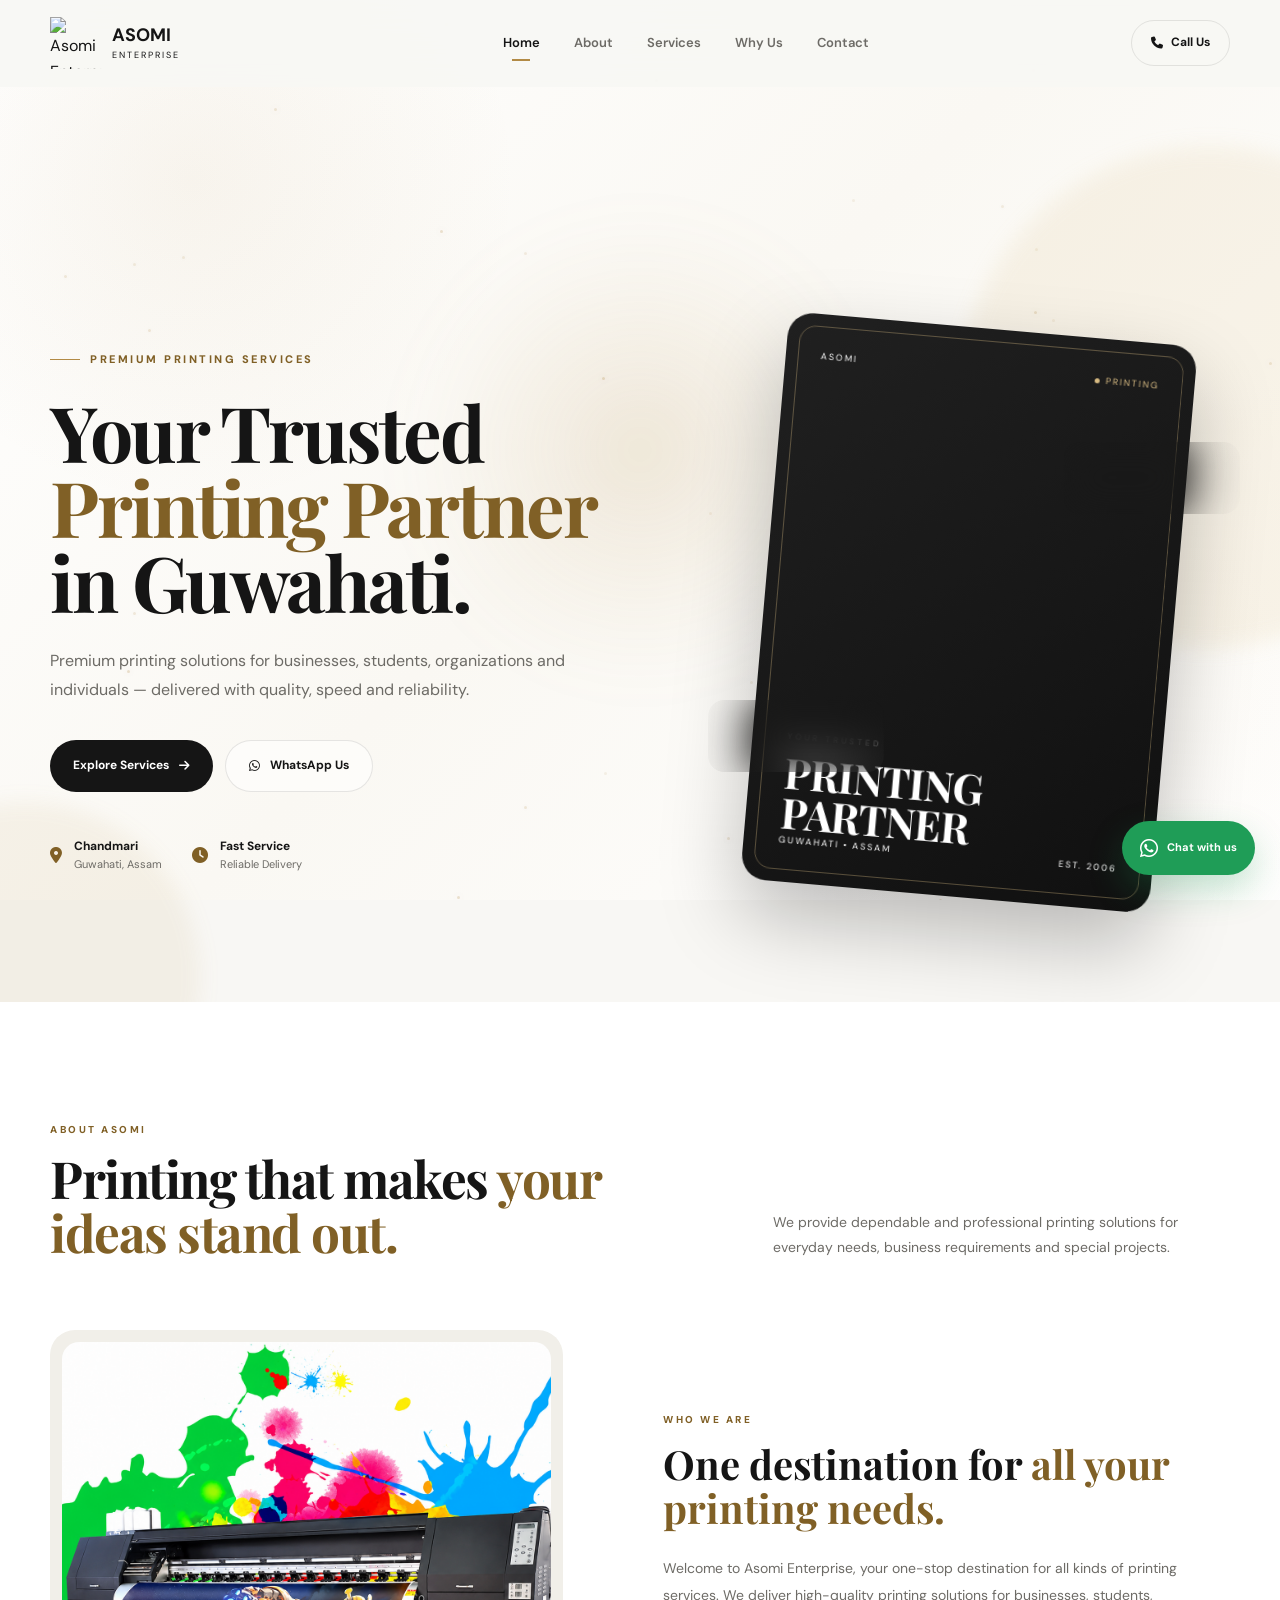
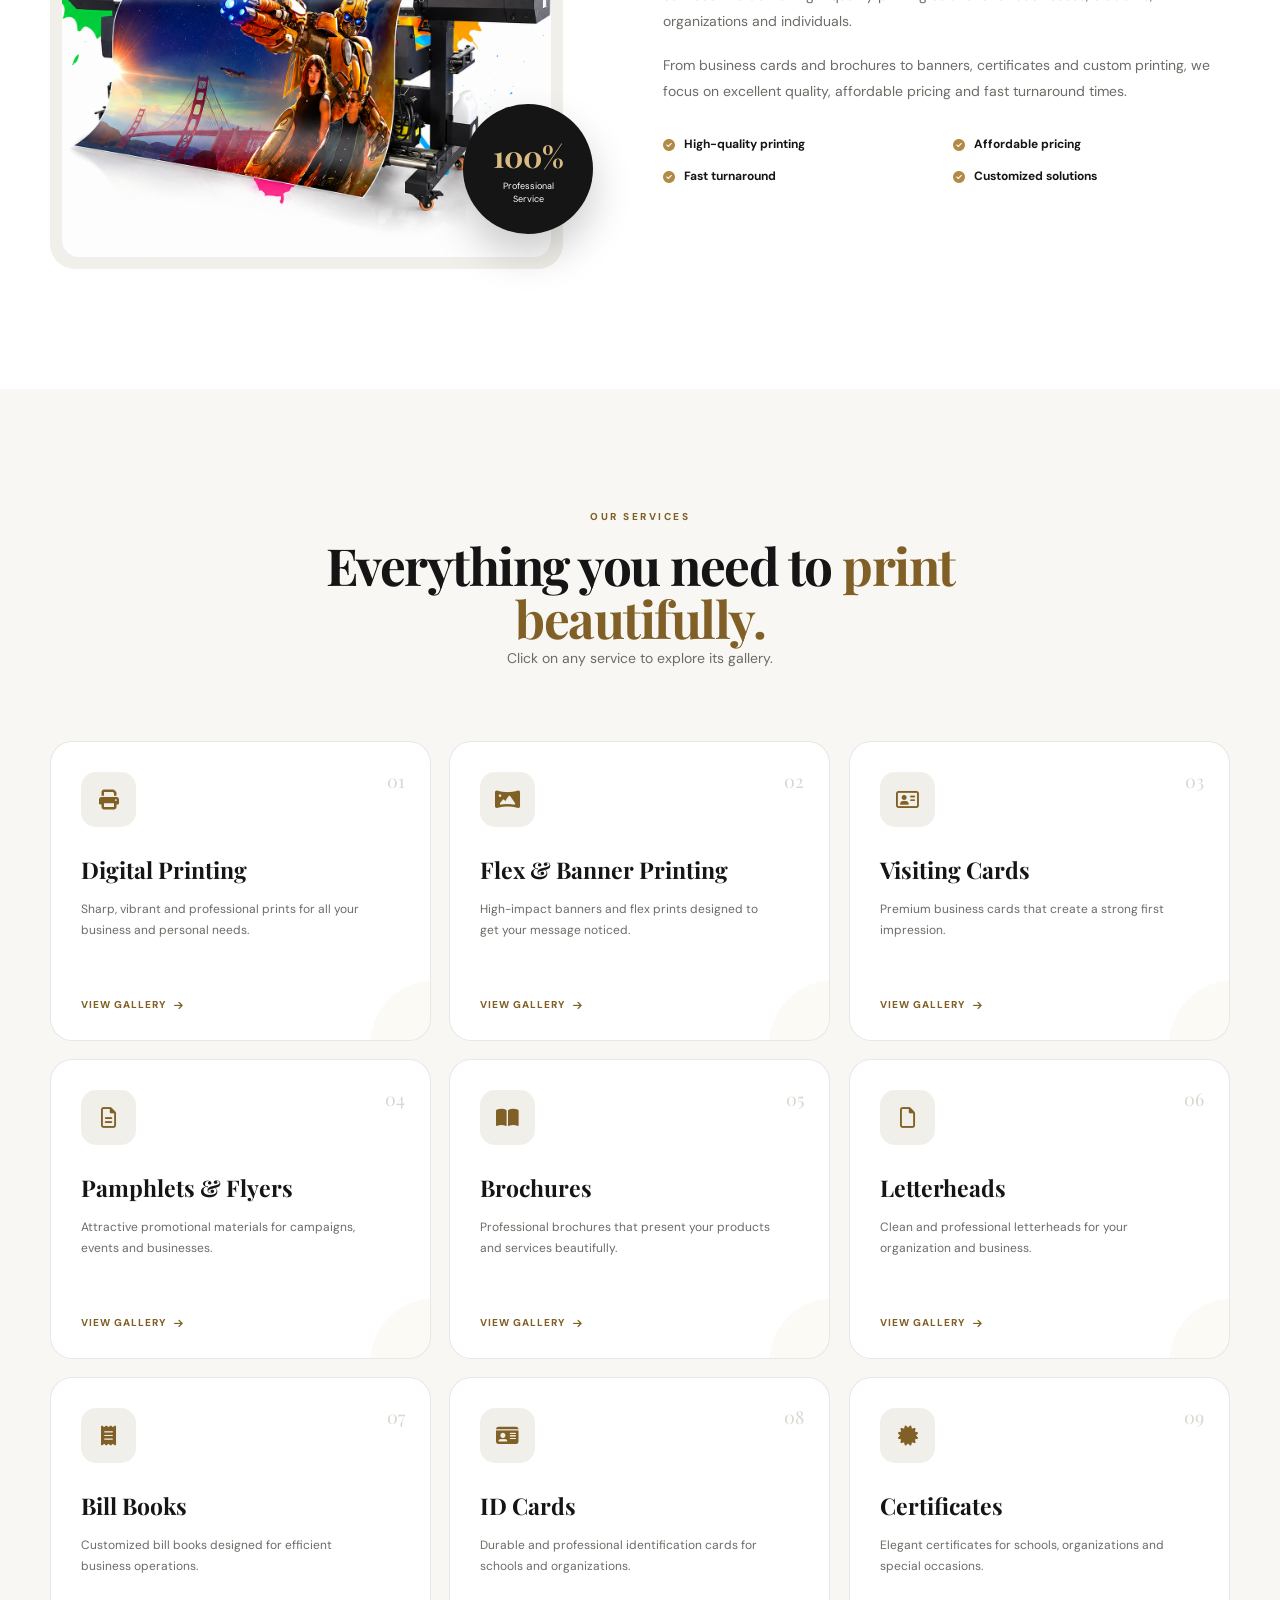
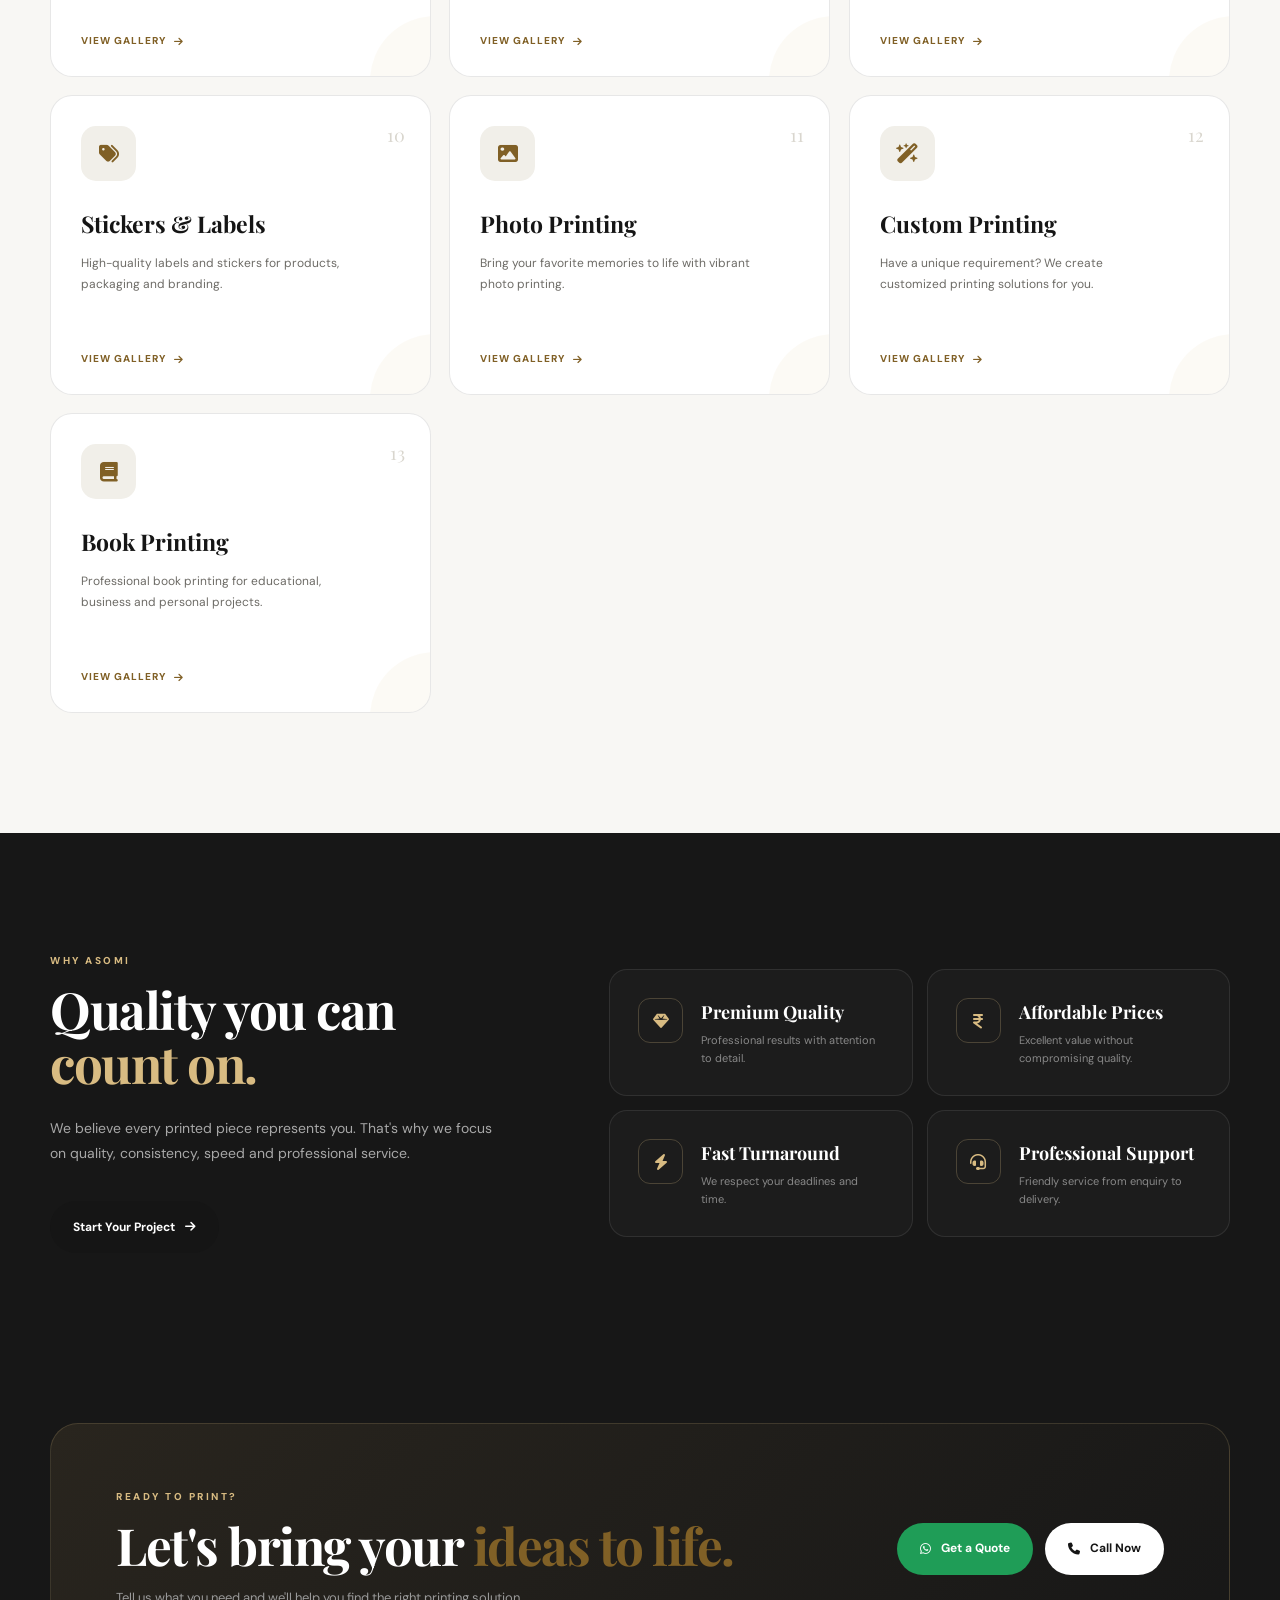
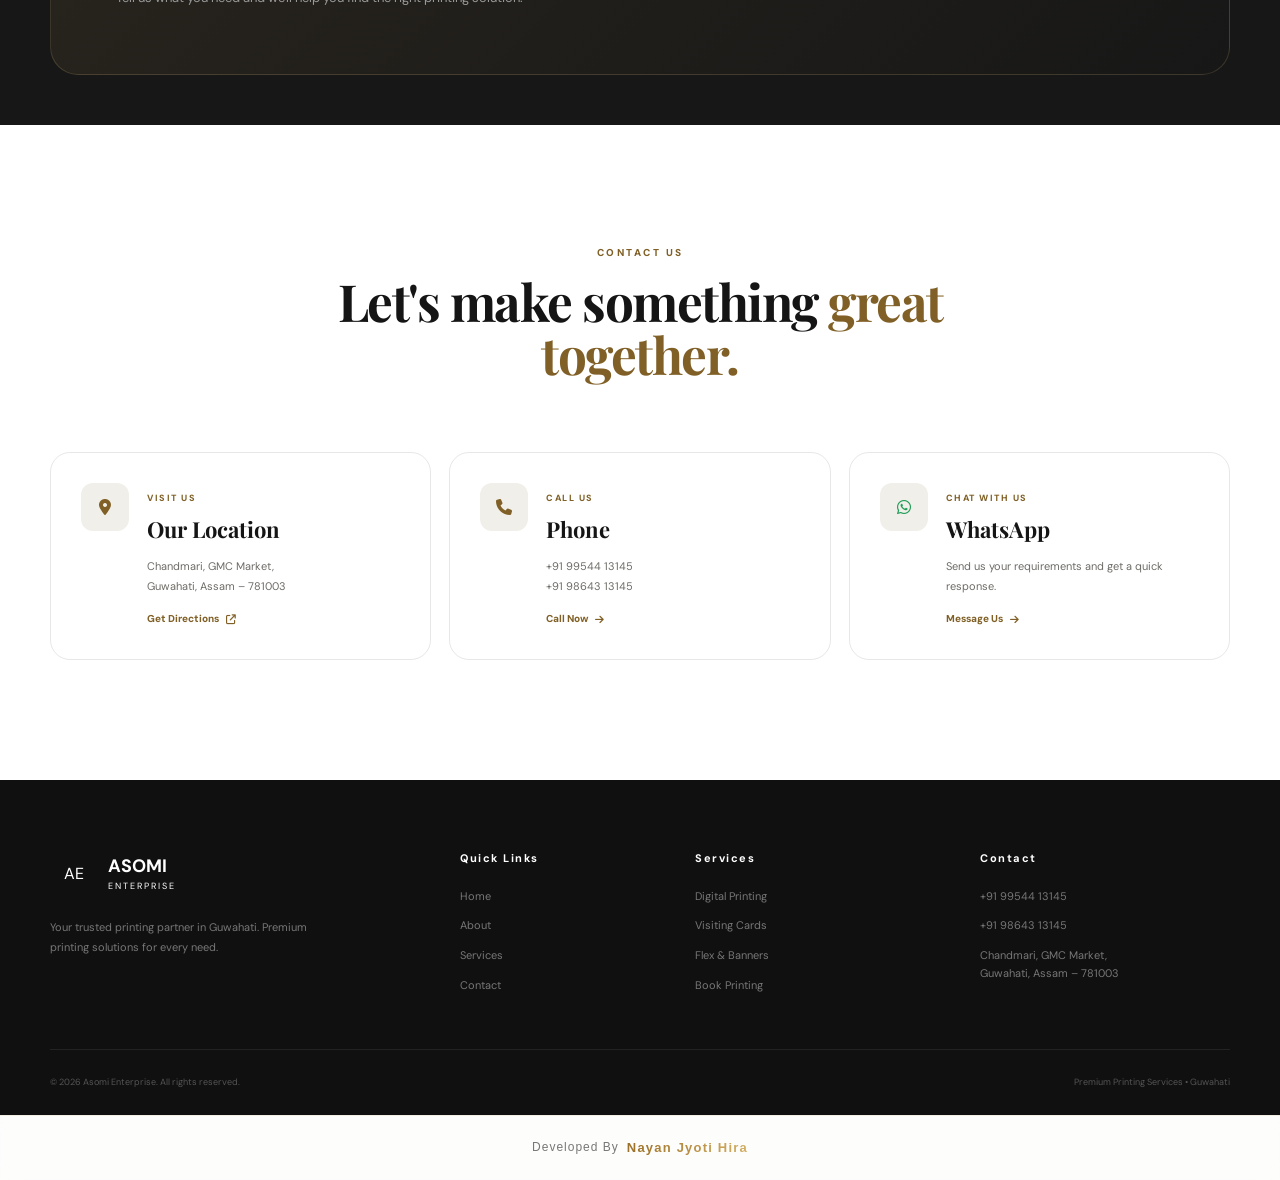
==== index.html @ d7bae032 "Update index.html" ====
<!DOCTYPE html>
<html lang="en">
<head>
    <meta property="og:title"
      content="Asomi Enterprise | Printing Services in Guwahati">

<meta property="og:description"
      content="Your Trusted Printing Partner in Guwahati. Digital printing, flex & banner printing, visiting cards, brochures, flyers and custom printing services.">

<meta property="og:type" content="website">

<meta property="og:url"
      content="https://asomienterprise.github.io/Asomi-Enterprise/">

<meta property="og:image"
      content="https://asomienterprise.github.io/Asomi-Enterprise/images/your-og-image.jpg">
    <meta charset="UTF-8">
    <meta name="viewport" content="width=device-width, initial-scale=1.0">

    <title>Asomi Enterprise | Premium Printing Services in Guwahati</title>

    <meta name="description"
        content="Asomi Enterprise - Your trusted printing partner in Guwahati. Digital printing, flex banners, visiting cards, brochures, bill books, ID cards, stickers, photo printing and more.">

    <link rel="preconnect" href="https://fonts.googleapis.com">
    <link rel="preconnect" href="https://fonts.gstatic.com" crossorigin>

    <link href="https://fonts.googleapis.com/css2?family=DM+Sans:wght@400;500;600;700&family=Playfair+Display:wght@600;700;800&display=swap"
        rel="stylesheet">

    <link rel="stylesheet"
        href="https://cdnjs.cloudflare.com/ajax/libs/font-awesome/6.5.2/css/all.min.css">

    <link rel="stylesheet" href="style.css">
</head>

<body>

<!-- ASOMI ENTERPRISE PREMIUM OPENING -->

<div id="asomi-intro">

    <div class="asomi-intro-bg"></div>

    <div class="asomi-particles" id="asomiParticles"></div>

    <div class="asomi-ring asomi-ring-1"></div>
    <div class="asomi-ring asomi-ring-2"></div>
    <div class="asomi-ring asomi-ring-3"></div>

    <div class="asomi-center-light"></div>

    <div class="asomi-intro-logo">

        <div class="asomi-logo-glow"></div>

        <img
            src="images/ae-logo-transparent.PNG"
            alt="ASOMI ENTERPRISE"
        >

    </div>

    <div class="asomi-intro-brand">

        <h1>ASOMI ENTERPRISE</h1>

        <div class="asomi-divider">
            <span></span>
            <i></i>
            <span></span>
        </div>

        <p>WELCOME</p>

    </div>

    <div class="asomi-loader">
        <span></span>
    </div>

</div>

     <!-- PREMIUM ANIMATED BACKGROUND -->
     <div class="space-background" aria-hidden="true">
            <div class="mouse-glow"></div>
            <div class="space-particles"></div>
        
</div>
     <!-- PREMIUM SPARKLE CURSOR -->
     <div id="cursorSparkleContainer"></div>

         <div id="customCursor">
         <span class="cursor-core"></span>
         <span class="cursor-ring"></span>
</div>

    <!-- ================= HEADER ================= -->

    <header class="header" id="header">

        <div class="container nav-container">

            <a href="#home" class="logo">

    <span class="logo-mark">
        <img src="images/ae-logo-transparent.PNG" alt="Asomi Enterprise Logo">
    </span>

    <span class="logo-text">
        <strong>ASOMI</strong>
        <small>ENTERPRISE</small>
    </span>

</a>

            <nav class="nav" id="nav">

                <a href="#home" class="nav-link active">Home</a>
                <a href="#about" class="nav-link">About</a>
                <a href="#services" class="nav-link">Services</a>
                <a href="#why-us" class="nav-link">Why Us</a>
                <a href="#contact" class="nav-link">Contact</a>

            </nav>

            <a href="tel:+919954413145" class="nav-button">
                <i class="fa-solid fa-phone"></i>
                Call Us
            </a>

            <button class="menu-button" id="menuButton">
                <i class="fa-solid fa-bars"></i>
            </button>

        </div>

    </header>


    <!-- ================= HERO ================= -->

    <main>

        <section class="hero" id="home">

            <div class="hero-glow glow-one"></div>
            <div class="hero-glow glow-two"></div>

            <div class="container hero-container">

                <div class="hero-content">

                    <div class="eyebrow">
                        <span></span>
                        PREMIUM PRINTING SERVICES
                    </div>

                    <h1>
                        Your Trusted
                        <span>Printing Partner</span>
                        in Guwahati.
                    </h1>

                    <p>
                        Premium printing solutions for businesses, students,
                        organizations and individuals — delivered with
                        quality, speed and reliability.
                    </p>

                    <div class="hero-buttons">

                        <a href="#services" class="btn btn-primary">
                            Explore Services
                            <i class="fa-solid fa-arrow-right"></i>
                        </a>

                        <a href="https://wa.me/919954413145?text=Hello%20Asomi%20Enterprise,%20I%20would%20like%20to%20know%20about%20your%20printing%20services."
                           target="_blank"
                           class="btn btn-outline">
                            <i class="fa-brands fa-whatsapp"></i>
                            WhatsApp Us
                        </a>

                    </div>

                    <div class="hero-info">

                        <div class="hero-info-item">
                            <i class="fa-solid fa-location-dot"></i>
                            <div>
                                <strong>Chandmari</strong>
                                <span>Guwahati, Assam</span>
                            </div>
                        </div>

                        <div class="hero-info-item">
                            <i class="fa-solid fa-clock"></i>
                            <div>
                                <strong>Fast Service</strong>
                                <span>Reliable Delivery</span>
                            </div>
                        </div>

                    </div>

                </div>


                <div class="hero-visual">

                    <div class="hero-card">

                        <div class="card-top">
                            <span>ASOMI</span>

                            <span class="card-status">
                                <i></i>
                                PRINTING
                            </span>
                        </div>

                        <div class="hero-card-logo">
                            <span>AE</span>
                        </div>

                        <div class="hero-card-title">
                            <small>YOUR TRUSTED</small>
                            <h2>PRINTING<br>PARTNER</h2>
                        </div>

                        <div class="card-bottom">
                            <span>GUWAHATI • ASSAM</span>
                            <span>EST. 2006</span>
                        </div>

                    </div>

                    <div class="floating-card floating-one">
                        <i class="fa-solid fa-print"></i>
                        <div>
                            <strong>Premium Quality</strong>
                            <span>Professional Printing</span>
                        </div>
                    </div>

                    <div class="floating-card floating-two">
                        <i class="fa-solid fa-bolt"></i>
                        <div>
                            <strong>Fast Turnaround</strong>
                            <span>Reliable Service</span>
                        </div>
                    </div>

                </div>

            </div>

        </section>


        <!-- ================= ABOUT ================= -->

        <section class="about section" id="about">

            <div class="container">

                <div class="section-heading">

                    <div>
                        <span class="section-label">ABOUT ASOMI</span>

                        <h2>
                            Printing that makes
                            <span>your ideas stand out.</span>
                        </h2>
                    </div>

                    <p>
                        We provide dependable and professional printing
                        solutions for everyday needs, business requirements
                        and special projects.
                    </p>

                </div>


                <div class="about-grid">

                    <div class="about-image">

                        <div class="image-frame">

                            <img src="images/digital-printing.png" alt="Digital Printing Service">

                            <div class="image-badge">
                                <strong>100%</strong>
                                <span>Professional<br>Service</span>
                            </div>

                        </div>

                    </div>


                    <div class="about-content">

                        <span class="section-label">WHO WE ARE</span>

                        <h3>
                            One destination for
                            <strong>all your printing needs.</strong>
                        </h3>

                        <p>
                            Welcome to Asomi Enterprise, your one-stop
                            destination for all kinds of printing services.
                            We deliver high-quality printing solutions for
                            businesses, students, organizations and individuals.
                        </p>

                        <p>
                            From business cards and brochures to banners,
                            certificates and custom printing, we focus on
                            excellent quality, affordable pricing and fast
                            turnaround times.
                        </p>

                        <div class="about-points">

                            <div>
                                <i class="fa-solid fa-circle-check"></i>
                                High-quality printing
                            </div>

                            <div>
                                <i class="fa-solid fa-circle-check"></i>
                                Affordable pricing
                            </div>

                            <div>
                                <i class="fa-solid fa-circle-check"></i>
                                Fast turnaround
                            </div>

                            <div>
                                <i class="fa-solid fa-circle-check"></i>
                                Customized solutions
                            </div>

                        </div>

                    </div>

                </div>

            </div>

        </section>


        <!-- ================= SERVICES ================= -->

        <section class="services section" id="services">

            <div class="container">

                <div class="section-heading centered">

                    <span class="section-label">OUR SERVICES</span>

                    <h2>
                        Everything you need to
                        <span>print beautifully.</span>
                    </h2>

                    <p>
                        Click on any service to explore its gallery.
                    </p>

                </div>


                <div class="services-grid" id="servicesGrid">

                    <!-- DIGITAL PRINTING -->

                    <article class="service-card"
                        data-service="Digital Printing">

                        <div class="service-number">01</div>

                        <div class="service-icon">
                            <i class="fa-solid fa-print"></i>
                        </div>

                        <h3>Digital Printing</h3>

                        <p>
                            Sharp, vibrant and professional prints
                            for all your business and personal needs.
                        </p>

                        <span class="view-gallery">
                            View Gallery
                            <i class="fa-solid fa-arrow-right"></i>
                        </span>

                    </article>


                    <!-- FLEX -->

                    <article class="service-card"
                        data-service="Flex & Banner Printing">

                        <div class="service-number">02</div>

                        <div class="service-icon">
                            <i class="fa-solid fa-panorama"></i>
                        </div>

                        <h3>Flex & Banner Printing</h3>

                        <p>
                            High-impact banners and flex prints
                            designed to get your message noticed.
                        </p>

                        <span class="view-gallery">
                            View Gallery
                            <i class="fa-solid fa-arrow-right"></i>
                        </span>

                    </article>


                    <!-- VISITING CARDS -->

                    <article class="service-card"
                        data-service="Visiting Cards">

                        <div class="service-number">03</div>

                        <div class="service-icon">
                            <i class="fa-regular fa-address-card"></i>
                        </div>

                        <h3>Visiting Cards</h3>

                        <p>
                            Premium business cards that create
                            a strong first impression.
                        </p>

                        <span class="view-gallery">
                            View Gallery
                            <i class="fa-solid fa-arrow-right"></i>
                        </span>

                    </article>


                    <!-- PAMPHLETS -->

                    <article class="service-card"
                        data-service="Pamphlets & Flyers">

                        <div class="service-number">04</div>

                        <div class="service-icon">
                            <i class="fa-regular fa-file-lines"></i>
                        </div>

                        <h3>Pamphlets & Flyers</h3>

                        <p>
                            Attractive promotional materials
                            for campaigns, events and businesses.
                        </p>

                        <span class="view-gallery">
                            View Gallery
                            <i class="fa-solid fa-arrow-right"></i>
                        </span>

                    </article>


                    <!-- BROCHURES -->

                    <article class="service-card"
                        data-service="Brochures">

                        <div class="service-number">05</div>

                        <div class="service-icon">
                            <i class="fa-solid fa-book-open"></i>
                        </div>

                        <h3>Brochures</h3>

                        <p>
                            Professional brochures that present
                            your products and services beautifully.
                        </p>

                        <span class="view-gallery">
                            View Gallery
                            <i class="fa-solid fa-arrow-right"></i>
                        </span>

                    </article>


                    <!-- LETTERHEAD -->

                    <article class="service-card"
                        data-service="Letterheads">

                        <div class="service-number">06</div>

                        <div class="service-icon">
                            <i class="fa-regular fa-file"></i>
                        </div>

                        <h3>Letterheads</h3>

                        <p>
                            Clean and professional letterheads
                            for your organization and business.
                        </p>

                        <span class="view-gallery">
                            View Gallery
                            <i class="fa-solid fa-arrow-right"></i>
                        </span>

                    </article>


                    <!-- BILL BOOKS -->

                    <article class="service-card"
                        data-service="Bill Books">

                        <div class="service-number">07</div>

                        <div class="service-icon">
                            <i class="fa-solid fa-receipt"></i>
                        </div>

                        <h3>Bill Books</h3>

                        <p>
                            Customized bill books designed
                            for efficient business operations.
                        </p>

                        <span class="view-gallery">
                            View Gallery
                            <i class="fa-solid fa-arrow-right"></i>
                        </span>

                    </article>


                    <!-- ID CARDS -->

                    <article class="service-card"
                        data-service="ID Cards">

                        <div class="service-number">08</div>

                        <div class="service-icon">
                            <i class="fa-solid fa-id-card"></i>
                        </div>

                        <h3>ID Cards</h3>

                        <p>
                            Durable and professional identification
                            cards for schools and organizations.
                        </p>

                        <span class="view-gallery">
                            View Gallery
                            <i class="fa-solid fa-arrow-right"></i>
                        </span>

                    </article>


                    <!-- CERTIFICATES -->

                    <article class="service-card"
                        data-service="Certificates">

                        <div class="service-number">09</div>

                        <div class="service-icon">
                            <i class="fa-solid fa-certificate"></i>
                        </div>

                        <h3>Certificates</h3>

                        <p>
                            Elegant certificates for schools,
                            organizations and special occasions.
                        </p>

                        <span class="view-gallery">
                            View Gallery
                            <i class="fa-solid fa-arrow-right"></i>
                        </span>

                    </article>


                    <!-- STICKERS -->

                    <article class="service-card"
                        data-service="Stickers & Labels">

                        <div class="service-number">10</div>

                        <div class="service-icon">
                            <i class="fa-solid fa-tags"></i>
                        </div>

                        <h3>Stickers & Labels</h3>

                        <p>
                            High-quality labels and stickers
                            for products, packaging and branding.
                        </p>

                        <span class="view-gallery">
                            View Gallery
                            <i class="fa-solid fa-arrow-right"></i>
                        </span>

                    </article>


                    <!-- PHOTO -->

                    <article class="service-card"
                        data-service="Photo Printing">

                        <div class="service-number">11</div>

                        <div class="service-icon">
                            <i class="fa-solid fa-image"></i>
                        </div>

                        <h3>Photo Printing</h3>

                        <p>
                            Bring your favorite memories to life
                            with vibrant photo printing.
                        </p>

                        <span class="view-gallery">
                            View Gallery
                            <i class="fa-solid fa-arrow-right"></i>
                        </span>

                    </article>


                    <!-- CUSTOM -->

                    <article class="service-card"
                        data-service="Custom Printing Services">

                        <div class="service-number">12</div>

                        <div class="service-icon">
                            <i class="fa-solid fa-wand-magic-sparkles"></i>
                        </div>

                        <h3>Custom Printing</h3>

                        <p>
                            Have a unique requirement? We create
                            customized printing solutions for you.
                        </p>

                        <span class="view-gallery">
                            View Gallery
                            <i class="fa-solid fa-arrow-right"></i>
                        </span>

                    </article>


                    <!-- BOOK -->

                    <article class="service-card"
                        data-service="Book Printing">

                        <div class="service-number">13</div>

                        <div class="service-icon">
                            <i class="fa-solid fa-book"></i>
                        </div>

                        <h3>Book Printing</h3>

                        <p>
                            Professional book printing for educational,
                            business and personal projects.
                        </p>

                        <span class="view-gallery">
                            View Gallery
                            <i class="fa-solid fa-arrow-right"></i>
                        </span>

                    </article>

                </div>

            </div>

        </section>


        <!-- ================= WHY US ================= -->

        <section class="why-us section" id="why-us">

            <div class="container">

                <div class="why-grid">

                    <div class="why-content">

                        <span class="section-label">WHY ASOMI</span>

                        <h2>
                            Quality you can
                            <span>count on.</span>
                        </h2>

                        <p>
                            We believe every printed piece represents you.
                            That's why we focus on quality, consistency,
                            speed and professional service.
                        </p>

                        <a href="#contact" class="btn btn-primary">
                            Start Your Project
                            <i class="fa-solid fa-arrow-right"></i>
                        </a>

                    </div>


                    <div class="why-cards">

                        <div class="why-card">
                            <div class="why-icon">
                                <i class="fa-solid fa-gem"></i>
                            </div>
                            <div>
                                <h3>Premium Quality</h3>
                                <p>Professional results with attention to detail.</p>
                            </div>
                        </div>


                        <div class="why-card">
                            <div class="why-icon">
                                <i class="fa-solid fa-indian-rupee-sign"></i>
                            </div>
                            <div>
                                <h3>Affordable Prices</h3>
                                <p>Excellent value without compromising quality.</p>
                            </div>
                        </div>


                        <div class="why-card">
                            <div class="why-icon">
                                <i class="fa-solid fa-bolt"></i>
                            </div>
                            <div>
                                <h3>Fast Turnaround</h3>
                                <p>We respect your deadlines and time.</p>
                            </div>
                        </div>


                        <div class="why-card">
                            <div class="why-icon">
                                <i class="fa-solid fa-headset"></i>
                            </div>
                            <div>
                                <h3>Professional Support</h3>
                                <p>Friendly service from enquiry to delivery.</p>
                            </div>
                        </div>

                    </div>

                </div>

            </div>

        </section>


        <!-- ================= CTA ================= -->

        <section class="cta">

            <div class="container">

                <div class="cta-box">

                    <div>
                        <span class="section-label">READY TO PRINT?</span>

                        <h2>
                            Let's bring your
                            <span>ideas to life.</span>
                        </h2>

                        <p>
                            Tell us what you need and we'll help you
                            find the right printing solution.
                        </p>
                    </div>

                    <div class="cta-buttons">

                        <a href="https://wa.me/919954413145?text=Hello%20Asomi%20Enterprise,%20I%20need%20a%20printing%20quote."
                           target="_blank"
                           class="btn btn-whatsapp">
                            <i class="fa-brands fa-whatsapp"></i>
                            Get a Quote
                        </a>

                        <a href="tel:+919954413145" class="btn btn-light">
                            <i class="fa-solid fa-phone"></i>
                            Call Now
                        </a>

                    </div>

                </div>

            </div>

        </section>


        <!-- ================= CONTACT ================= -->

        <section class="contact section" id="contact">

            <div class="container">

                <div class="section-heading centered">

                    <span class="section-label">CONTACT US</span>

                    <h2>
                        Let's make something
                        <span>great together.</span>
                    </h2>

                </div>


                <div class="contact-grid">

                    <div class="contact-card">

                        <div class="contact-icon">
                            <i class="fa-solid fa-location-dot"></i>
                        </div>

                        <div>
                            <span>VISIT US</span>
                            <h3>Our Location</h3>

                            <p>
                                Chandmari, GMC Market,<br>
                                Guwahati, Assam – 781003
                            </p>

                            <a href="https://www.google.com/maps/dir/26.1853242,91.7885144/ASOMI,+Room+No.+29,+Maniram+Dewan+Rd,+GMC+Market,+Chandmari,+Guwahati,+Assam+781003/@26.1835501,91.7760364,439m/data=!3m1!1e3!4m9!4m8!1m1!4e1!1m5!1m1!1s0x375a59bd2ad19b43:0xa311fb960000f611!2m2!1d91.7756025!2d26.1839292?entry=ttu&g_ep=EgoyMDI2MDgxNy4wIKXMDSoASAFQAw%3D%3D"
                               target="_blank">
                                Get Directions
                                <i class="fa-solid fa-arrow-up-right-from-square"></i>
                            </a>
                        </div>

                    </div>


                    <div class="contact-card">

                        <div class="contact-icon">
                            <i class="fa-solid fa-phone"></i>
                        </div>

                        <div>
                            <span>CALL US</span>
                            <h3>Phone</h3>

                            <p>
                                +91 99544 13145<br>
                                +91 98643 13145
                            </p>

                            <a href="tel:+919954413145">
                                Call Now
                                <i class="fa-solid fa-arrow-right"></i>
                            </a>
                        </div>

                    </div>


                    <div class="contact-card">

                        <div class="contact-icon whatsapp-icon">
                            <i class="fa-brands fa-whatsapp"></i>
                        </div>

                        <div>
                            <span>CHAT WITH US</span>
                            <h3>WhatsApp</h3>

                            <p>
                                Send us your requirements
                                and get a quick response.
                            </p>

                            <a href="https://wa.me/919954413145"
                               target="_blank">
                                Message Us
                                <i class="fa-solid fa-arrow-right"></i>
                            </a>
                        </div>

                    </div>

                </div>

            </div>

        </section>

    </main>


    <!-- ================= FOOTER ================= -->

    <footer class="footer">

        <div class="container">

            <div class="footer-top">

                <div class="footer-brand">

                    <a href="#home" class="logo">

                        <span class="logo-mark">AE</span>

                        <span class="logo-text">
                            <strong>ASOMI</strong>
                            <small>ENTERPRISE</small>
                        </span>

                    </a>

                    <p>
                        Your trusted printing partner in Guwahati.
                        Premium printing solutions for every need.
                    </p>

                </div>


                <div class="footer-links">

                    <h4>Quick Links</h4>

                    <a href="#home">Home</a>
                    <a href="#about">About</a>
                    <a href="#services">Services</a>
                    <a href="#contact">Contact</a>

                </div>


                <div class="footer-links">

                    <h4>Services</h4>

                    <a href="#services">Digital Printing</a>
                    <a href="#services">Visiting Cards</a>
                    <a href="#services">Flex & Banners</a>
                    <a href="#services">Book Printing</a>

                </div>


                <div class="footer-contact">

                    <h4>Contact</h4>

                    <a href="tel:+919954413145">
                        +91 99544 13145
                    </a>

                    <a href="tel:+919864313145">
                        +91 98643 13145
                    </a>

                    <span>
                        Chandmari, GMC Market,<br>
                        Guwahati, Assam – 781003
                    </span>

                </div>

            </div>


            <div class="footer-bottom">

                <span>
                    © 2026 Asomi Enterprise. All rights reserved.
                </span>

                <span>
                    Premium Printing Services • Guwahati
                </span>

            </div>

        </div>

    </footer>


    <!-- ================= GALLERY MODAL ================= -->

    <div class="gallery-modal" id="galleryModal">

        <div class="gallery-overlay" id="galleryOverlay"></div>

        <div class="gallery-window">

            <button class="gallery-close" id="galleryClose">
                <i class="fa-solid fa-xmark"></i>
            </button>

            <div class="gallery-header">

                <div>
                    <span class="section-label">SERVICE GALLERY</span>

                    <h2 id="galleryTitle">
                        Digital Printing
                    </h2>
                </div>

                <span class="gallery-counter" id="galleryCounter">
                    01 / 04
                </span>

            </div>


            <div class="gallery-main">

                <button class="gallery-arrow gallery-prev"
                    id="galleryPrev">
                    <i class="fa-solid fa-chevron-left"></i>
                </button>

                <div class="gallery-image-wrap">

                    <img id="galleryMainImage"
                         src=""
                         alt="Service gallery">

                    <video id="galleryMainVideo"
                         controls
                         playsinline
                         muted
                         preload="metadata">
                    </video>

                </div>

                <button class="gallery-arrow gallery-next"
                    id="galleryNext">
                    <i class="fa-solid fa-chevron-right"></i>
                </button>

            </div>


            <div class="gallery-thumbnails" id="galleryThumbnails"></div>

        </div>

    </div>


    <!-- ================= FLOATING WHATSAPP ================= -->

    <a href="https://wa.me/919954413145"
       target="_blank"
       class="floating-whatsapp"
       aria-label="WhatsApp Asomi Enterprise">

        <i class="fa-brands fa-whatsapp"></i>

        <span>Chat with us</span>

    </a>


    <script src="script.js"></script>
<footer class="designer-credit">
    <span>Developed By</span>
    <strong>Nayan Jyoti Hira</strong>
</footer>
</body>
</html>
---- style.css ----
/* =========================================================
   ASOMI ENTERPRISE
   PREMIUM PRINTING WEBSITE
========================================================= */

:root {
    --bg: #f8f7f4;
    --bg-white: #ffffff;
    --bg-soft: #f1efe9;

    --text: #151515;
    --text-light: #6d6b66;

    --gold: #b28a45;
    --gold-light: #d8bb82;
    --gold-dark: #806026;

    --border: rgba(20, 20, 20, 0.10);

    --shadow: 0 25px 70px rgba(0, 0, 0, 0.09);

    --radius: 22px;

    --font-main: "DM Sans", sans-serif;
    --font-display: "Playfair Display", serif;
}


/* =========================================================
   RESET
========================================================= */

* {
    margin: 0;
    padding: 0;
    box-sizing: border-box;
}

html {
    scroll-behavior: smooth;
}

body {
    background: var(--bg);
    color: var(--text);
    font-family: var(--font-main);
    line-height: 1.6;
    overflow-x: hidden;
}

body.modal-open {
    overflow: hidden;
}

a {
    color: inherit;
    text-decoration: none;
}

button {
    font-family: inherit;
}

img {
    display: block;
    max-width: 100%;
}


/* =========================================================
   CONTAINER
========================================================= */

.container {
    width: min(1180px, calc(100% - 40px));
    margin: auto;
}


/* =========================================================
   HEADER
========================================================= */

.header {
    position: fixed;
    top: 0;
    left: 0;
    width: 100%;
    z-index: 1000;

    background: rgba(248, 247, 244, 0.88);
    backdrop-filter: blur(20px);

    border-bottom: 1px solid transparent;

    transition: 0.3s ease;
}

.header.scrolled {
    border-bottom-color: var(--border);
    box-shadow: 0 10px 40px rgba(0, 0, 0, 0.05);
}

.nav-container {
    height: 86px;

    display: flex;
    align-items: center;
    justify-content: space-between;
}


/* LOGO */

/* =========================
   HEADER LOGO
========================= */

.logo {
    display: flex;
    align-items: center;
    gap: 10px;
    text-decoration: none;
    flex-shrink: 0;
    min-width: max-content;
}

.logo-mark {
    width: 48px;
    height: 48px;
    flex: 0 0 48px;

    display: flex;
    align-items: center;
    justify-content: center;

    background: transparent;
    border: none;
    border-radius: 0;
    overflow: hidden;
}

.logo-mark img {
    width: 100%;
    height: 100%;
    object-fit: contain;
    display: block;
}

.logo-text {
    display: flex;
    flex-direction: column;
    justify-content: center;
    align-items: flex-start;

    white-space: nowrap;
    line-height: 1;
}

.logo-text strong {
    display: block;
    font-size: 18px;
    line-height: 1.1;
    letter-spacing: 0;
}

.logo-text small {
    display: block;
    margin-top: 5px;
    font-size: 9px;
    letter-spacing: 2px;
    line-height: 1;
}

/* NAV */

.nav {
    display: flex;
    gap: 34px;
    align-items: center;
}

.nav-link {
    position: relative;

    color: var(--text-light);

    font-size: 13px;
    font-weight: 600;

    transition: 0.3s;
}

.nav-link:hover,
.nav-link.active {
    color: var(--text);
}

.nav-link::after {
    content: "";

    position: absolute;

    bottom: -8px;
    left: 50%;

    width: 0;
    height: 2px;

    background: var(--gold);

    transform: translateX(-50%);

    transition: 0.3s;
}

.nav-link:hover::after,
.nav-link.active::after {
    width: 18px;
}


/* NAV BUTTON */

.nav-button {
    padding: 12px 19px;

    display: flex;
    gap: 8px;
    align-items: center;

    border: 1px solid var(--border);
    border-radius: 100px;

    font-size: 12px;
    font-weight: 700;

    transition: 0.3s;
}

.nav-button:hover {
    background: var(--text);
    color: white;
}


/* MENU */

.menu-button {
    display: none;

    width: 44px;
    height: 44px;

    border: 1px solid var(--border);
    border-radius: 12px;

    background: transparent;

    cursor: pointer;
}


/* =========================================================
   HERO
========================================================= */

.hero {
    min-height: 100vh;

    display: flex;
    align-items: center;

    padding-top: 120px;

    position: relative;

    overflow: hidden;
}

.hero-glow {
    position: absolute;

    border-radius: 50%;

    filter: blur(10px);

    pointer-events: none;
}

.glow-one {
    width: 500px;
    height: 500px;

    background: rgba(216, 187, 130, 0.14);

    top: 5%;
    right: -180px;
}

.glow-two {
    width: 350px;
    height: 350px;

    background: rgba(178, 138, 69, 0.08);

    bottom: -150px;
    left: -150px;
}

.hero-container {
    display: grid;

    grid-template-columns: 1.05fr 0.95fr;

    gap: 80px;

    align-items: center;
}


/* EYEBROW */

.eyebrow {
    display: flex;
    align-items: center;
    gap: 10px;

    color: var(--gold-dark);

    font-size: 11px;
    font-weight: 800;

    letter-spacing: 2.5px;

    margin-bottom: 25px;
}

.eyebrow span {
    width: 30px;
    height: 1px;

    background: var(--gold);
}


/* HERO TEXT */

.hero h1 {
    max-width: 720px;

    font-family: var(--font-display);

    font-size: clamp(48px, 6vw, 82px);

    line-height: 0.98;

    letter-spacing: -2.5px;

    margin-bottom: 28px;
}

.hero h1 span,
.section-heading h2 span,
.why-content h2 span,
.cta h2 span {
    color: var(--gold-dark);
}

.hero-content > p {
    max-width: 600px;

    color: var(--text-light);

    font-size: 16px;

    line-height: 1.8;

    margin-bottom: 35px;
}


/* BUTTONS */

.hero-buttons,
.cta-buttons {
    display: flex;
    gap: 12px;
    flex-wrap: wrap;
}

.btn {
    min-height: 52px;

    padding: 0 23px;

    display: inline-flex;
    align-items: center;
    justify-content: center;
    gap: 10px;

    border-radius: 100px;

    font-size: 12px;
    font-weight: 700;

    transition: 0.3s ease;
}

.btn-primary {
    color: white;
    background: var(--text);
}

.btn-primary:hover {
    transform: translateY(-3px);
    box-shadow: 0 15px 30px rgba(0, 0, 0, 0.16);
}

.btn-outline {
    border: 1px solid var(--border);
    background: rgba(255,255,255,0.5);
}

.btn-outline:hover {
    background: white;
    border-color: var(--gold);
}

.btn-whatsapp {
    background: #1f9d57;
    color: white;
}

.btn-light {
    background: white;
    color: var(--text);
}


/* HERO INFO */

.hero-info {
    display: flex;

    gap: 30px;

    margin-top: 45px;
}

.hero-info-item {
    display: flex;
    gap: 12px;
    align-items: center;
}

.hero-info-item > i {
    color: var(--gold-dark);
    font-size: 16px;
}

.hero-info-item div {
    display: flex;
    flex-direction: column;
}

.hero-info-item strong {
    font-size: 12px;
}

.hero-info-item span {
    color: var(--text-light);
    font-size: 11px;
}


/* HERO VISUAL */

.hero-visual {
    position: relative;

    min-height: 580px;

    display: grid;
    place-items: center;
}

.hero-card {
    width: min(410px, 80%);

    aspect-ratio: 0.72;

    padding: 35px;

    position: relative;

    display: flex;
    flex-direction: column;
    justify-content: space-between;

    background:
        linear-gradient(
            145deg,
            #202020,
            #101010
        );

    color: white;

    border-radius: 25px;

    box-shadow:
        0 35px 80px rgba(0,0,0,0.25),
        0 0 0 1px rgba(255,255,255,0.06);

    transform: rotate(5deg);

    transition: 0.5s ease;
}

.hero-card:hover {
    transform: rotate(1deg) translateY(-8px);
}

.hero-card::before {
    content: "";

    position: absolute;

    inset: 12px;

    border: 1px solid rgba(216,187,130,0.35);

    border-radius: 17px;

    pointer-events: none;
}

.card-top,
.card-bottom {
    display: flex;
    justify-content: space-between;

    font-size: 9px;

    letter-spacing: 2px;
}

.card-status {
    color: var(--gold-light);

    display: flex;
    gap: 6px;
    align-items: center;
}

.card-status i {
    width: 5px;
    height: 5px;

    background: var(--gold-light);

    border-radius: 50%;
}

.hero-card-logo {
    width: 110px;
    height: 110px;

    display: grid;
    place-items: center;

    border: 1px solid rgba(216,187,130,0.45);

    border-radius: 50%;

    margin: auto;
}

.hero-card-logo span {
    font-family: var(--font-display);
    font-size: 45px;

    color: var(--gold-light);
}

.hero-card-title small {
    font-size: 8px;
    letter-spacing: 3px;

    color: #aaa;
}

.hero-card-title h2 {
    font-family: var(--font-display);

    font-size: 42px;

    line-height: 0.95;

    letter-spacing: -1px;

    margin-top: 7px;
}


/* FLOATING CARDS */

.floating-card {
    position: absolute;

    padding: 16px;

    display: flex;
    gap: 12px;
    align-items: center;

    background: rgba(255,255,255,0.88);

    backdrop-filter: blur(20px);

    border: 1px solid rgba(255,255,255,0.7);

    border-radius: 16px;

    box-shadow: 0 20px 50px rgba(0,0,0,0.12);
}

.floating-card > i {
    width: 38px;
    height: 38px;

    display: grid;
    place-items: center;

    background: var(--bg-soft);

    color: var(--gold-dark);

    border-radius: 10px;
}

.floating-card div {
    display: flex;
    flex-direction: column;
}

.floating-card strong {
    font-size: 11px;
}

.floating-card span {
    font-size: 9px;
    color: var(--text-light);
}

.floating-one {
    left: 0;
    bottom: 130px;
}

.floating-two {
    right: -10px;
    top: 120px;
}


/* =========================================================
   SECTION
========================================================= */

.section {
    padding: 120px 0;
}

.section-heading {
    display: grid;

    grid-template-columns: 1fr 0.7fr;

    gap: 70px;

    align-items: end;

    margin-bottom: 70px;
}

.section-heading.centered {
    display: block;
    text-align: center;

    max-width: 720px;

    margin-left: auto;
    margin-right: auto;
}

.section-label {
    display: block;

    color: var(--gold-dark);

    font-size: 10px;
    font-weight: 800;

    letter-spacing: 2.5px;

    margin-bottom: 14px;
}

.section-heading h2,
.why-content h2,
.cta h2 {
    font-family: var(--font-display);

    font-size: clamp(38px, 4vw, 58px);

    line-height: 1.05;

    letter-spacing: -1.5px;
}

.section-heading p {
    color: var(--text-light);

    font-size: 14px;

    line-height: 1.8;
}


/* =========================================================
   ABOUT
========================================================= */

.about {
    background: white;
}

.about-grid {
    display: grid;

    grid-template-columns: 0.95fr 1.05fr;

    gap: 100px;

    align-items: center;
}

.image-frame {
    position: relative;

    padding: 12px;

    background: var(--bg-soft);

    border-radius: 25px;
}

.image-frame img {
    width: 100%;

    aspect-ratio: 0.95;

    object-fit: cover;

    border-radius: 17px;
}

.image-badge {
    position: absolute;

    right: -30px;
    bottom: 35px;

    width: 130px;
    height: 130px;

    display: flex;
    flex-direction: column;
    align-items: center;
    justify-content: center;

    background: var(--text);
    color: white;

    border-radius: 50%;

    box-shadow: 0 20px 40px rgba(0,0,0,0.2);
}

.image-badge strong {
    color: var(--gold-light);

    font-family: var(--font-display);

    font-size: 30px;
}

.image-badge span {
    font-size: 9px;

    text-align: center;

    line-height: 1.4;
}

.about-content h3 {
    max-width: 600px;

    font-family: var(--font-display);

    font-size: 40px;

    line-height: 1.1;

    margin-bottom: 25px;
}

.about-content h3 strong {
    color: var(--gold-dark);
}

.about-content p {
    max-width: 620px;

    color: var(--text-light);

    font-size: 14px;

    line-height: 1.9;

    margin-bottom: 17px;
}

.about-points {
    display: grid;

    grid-template-columns: 1fr 1fr;

    gap: 13px;

    margin-top: 30px;
}

.about-points div {
    display: flex;
    gap: 9px;
    align-items: center;

    font-size: 12px;
    font-weight: 700;
}

.about-points i {
    color: var(--gold);
}


/* =========================================================
   SERVICES
========================================================= */

.services {
    background: var(--bg);
}

.services-grid {
    display: grid;

    grid-template-columns: repeat(3, 1fr);

    gap: 18px;
}

.service-card {
    padding: 30px;

    min-height: 300px;

    background: white;

    border: 1px solid var(--border);

    border-radius: var(--radius);

    position: relative;

    cursor: pointer;

    overflow: hidden;

    transition:
        transform 0.35s ease,
        box-shadow 0.35s ease,
        border-color 0.35s ease;
}

.service-card::before {
    content: "";

    position: absolute;

    width: 130px;
    height: 130px;

    right: -70px;
    bottom: -70px;

    background: var(--gold-light);

    opacity: 0.08;

    border-radius: 50%;

    transition: 0.4s;
}

.service-card:hover {
    transform: translateY(-7px);

    border-color: rgba(178,138,69,0.3);

    box-shadow: var(--shadow);
}

.service-card:hover::before {
    transform: scale(2);
}

.service-number {
    position: absolute;

    right: 25px;
    top: 25px;

    font-family: var(--font-display);

    color: #d9d6ce;

    font-size: 18px;
}

.service-icon {
    width: 55px;
    height: 55px;

    display: grid;
    place-items: center;

    background: var(--bg-soft);

    color: var(--gold-dark);

    border-radius: 15px;

    margin-bottom: 25px;

    font-size: 20px;

    transition: 0.3s;
}

.service-card:hover .service-icon {
    background: var(--text);
    color: var(--gold-light);
}

.service-card h3 {
    font-family: var(--font-display);

    font-size: 23px;

    margin-bottom: 10px;
}

.service-card p {
    color: var(--text-light);

    font-size: 12px;

    line-height: 1.8;

    max-width: 290px;
}

.view-gallery {
    position: absolute;

    left: 30px;
    bottom: 27px;

    display: flex;
    gap: 8px;
    align-items: center;

    color: var(--gold-dark);

    font-size: 10px;
    font-weight: 800;

    letter-spacing: 1px;

    text-transform: uppercase;
}

.view-gallery i {
    transition: 0.3s;
}

.service-card:hover .view-gallery i {
    transform: translateX(5px);
}


/* =========================================================
   WHY US
========================================================= */

.why-us {
    background: #171717;
    color: white;
}

.why-grid {
    display: grid;

    grid-template-columns: 0.85fr 1.15fr;

    gap: 100px;

    align-items: center;
}

.why-content p {
    max-width: 500px;

    color: #a8a8a8;

    font-size: 14px;

    line-height: 1.8;

    margin: 25px 0 35px;
}

.why-content .section-label {
    color: var(--gold-light);
}

.why-content h2 span {
    color: var(--gold-light);
}

.why-cards {
    display: grid;

    grid-template-columns: 1fr 1fr;

    gap: 14px;
}

.why-card {
    padding: 28px;

    border: 1px solid rgba(255,255,255,0.09);

    border-radius: 18px;

    background: rgba(255,255,255,0.025);

    display: flex;
    gap: 18px;

    transition: 0.3s;
}

.why-card:hover {
    background: rgba(255,255,255,0.06);

    transform: translateY(-4px);
}

.why-icon {
    min-width: 45px;
    height: 45px;

    display: grid;
    place-items: center;

    color: var(--gold-light);

    border: 1px solid rgba(216,187,130,0.25);

    border-radius: 12px;
}

.why-card h3 {
    font-family: var(--font-display);

    font-size: 18px;

    margin-bottom: 5px;
}

.why-card p {
    color: #888;

    font-size: 11px;

    line-height: 1.6;
}


/* =========================================================
   CTA
========================================================= */

.cta {
    padding: 50px 0;
    background: #171717;
}

.cta-box {
    padding: 65px;

    background:
        linear-gradient(
            135deg,
            #29251e,
            #171717
        );

    border: 1px solid rgba(216,187,130,0.18);

    border-radius: 28px;

    display: flex;

    justify-content: space-between;

    align-items: center;

    gap: 50px;
}

.cta .section-label {
    color: var(--gold-light);
}

.cta h2 {
    color: white;
}

.cta p {
    color: #999;

    margin-top: 15px;

    font-size: 13px;
}


/* =========================================================
   CONTACT
========================================================= */

.contact {
    background: white;
}

.contact-grid {
    display: grid;

    grid-template-columns: repeat(3, 1fr);

    gap: 18px;
}

.contact-card {
    padding: 30px;

    display: flex;
    gap: 18px;

    border: 1px solid var(--border);

    border-radius: 20px;

    transition: 0.3s;
}

.contact-card:hover {
    transform: translateY(-5px);

    box-shadow: var(--shadow);
}

.contact-icon {
    min-width: 48px;
    height: 48px;

    display: grid;
    place-items: center;

    background: var(--bg-soft);

    color: var(--gold-dark);

    border-radius: 12px;
}

.contact-card span {
    font-size: 9px;

    color: var(--gold-dark);

    font-weight: 800;

    letter-spacing: 1.5px;
}

.contact-card h3 {
    font-family: var(--font-display);

    font-size: 22px;

    margin: 3px 0 10px;
}

.contact-card p {
    color: var(--text-light);

    font-size: 11px;

    line-height: 1.8;
}

.contact-card a {
    display: inline-flex;

    gap: 7px;
    align-items: center;

    color: var(--gold-dark);

    font-size: 10px;

    font-weight: 800;

    margin-top: 14px;
}

.whatsapp-icon {
    color: #1f9d57;
}


/* =========================================================
   FOOTER
========================================================= */

.footer {
    background: #101010;

    color: white;

    padding: 70px 0 25px;
}

.footer-top {
    display: grid;

    grid-template-columns: 1.4fr 0.7fr 0.9fr 1fr;

    gap: 60px;

    padding-bottom: 55px;

    border-bottom: 1px solid rgba(255,255,255,0.08);
}

.footer-brand p {
    color: #777;

    max-width: 280px;

    font-size: 11px;

    line-height: 1.8;

    margin-top: 20px;
}

.footer .logo-text strong {
    color: white;
}

.footer-links,
.footer-contact {
    display: flex;
    flex-direction: column;
    gap: 12px;
}

.footer h4 {
    font-size: 11px;

    letter-spacing: 1.5px;

    margin-bottom: 8px;
}

.footer-links a,
.footer-contact a,
.footer-contact span {
    color: #777;

    font-size: 11px;

    transition: 0.3s;
}

.footer-links a:hover,
.footer-contact a:hover {
    color: var(--gold-light);
}

.footer-bottom {
    padding-top: 25px;

    display: flex;

    justify-content: space-between;

    color: #555;

    font-size: 9px;
}


/* =========================================================
   GALLERY MODAL
========================================================= */

.gallery-modal {
    position: fixed;

    inset: 0;

    z-index: 5000;

    display: flex;

    align-items: center;
    justify-content: center;

    padding: 25px;

    visibility: hidden;
    opacity: 0;

    transition: 0.35s ease;
}

.gallery-modal.active {
    visibility: visible;
    opacity: 1;
}

.gallery-overlay {
    position: absolute;

    inset: 0;

    background: rgba(8,8,8,0.78);

    backdrop-filter: blur(15px);
}

.gallery-window {
    width: min(1050px, 100%);

    max-height: 92vh;

    overflow: auto;

    position: relative;

    background: #f8f7f4;

    border-radius: 25px;

    padding: 30px;

    transform: translateY(30px) scale(0.97);

    transition: 0.4s ease;

    box-shadow: 0 40px 100px rgba(0,0,0,0.35);
}

.gallery-modal.active .gallery-window {
    transform: translateY(0) scale(1);
}

.gallery-close {
    position: absolute;

    right: 25px;
    top: 25px;

    width: 42px;
    height: 42px;

    display: grid;
    place-items: center;

    border: 1px solid var(--border);

    border-radius: 50%;

    background: white;

    cursor: pointer;

    z-index: 2;

    transition: 0.3s;
}

.gallery-close:hover {
    background: var(--text);
    color: white;
}

.gallery-header {
    display: flex;

    justify-content: space-between;

    align-items: end;

    padding-right: 60px;

    margin-bottom: 25px;
}

.gallery-header h2 {
    font-family: var(--font-display);

    font-size: 36px;
}

.gallery-counter {
    color: var(--gold-dark);

    font-size: 11px;

    font-weight: 800;

    letter-spacing: 1px;
}

.gallery-main {
    width: 100%;
    height: 400px;
    padding: 12px;
    box-sizing: border-box;

    display: flex;
    align-items: center;
    justify-content: center;

    overflow: hidden;

    background: #f3f3f5;
    border-radius: 18px;
}

.gallery-main img {
    width: 100%;
    height: 100%;

    object-fit: contain !important;
    object-position: center;

    border-radius: 12px;
}

.gallery-image-wrap {
    width: 100%;

    height: min(55vh, 500px);

    background: #ebe9e3;

    border-radius: 17px;

    overflow: hidden;
}

.gallery-image {
    width: 100%;
    height: 400px;
    object-fit: contain !important;
    object-position: center center;
    display: block;
    border-radius: 18px;
}

.gallery-arrow {
    position: absolute;

    z-index: 3;

    width: 45px;
    height: 45px;

    display: grid;
    place-items: center;

    border: none;

    border-radius: 50%;

    background: rgba(255,255,255,0.95);

    cursor: pointer;

    box-shadow: 0 10px 25px rgba(0,0,0,0.15);

    transition: 0.3s;
}

.gallery-arrow:hover {
    background: var(--text);
    color: white;
}

.gallery-prev {
    left: 15px;
}

.gallery-next {
    right: 15px;
}

.gallery-thumbnails {
    display: flex;
    gap: 12px;
    margin-top: 16px;
    overflow-x: auto;
}

.gallery-thumbnails img {
    width: 96px;
    height: 68px;
    object-fit: cover;
    object-position: center;
    border-radius: 10px;
    cursor: pointer;
    flex: 0 0 96px;
}

.gallery-thumb {
    min-width: 90px;
    width: 90px;
    height: 65px;

    border-radius: 9px;

    overflow: hidden;

    border: 2px solid transparent;

    cursor: pointer;

    opacity: 0.55;

    transition: 0.3s;
}

.gallery-thumb.active {
    border-color: var(--gold);
    opacity: 1;
}

.gallery-thumb img {
    width: 100%;
    height: 100%;

    object-fit: cover;
}


/* =========================================================
   FLOATING WHATSAPP
========================================================= */

.floating-whatsapp {
    position: fixed;

    right: 25px;
    bottom: 25px;

    z-index: 800;

    height: 54px;

    padding: 0 18px;

    display: flex;
    align-items: center;
    gap: 9px;

    background: #1f9d57;

    color: white;

    border-radius: 100px;

    box-shadow: 0 15px 35px rgba(31,157,87,0.25);

    font-size: 11px;
    font-weight: 700;

    transition: 0.3s;
}

.floating-whatsapp:hover {
    transform: translateY(-4px);
}

.floating-whatsapp i {
    font-size: 21px;
}


/* =========================================================
   ANIMATIONS
========================================================= */

@keyframes fadeUp {
    from {
        opacity: 0;
        transform: translateY(25px);
    }

    to {
        opacity: 1;
        transform: translateY(0);
    }
}

.hero-content {
    animation: fadeUp 0.8s ease forwards;
}

.hero-visual {
    animation: fadeUp 1s 0.15s ease both;
}


/* =========================================================
   RESPONSIVE
========================================================= */

@media (max-width: 1000px) {

    .nav {
        gap: 18px;
    }

    .hero-container {
        gap: 40px;
    }

    .hero h1 {
        font-size: 58px;
    }

    .services-grid {
        grid-template-columns: repeat(2, 1fr);
    }

    .about-grid,
    .why-grid {
        gap: 50px;
    }

    .footer-top {
        grid-template-columns: 1fr 1fr;
    }

    .contact-grid {
        grid-template-columns: 1fr;
    }

}


@media (max-width: 760px) {

    .container {
        width: min(100% - 30px, 600px);
    }

    .nav-button {
        display: none;
    }

    .menu-button {
        display: grid;
        place-items: center;
    }

    .nav {
        position: absolute;

        left: 15px;
        right: 15px;
        top: 75px;

        padding: 20px;

        flex-direction: column;
        align-items: stretch;

        background: rgba(255,255,255,0.97);

        border: 1px solid var(--border);

        border-radius: 18px;

        box-shadow: var(--shadow);

        opacity: 0;
        visibility: hidden;

        transform: translateY(-10px);

        transition: 0.3s;
    }

    .nav.open {
        opacity: 1;
        visibility: visible;
        transform: translateY(0);
    }

    .nav-link {
        padding: 10px;
    }

    .nav-link::after {
        display: none;
    }

    .hero {
        padding-top: 120px;
    }

    .hero-container {
        grid-template-columns: 1fr;
    }

    .hero h1 {
        font-size: clamp(46px, 13vw, 65px);
    }

    .hero-visual {
        min-height: 500px;
    }

    .hero-card {
        width: 290px;
    }

    .floating-one {
        left: 0;
        bottom: 70px;
    }

    .floating-two {
        right: 0;
        top: 50px;
    }

    .section {
        padding: 80px 0;
    }

    .section-heading {
        display: block;

        margin-bottom: 45px;
    }

    .section-heading p {
        margin-top: 20px;
    }

    .about-grid {
        grid-template-columns: 1fr;
    }

    .about-content h3 {
        font-size: 34px;
    }

    .services-grid {
        grid-template-columns: 1fr;
    }

    .why-grid {
        grid-template-columns: 1fr;
    }

    .why-cards {
        grid-template-columns: 1fr;
    }

    .cta-box {
        padding: 40px 25px;

        flex-direction: column;

        align-items: flex-start;
    }

    .contact-grid {
        grid-template-columns: 1fr;
    }

    .footer-top {
        grid-template-columns: 1fr;
        gap: 35px;
    }

    .footer-bottom {
        flex-direction: column;
        gap: 10px;
    }

    .gallery-window {
        padding: 20px;
    }

    .gallery-header h2 {
        font-size: 28px;
    }

    .gallery-image-wrap {
        height: 50vh;
    }

    .floating-whatsapp span {
        display: none;
    }

    .floating-whatsapp {
        width: 54px;
        padding: 0;
        justify-content: center;
    }

}


@media (max-width: 420px) {

    .hero-info {
        flex-direction: column;
        gap: 15px;
    }

    .hero-buttons {
        flex-direction: column;
        align-items: stretch;
    }

    .btn {
        width: 100%;
    }

    .hero-card {
        width: 260px;
    }

    .floating-card {
        transform: scale(0.85);
    }

    .image-badge {
        right: -10px;
    }

}
/* =========================================
   FINAL FIX — ASOMI HEADER LOGO
========================================= */

header .logo,
.navbar .logo,
nav .logo {
    display: flex !important;
    align-items: center !important;
    justify-content: flex-start !important;
    gap: 10px !important;

    width: auto !important;
    min-width: 190px !important;
    max-width: none !important;

    height: 64px !important;

    margin: 0 !important;
    padding: 0 !important;

    position: static !important;
    transform: none !important;

    overflow: visible !important;
    flex-shrink: 0 !important;

    text-decoration: none !important;
}

/* Logo image container */
header .logo .logo-mark,
.navbar .logo .logo-mark,
nav .logo .logo-mark {
    width: 52px !important;
    height: 52px !important;

    min-width: 52px !important;
    max-width: 52px !important;

    flex: 0 0 52px !important;

    display: flex !important;
    align-items: center !important;
    justify-content: center !important;

    margin: 0 !important;
    padding: 0 !important;

    position: static !important;
    transform: none !important;

    overflow: visible !important;

    background: transparent !important;
    border: none !important;
    box-shadow: none !important;
}

/* Actual logo image */
header .logo .logo-mark img,
.navbar .logo .logo-mark img,
nav .logo .logo-mark img {
    display: block !important;

    width: 52px !important;
    height: 52px !important;

    min-width: 52px !important;
    min-height: 52px !important;

    max-width: none !important;
    max-height: none !important;

    object-fit: contain !important;

    margin: 0 !important;
    padding: 0 !important;

    position: static !important;
    transform: none !important;

    opacity: 1 !important;
    visibility: visible !important;
}

/* ASOMI ENTERPRISE */
header .logo .logo-text,
.navbar .logo .logo-text,
nav .logo .logo-text {
    display: flex !important;
    flex-direction: column !important;

    align-items: flex-start !important;
    justify-content: center !important;

    width: auto !important;
    min-width: 115px !important;

    margin: 0 !important;
    padding: 0 !important;

    position: static !important;
    transform: none !important;

    overflow: visible !important;

    white-space: nowrap !important;
}

header .logo .logo-text strong,
.navbar .logo .logo-text strong,
nav .logo .logo-text strong {
    display: block !important;

    margin: 0 !important;
    padding: 0 !important;

    font-size: 18px !important;
    line-height: 1.1 !important;

    white-space: nowrap !important;
}

header .logo .logo-text small,
.navbar .logo .logo-text small,
nav .logo .logo-text small {
    display: block !important;

    margin: 5px 0 0 0 !important;
    padding: 0 !important;

    font-size: 9px !important;
    line-height: 1 !important;

    letter-spacing: 2px !important;

    white-space: nowrap !important;
}

/* Remove old AE decoration */
header .logo .logo-mark::before,
header .logo .logo-mark::after,
.navbar .logo .logo-mark::before,
.navbar .logo .logo-mark::after,
nav .logo .logo-mark::before,
nav .logo .logo-mark::after {
    content: none !important;
    display: none !important;
}
/* =========================================
   GALLERY PHOTO FRAME - FIXED SIZE
========================================= */

.gallery-main {
    width: 100%;
    height: 400px;
    display: flex;
    align-items: center;
    justify-content: center;
    overflow: hidden;
    border-radius: 18px;
    background: #f1f1f3;
}

.gallery-main img {
    width: 100%;
    height: 100%;
    object-fit: contain !important;
    object-position: center;
    display: block;
    border-radius: 18px;
}
/* =========================================
   PREMIUM 3D MOUSE FLOAT EFFECT
========================================= */

.hero-visual {
    perspective: 1200px;
}

.hero-card {
    transform-style: preserve-3d;
    transition: transform 0.18s ease-out;
    will-change: transform;
}

/* Keep the effect subtle */
.hero-visual:hover .hero-card {
    transition: transform 0.1s ease-out;
}


/* Floating cards stay above the main visual */
.floating-card {
    transform-style: preserve-3d;
    transition: transform 0.25s ease-out;
}


/* Mobile/tablet: disable mouse 3D effect */
@media (max-width: 768px) {
    .hero-card {
        transform: none !important;
    }
}
/* =========================================
   PREMIUM FLOATING SERVICE CARDS
========================================= */

.service-card {
    position: relative;
    transform: translateY(0);
    transition:
        transform 0.35s ease,
        box-shadow 0.35s ease;
    animation: serviceFloat 4.5s ease-in-out infinite;
    will-change: transform;
}

/* Floating animation */
@keyframes serviceFloat {
    0% {
        transform: translateY(0);
    }

    50% {
        transform: translateY(-8px);
    }

    100% {
        transform: translateY(0);
    }
}

/* Different timing = natural movement */
.service-card:nth-child(1) {
    animation-delay: 0s;
}

.service-card:nth-child(2) {
    animation-delay: 0.5s;
}

.service-card:nth-child(3) {
    animation-delay: 1s;
}

.service-card:nth-child(4) {
    animation-delay: 1.5s;
}

.service-card:nth-child(5) {
    animation-delay: 2s;
}

.service-card:nth-child(6) {
    animation-delay: 2.5s;
}

.service-card:nth-child(7) {
    animation-delay: 3s;
}

.service-card:nth-child(8) {
    animation-delay: 3.5s;
}

/* Premium hover effect */
.service-card:hover {
    animation-play-state: paused;

    transform: translateY(-14px) scale(1.025);

    box-shadow:
        0 20px 45px rgba(0, 0, 0, 0.12);

    z-index: 5;
}

/* Keep links/buttons inside cards working normally */
.service-card a,
.service-card button {
    position: relative;
    z-index: 2;
}

/* Mobile */
@media (max-width: 768px) {
    .service-card {
        animation-duration: 5s;
    }

    .service-card:hover {
        transform: translateY(-6px) scale(1.01);
    }
}

/* Accessibility */
@media (prefers-reduced-motion: reduce) {
    .service-card {
        animation: none !important;
        transition: none !important;
    }
}
/* =========================================================
   ASOMI ENTERPRISE
   PREMIUM SPACE + MOUSE FOLLOW BACKGROUND
========================================================= */

.space-background {
    position: fixed;
    inset: 0;
    z-index: 0;

    pointer-events: none;
    overflow: hidden;

    background:
        radial-gradient(
            circle at 15% 20%,
            rgba(178, 138, 69, 0.08),
            transparent 25%
        ),
        radial-gradient(
            circle at 85% 75%,
            rgba(216, 187, 130, 0.07),
            transparent 28%
        ),
        linear-gradient(
            135deg,
            #ffffff 0%,
            #faf8f3 50%,
            #ffffff 100%
        );

    animation: premiumBackgroundScale 20s ease-in-out infinite alternate;
}


/* =========================================================
   SLOW BACKGROUND SCALE
========================================================= */

@keyframes premiumBackgroundScale {

    0% {
        transform: scale(1);
    }

    50% {
        transform: scale(1.025);
    }

    100% {
        transform: scale(1.055);
    }
}


/* =========================================================
   MOUSE FOLLOW GOLDEN LIGHT
========================================================= */

.mouse-glow {
    position: absolute;

    width: 480px;
    height: 480px;

    left: 0;
    top: 0;

    border-radius: 50%;

    background:
        radial-gradient(
            circle,
            rgba(178, 138, 69, 0.16) 0%,
            rgba(178, 138, 69, 0.08) 30%,
            rgba(178, 138, 69, 0.03) 52%,
            transparent 72%
        );

    filter: blur(25px);

    transform:
        translate(
            calc(var(--mouse-x, 50vw) - 240px),
            calc(var(--mouse-y, 50vh) - 240px)
        );

    transition:
        transform 0.45s cubic-bezier(.2,.8,.2,1);

    will-change: transform;
}


/* =========================================================
   SPACE PARTICLES
========================================================= */

.space-particles {
    position: absolute;
    inset: 0;
}

.space-particle {
    position: absolute;

    width: 3px;
    height: 3px;

    border-radius: 50%;

    background: rgba(178, 138, 69, 0.35);

    box-shadow:
        0 0 8px rgba(178, 138, 69, 0.25);

    animation:
        particleFloat var(--particle-duration)
        ease-in-out infinite alternate;

    opacity: var(--particle-opacity);
}


@keyframes particleFloat {

    0% {
        transform:
            translate3d(0, 0, 0)
            scale(0.7);

        opacity: 0.15;
    }

    50% {
        opacity: var(--particle-opacity);
    }

    100% {
        transform:
            translate3d(
                var(--particle-x),
                var(--particle-y),
                0
            )
            scale(1.3);

        opacity: 0.05;
    }
}


/* =========================================================
   KEEP WEBSITE CONTENT ABOVE BACKGROUND
========================================================= */

header,
main,
footer {
    position: relative;
    z-index: 1;
}


/* =========================================================
   GALLERY IMAGE ANIMATION
========================================================= */

.gallery-image-wrap {
    overflow: hidden;
}

#galleryMainImage {
    opacity: 1;

    transform:
        scale(1)
        translateX(0);

    transition:
        opacity 0.35s ease,
        transform 0.55s cubic-bezier(.2,.8,.2,1);

    will-change: transform, opacity;
}


/* Image enters gallery */
#galleryMainImage.gallery-enter {
    animation: galleryImageEnter 0.6s cubic-bezier(.2,.8,.2,1);
}


@keyframes galleryImageEnter {

    0% {
        opacity: 0;
        transform:
            scale(1.08)
            translateX(25px);
    }

    100% {
        opacity: 1;
        transform:
            scale(1)
            translateX(0);
    }
}


/* =========================================================
   GALLERY THUMBNAIL ANIMATION
========================================================= */

.gallery-thumb {
    transition:
        transform 0.3s ease,
        opacity 0.3s ease,
        border-color 0.3s ease,
        box-shadow 0.3s ease;
}

.gallery-thumb:hover {
    transform: translateY(-5px) scale(1.04);
}

.gallery-thumb.active {
    transform: translateY(-4px) scale(1.03);
    box-shadow:
        0 10px 25px rgba(0, 0, 0, 0.12);
}


/* =========================================================
   GALLERY WINDOW OPEN ANIMATION
========================================================= */

.gallery-modal.active .gallery-window {
    animation: galleryWindowOpen 0.5s cubic-bezier(.2,.8,.2,1);
}


@keyframes galleryWindowOpen {

    0% {
        opacity: 0;
        transform:
            translateY(30px)
            scale(0.94);
    }

    100% {
        opacity: 1;
        transform:
            translateY(0)
            scale(1);
    }
}


/* =========================================================
   SERVICE CARD PREMIUM FLOAT
========================================================= */

.service-card {
    animation:
        serviceCardFloat
        5s
        ease-in-out
        infinite;
}

@keyframes serviceCardFloat {

    0% {
        transform: translateY(0);
    }

    50% {
        transform: translateY(-6px);
    }

    100% {
        transform: translateY(0);
    }
}

.service-card:hover {
    animation-play-state: paused;

    transform:
        translateY(-12px)
        scale(1.02);
}


/* =========================================================
   DIFFERENT SERVICE CARD TIMING
========================================================= */

.service-card:nth-child(1) {
    animation-delay: 0s;
}

.service-card:nth-child(2) {
    animation-delay: 0.35s;
}

.service-card:nth-child(3) {
    animation-delay: 0.7s;
}

.service-card:nth-child(4) {
    animation-delay: 1.05s;
}

.service-card:nth-child(5) {
    animation-delay: 1.4s;
}

.service-card:nth-child(6) {
    animation-delay: 1.75s;
}

.service-card:nth-child(7) {
    animation-delay: 2.1s;
}

.service-card:nth-child(8) {
    animation-delay: 2.45s;
}

.service-card:nth-child(9) {
    animation-delay: 2.8s;
}

.service-card:nth-child(10) {
    animation-delay: 3.15s;
}

.service-card:nth-child(11) {
    animation-delay: 3.5s;
}

.service-card:nth-child(12) {
    animation-delay: 3.85s;
}

.service-card:nth-child(13) {
    animation-delay: 4.2s;
}


/* =========================================================
   MOBILE
========================================================= */

@media (max-width: 768px) {

    .mouse-glow {
        display: none;
    }

    .space-background {
        animation-duration: 28s;
    }

    .space-particle {
        opacity: 0.5;
    }

    .service-card {
        animation-duration: 6s;
    }
}


/* =========================================================
   REDUCED MOTION
========================================================= */

@media (prefers-reduced-motion: reduce) {

    .space-background,
    .space-particle,
    .service-card,
    #galleryMainImage,
    .gallery-window {
        animation: none !important;
        transition: none !important;
    }

    .mouse-glow {
        display: none;
    }
}
/* =========================================
   DESIGNER CREDIT
========================================= */

.designer-credit {
    position: relative;
    z-index: 5;

    display: flex;
    align-items: center;
    justify-content: center;
    gap: 8px;

    padding: 22px 15px;

    font-family: "Poppins", sans-serif;
    text-align: center;

    background: rgba(255, 255, 255, 0.7);
    backdrop-filter: blur(10px);

    border-top: 1px solid rgba(178, 138, 69, 0.12);

    color: #777;

    font-size: 12px;
    letter-spacing: 1px;
}

.designer-credit strong {
    font-family: "Poppins", sans-serif;

    font-size: 13px;
    font-weight: 600;
    letter-spacing: 1.2px;

    background: linear-gradient(
        90deg,
        #9b7028,
        #d4af62,
        #9b7028
    );

    -webkit-background-clip: text;
    background-clip: text;
    color: transparent;

    background-size: 200% auto;

    animation: designerShine 4s linear infinite;
}

@keyframes designerShine {

    0% {
        background-position: 0% center;
    }

    100% {
        background-position: 200% center;
    }
}

@media (max-width: 600px) {

    .designer-credit {
        flex-direction: column;
        gap: 4px;

        padding: 18px 10px;
    }

    .designer-credit strong {
        font-size: 12px;
    }
}
/* =========================================================
   GALLERY VIDEO
========================================================= */

#galleryMainVideo {

    display: none;

    width: 100%;
    height: 100%;

    max-height: 65vh;

    object-fit: contain;

    background: #000;

    border-radius: 18px;

    opacity: 0;

    transition:
        opacity 0.4s ease,
        transform 0.4s ease;
}


/* VIDEO ANIMATION */

#galleryMainVideo.gallery-enter {

    opacity: 1;

    animation: galleryVideoEnter 0.55s ease both;

}


@keyframes galleryVideoEnter {

    from {

        opacity: 0;

        transform: scale(0.96);

    }

    to {

        opacity: 1;

        transform: scale(1);

    }

}


/* =========================================
   VIDEO THUMBNAIL
========================================= */

.video-thumbnail {

    width: 100%;
    height: 100%;

    min-height: 70px;

    display: flex;

    flex-direction: column;

    align-items: center;

    justify-content: center;

    gap: 6px;

    border-radius: 10px;

    background:
        linear-gradient(
            135deg,
            #111,
            #292929
        );

    color: white;

}


/* PLAY ICON */

.video-thumbnail i {

    width: 32px;
    height: 32px;

    display: grid;

    place-items: center;

    border-radius: 50%;

    background: var(--gold-light);

    color: #111;

    font-size: 11px;

}


/* VIDEO TEXT */

.video-thumbnail span {

    font-size: 8px;

    font-weight: 700;

    letter-spacing: 1.5px;

}


/* ACTIVE VIDEO */

.gallery-thumb.active .video-thumbnail {

    box-shadow:
        0 0 0 2px var(--gold-light),
        0 8px 25px rgba(0,0,0,0.2);

}
/* =========================================================
   ASOMI ENTERPRISE
   PREMIUM SPARKLE / PARTICLE MOUSE CURSOR
========================================================= */

/* Hide normal cursor on desktop */
/* =========================================================
   KEEP ORIGINAL MOUSE POINTER
========================================================= */

@media (min-width: 769px) {

    html,
    body,
    a,
    button,
    .service-card {
        cursor: auto !important;
    }

}


/* Hide our fake cursor - keep original pointer */

#customCursor {
    display: none !important;
}

/* =========================================================
   MAIN CUSTOM CURSOR
========================================================= */

#customCursor {

    position: fixed;

    left: 0;
    top: 0;

    width: 34px;
    height: 34px;

    pointer-events: none;

    z-index: 999999;

    transform:
        translate3d(
            -50%,
            -50%,
            0
        );

    will-change: transform;

}


/* CENTER DOT */

.cursor-core {

    position: absolute;

    left: 50%;
    top: 50%;

    width: 7px;
    height: 7px;

    transform:
        translate(-50%, -50%);

    border-radius: 50%;

    background: #d8bb82;

    box-shadow:
        0 0 8px rgba(216,187,130,0.9),
        0 0 18px rgba(216,187,130,0.55);

}


/* OUTER RING */

.cursor-ring {

    position: absolute;

    inset: 3px;

    border: 1px solid rgba(178,138,69,0.65);

    border-radius: 50%;

    box-shadow:
        0 0 12px rgba(178,138,69,0.25);

    animation:
        cursorRingPulse
        2.2s
        ease-in-out
        infinite;

}


@keyframes cursorRingPulse {

    0%,
    100% {

        transform: scale(0.85);

        opacity: 0.55;

    }

    50% {

        transform: scale(1.08);

        opacity: 1;

    }

}


/* =========================================================
   SPARKLE PARTICLES
========================================================= */

.cursor-spark {

    position: fixed;

    left: 0;
    top: 0;

    width: var(--spark-size);
    height: var(--spark-size);

    pointer-events: none;

    z-index: 999998;

    transform:
        translate3d(
            var(--spark-x),
            var(--spark-y),
            0
        )
        rotate(45deg);

    background: #d8bb82;

    box-shadow:
        0 0 5px rgba(216,187,130,0.9),
        0 0 14px rgba(216,187,130,0.55);

    animation:
        sparkleFade
        var(--spark-life)
        ease-out
        forwards;

}


@keyframes sparkleFade {

    0% {

        opacity: 0;

        transform:
            translate3d(
                var(--spark-x),
                var(--spark-y),
                0
            )
            rotate(45deg)
            scale(0.2);

    }

    15% {

        opacity: 1;

        transform:
            translate3d(
                var(--spark-x),
                var(--spark-y),
                0
            )
            rotate(45deg)
            scale(1);

    }

    100% {

        opacity: 0;

        transform:
            translate3d(
                calc(var(--spark-x) + var(--spark-dx)),
                calc(var(--spark-y) + var(--spark-dy)),
                0
            )
            rotate(135deg)
            scale(0);

    }

}


/* =========================================================
   CLICK SPARKLE BURST
========================================================= */

.cursor-burst {

    position: fixed;

    left: 0;
    top: 0;

    width: 5px;
    height: 5px;

    pointer-events: none;

    z-index: 999999;

    border-radius: 50%;

    background: #d8bb82;

    box-shadow:
        0 0 8px rgba(216,187,130,0.9),
        0 0 20px rgba(216,187,130,0.5);

    animation:
        cursorBurst
        0.65s
        ease-out
        forwards;

}


@keyframes cursorBurst {

    0% {

        opacity: 1;

        transform:
            translate(-50%, -50%)
            scale(1);

    }

    100% {

        opacity: 0;

        transform:
            translate(
                calc(-50% + var(--burst-x)),
                calc(-50% + var(--burst-y))
            )
            scale(0);

    }

}


/* =========================================================
   HOVER EFFECT
========================================================= */

#customCursor.cursor-hover {

    width: 48px;
    height: 48px;

}


#customCursor.cursor-hover .cursor-ring {

    border-color:
        rgba(178,138,69,0.95);

    box-shadow:
        0 0 18px rgba(178,138,69,0.45);

}


/* =========================================================
   MOBILE
========================================================= */

@media (max-width: 768px) {

    #customCursor,
    #cursorSparkleContainer {

        display: none !important;

    }

}


/* =========================================================
   REDUCED MOTION
========================================================= */

@media (prefers-reduced-motion: reduce) {

    #customCursor,
    #cursorSparkleContainer {

        display: none !important;

    }

}
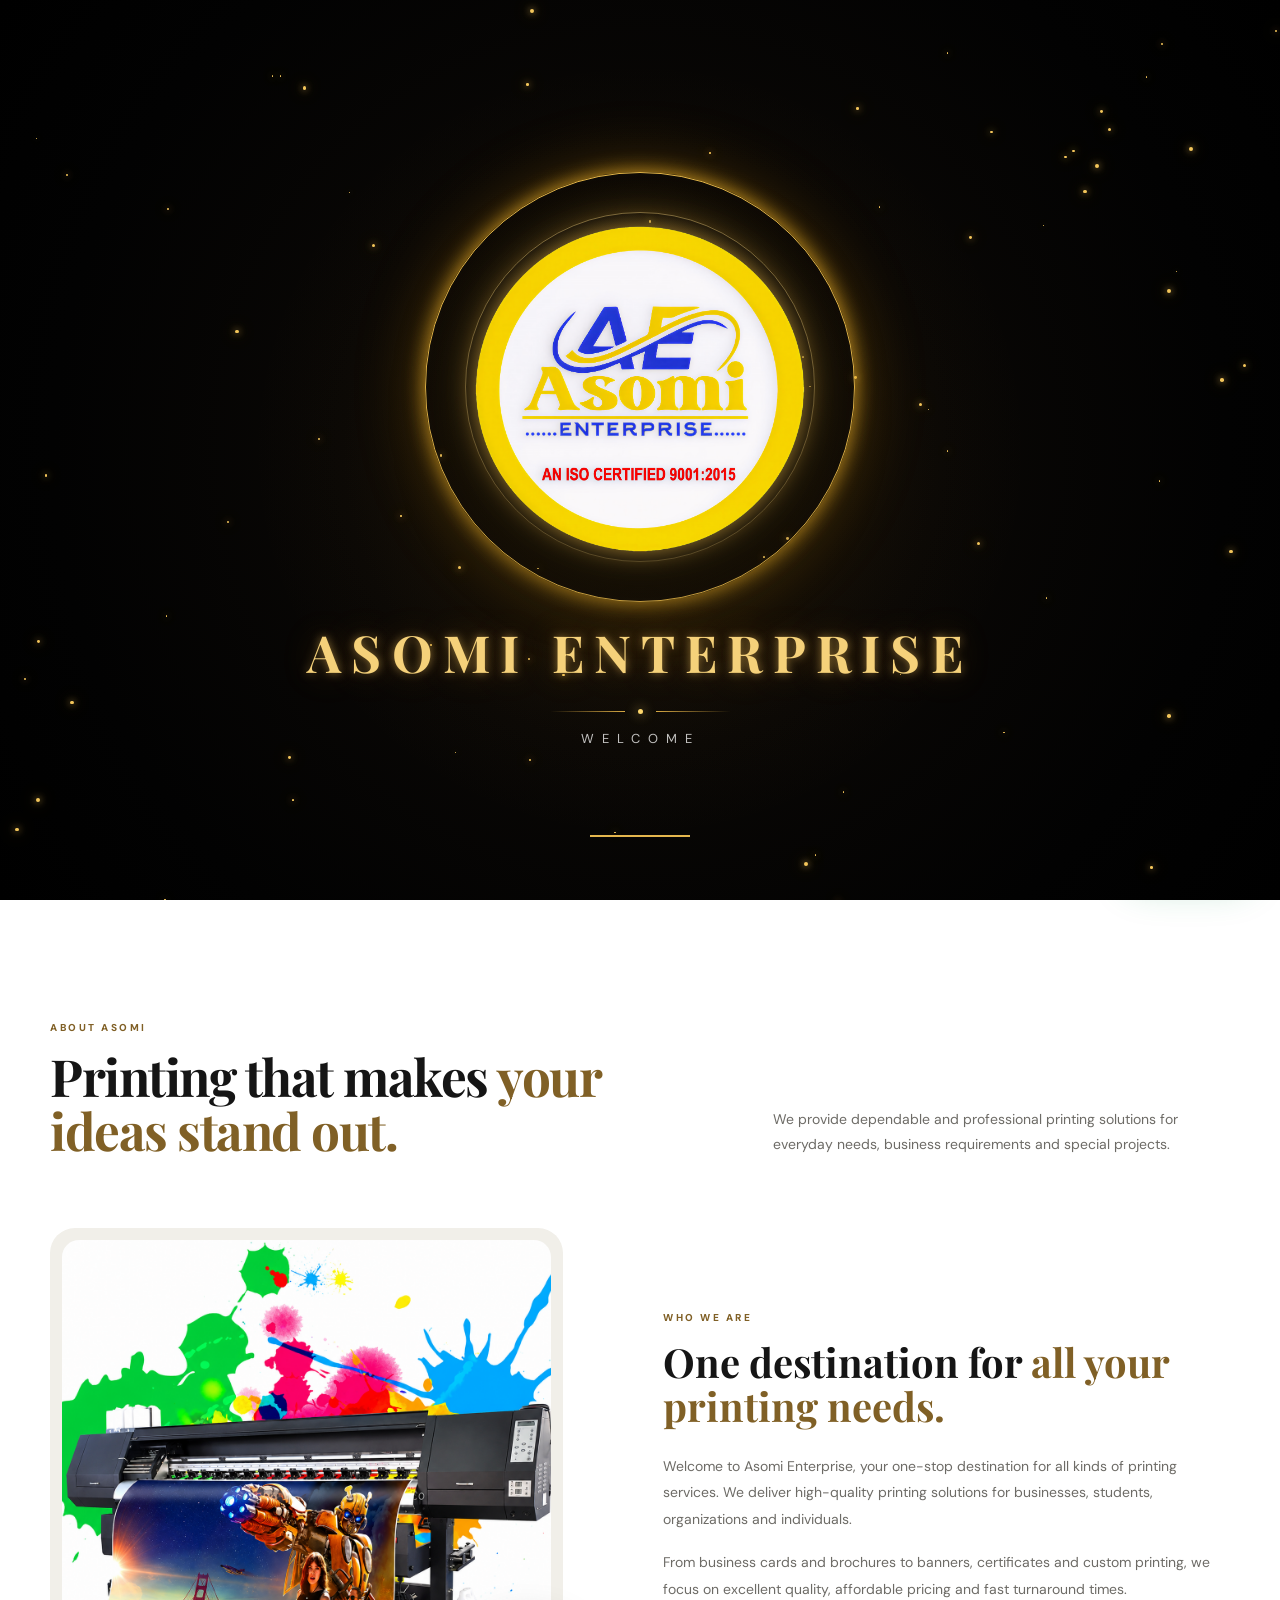
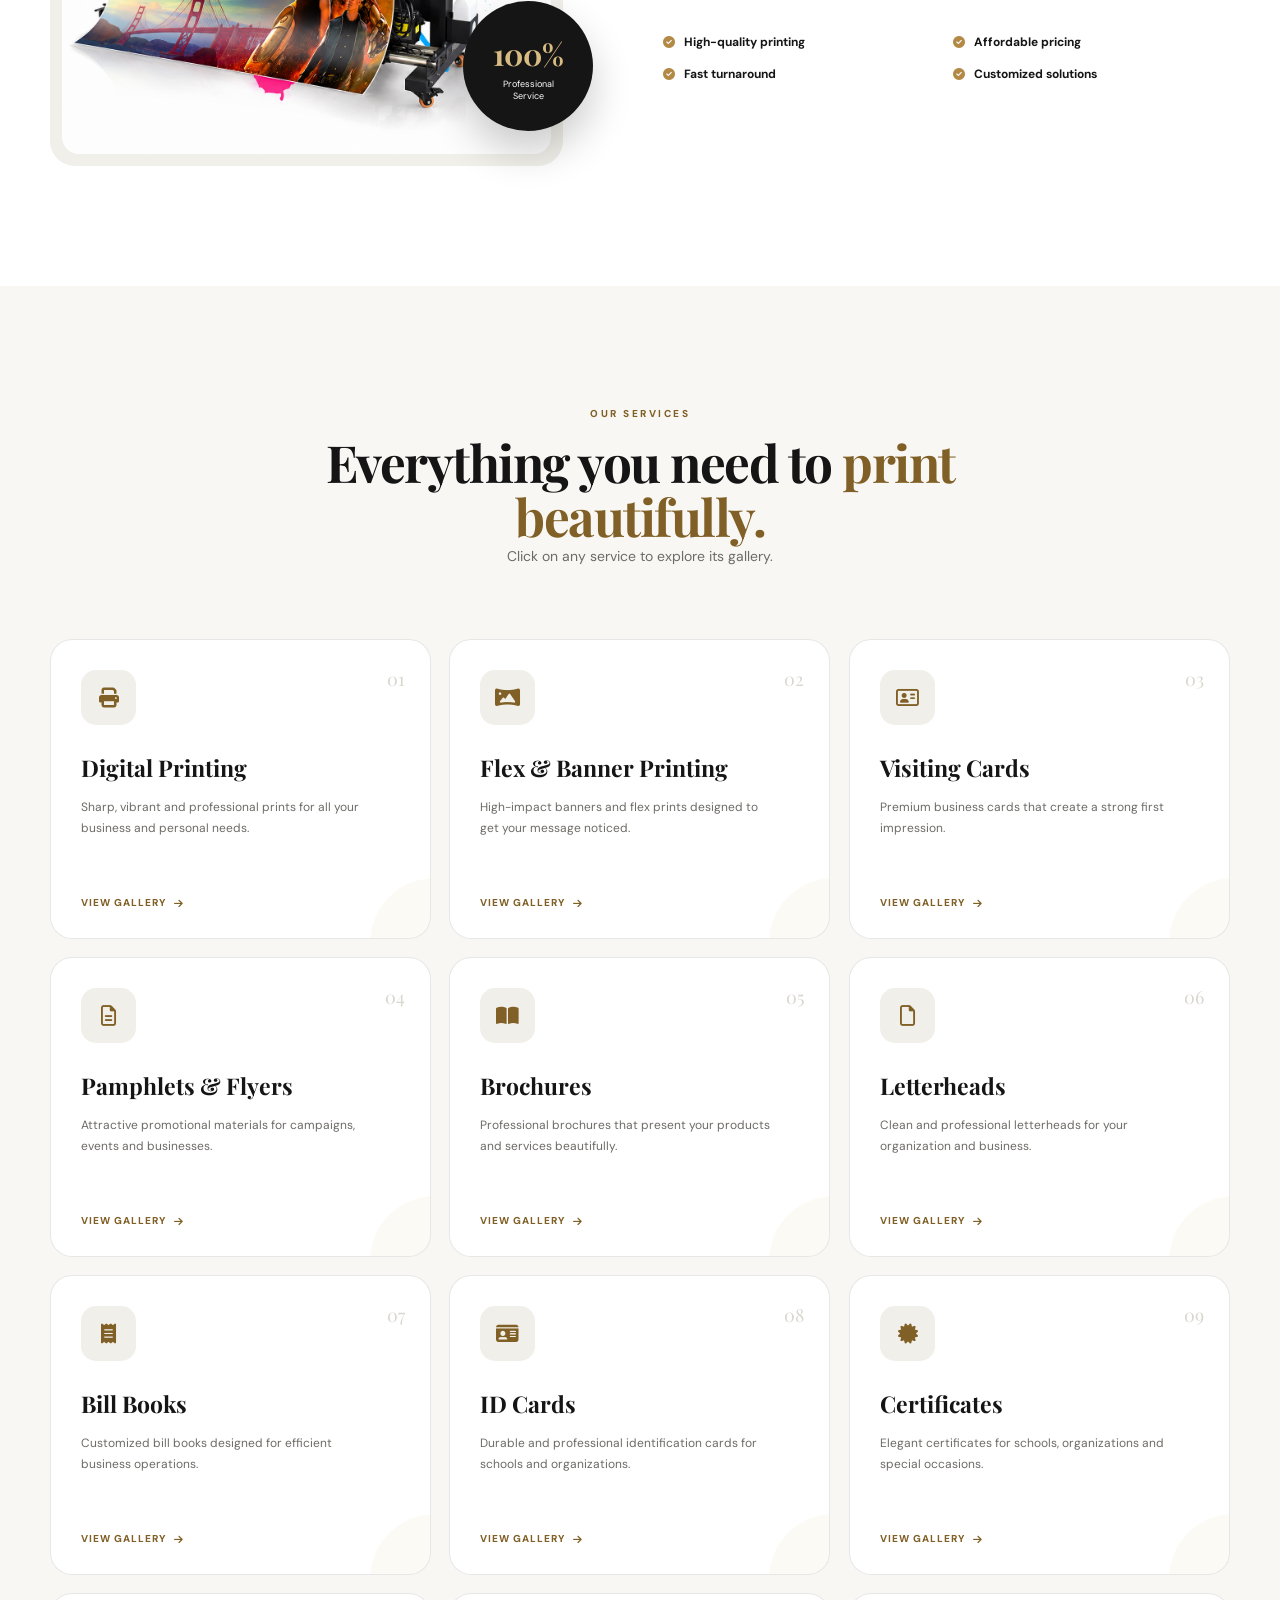
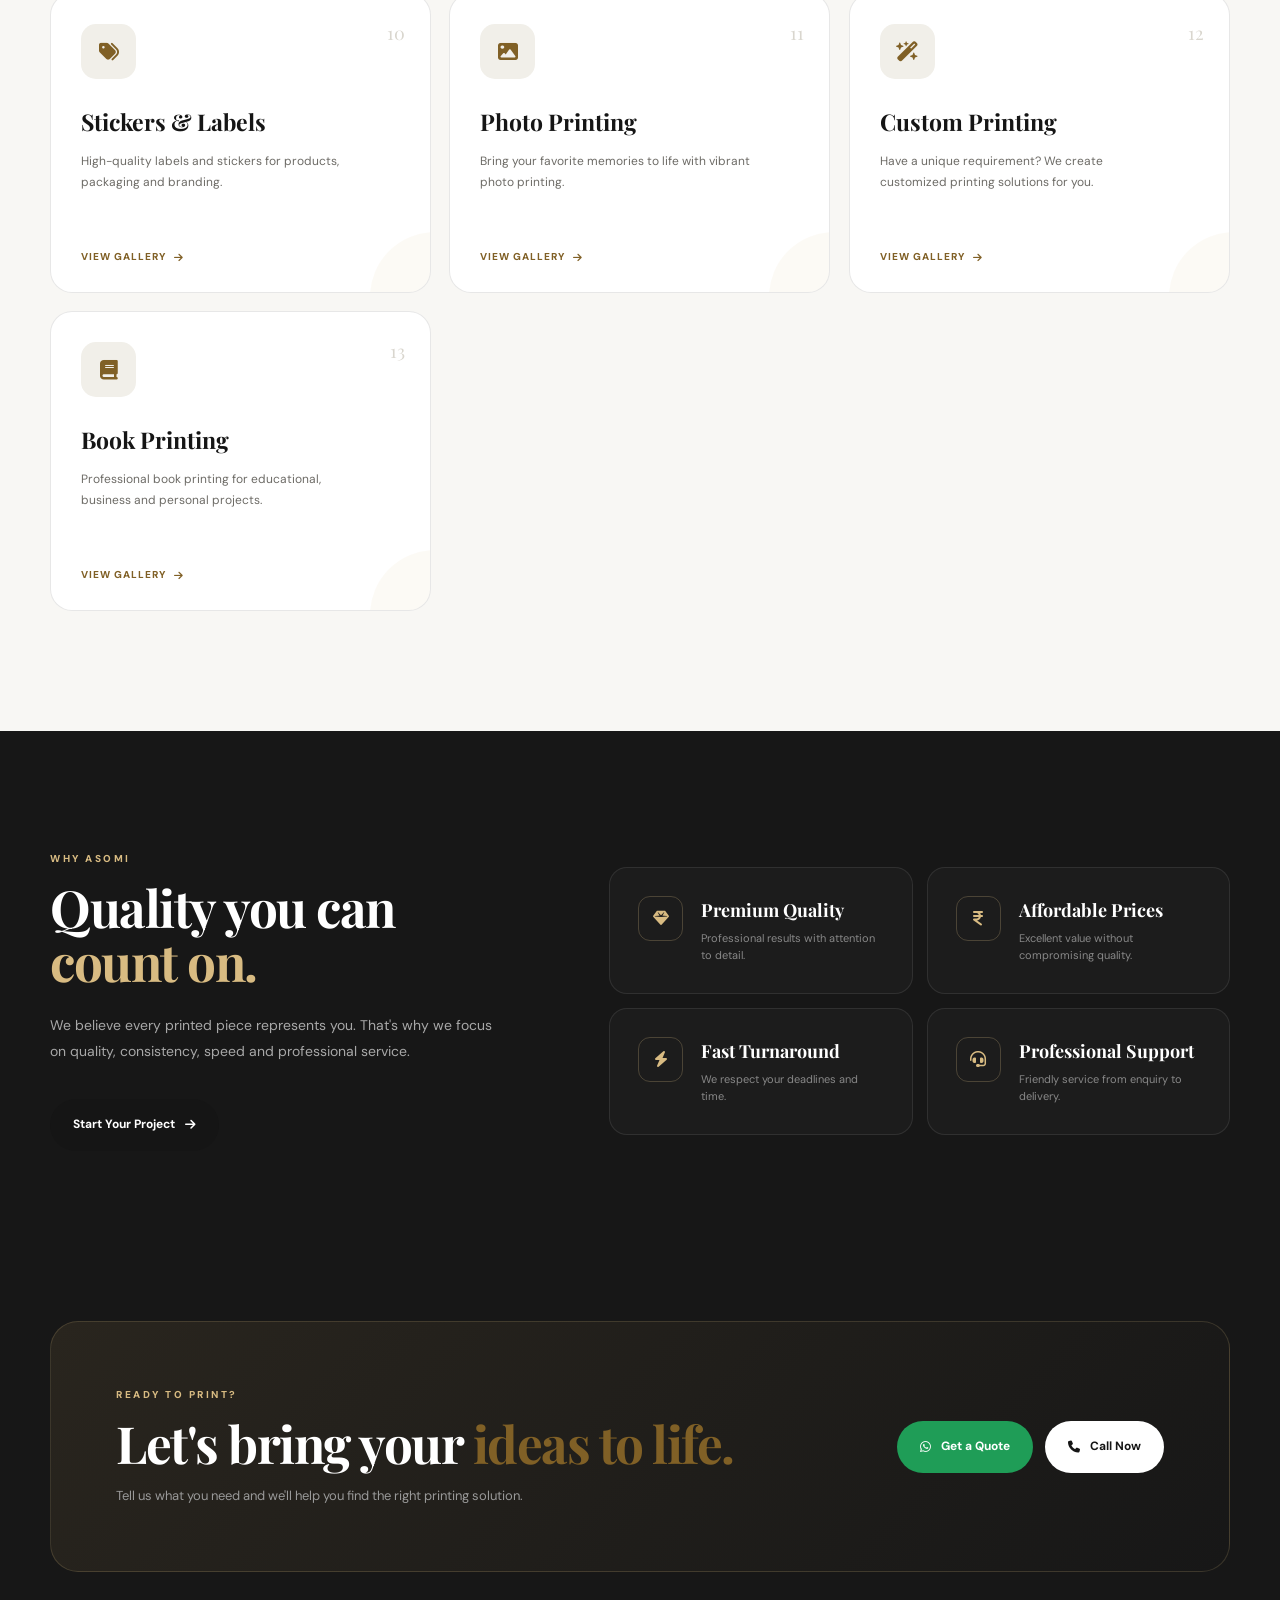
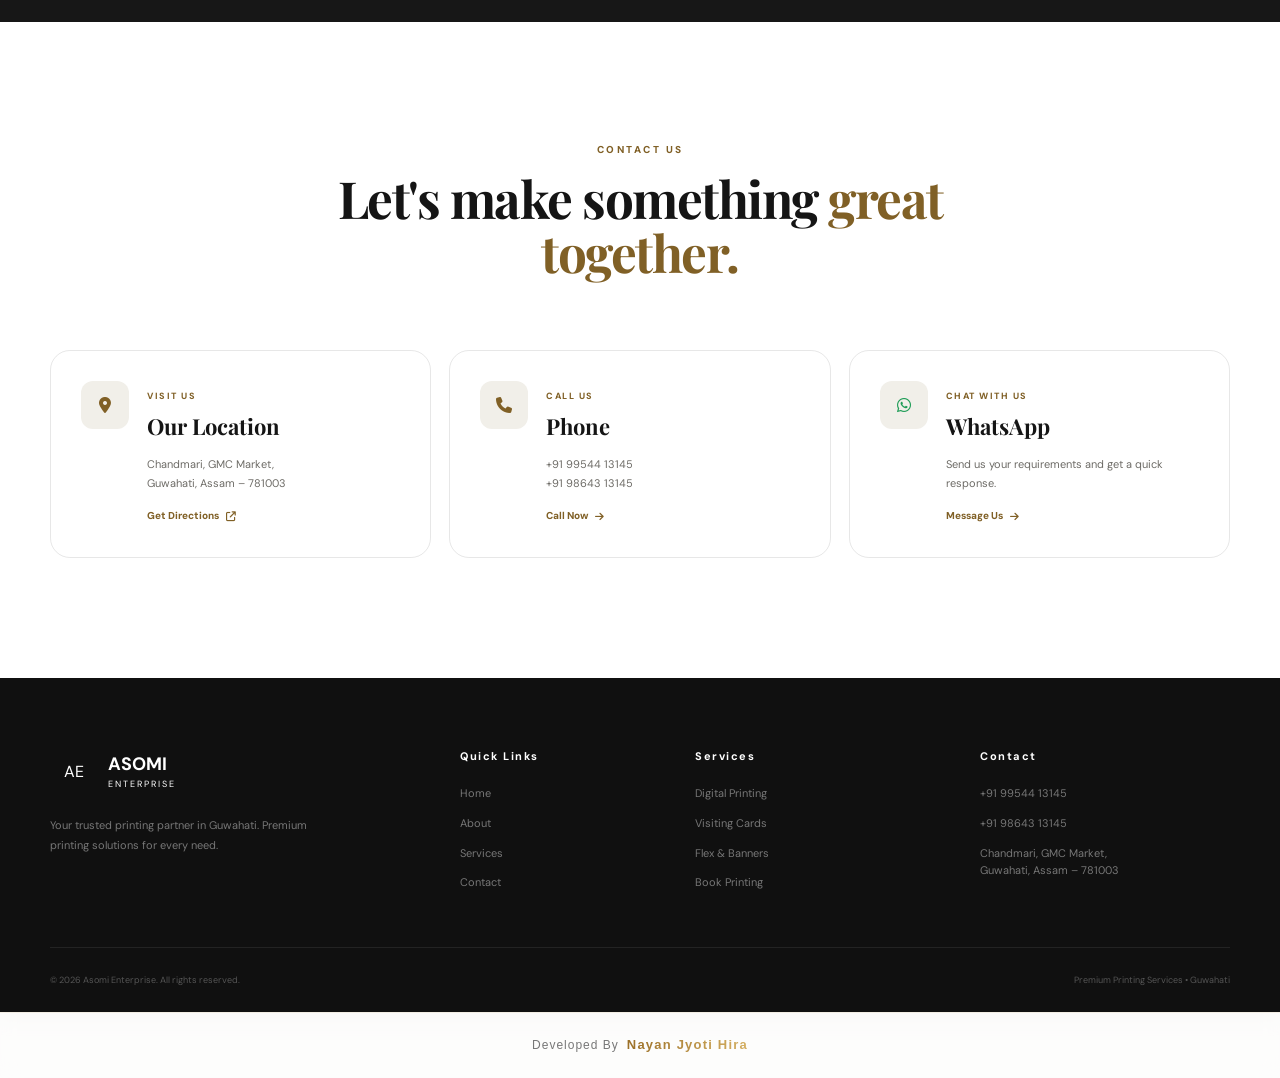
==== commit 677c45c5: "Update index.html" ====
--- a/index.html
+++ b/index.html
@@ -55,7 +55,7 @@
         <div class="asomi-logo-glow"></div>
 
         <img
-            src="images/ae-logo-transparent.PNG"
+            src="images/ae-logo-transparent.png"
             alt="ASOMI ENTERPRISE"
         >
 
@@ -104,7 +104,7 @@
             <a href="#home" class="logo">
 
     <span class="logo-mark">
-        <img src="images/ae-logo-transparent.PNG" alt="Asomi Enterprise Logo">
+        <img src="images/ae-logo-transparent.png" alt="Asomi Enterprise Logo">
     </span>
 
     <span class="logo-text">
--- a/style.css
+++ b/style.css
@@ -3151,3 +3151,823 @@
     }
 
 }
+/* =========================================================
+   ASOMI ENTERPRISE
+   PREMIUM WEBSITE OPENING ANIMATION
+========================================================= */
+
+#asomi-intro {
+
+    position: fixed;
+    inset: 0;
+
+    width: 100%;
+    height: 100vh;
+
+    z-index: 99999;
+
+    overflow: hidden;
+
+    display: flex;
+    align-items: center;
+    justify-content: center;
+
+    background:
+        radial-gradient(
+            circle at center,
+            #1b1408 0%,
+            #090705 38%,
+            #020202 75%,
+            #000000 100%
+        );
+
+    opacity: 1;
+    visibility: visible;
+
+    transition:
+        opacity 1.2s ease,
+        visibility 1.2s ease;
+}
+
+
+/* EXIT */
+
+#asomi-intro.asomi-intro-hide {
+
+    opacity: 0;
+    visibility: hidden;
+
+    pointer-events: none;
+}
+
+
+/* BACKGROUND */
+
+.asomi-intro-bg {
+
+    position: absolute;
+    inset: 0;
+
+    background:
+
+        radial-gradient(
+            circle at 50% 42%,
+            rgba(255, 195, 65, .16),
+            transparent 20%
+        ),
+
+        radial-gradient(
+            circle at 50% 50%,
+            rgba(180, 120, 20, .08),
+            transparent 50%
+        );
+
+    animation:
+        asomiBackgroundPulse 5s ease-in-out infinite;
+
+}
+
+
+@keyframes asomiBackgroundPulse {
+
+    0%,
+    100% {
+        transform: scale(1);
+    }
+
+    50% {
+        transform: scale(1.08);
+    }
+
+}
+
+
+/* =========================================================
+   PARTICLES
+========================================================= */
+
+.asomi-particles {
+
+    position: absolute;
+    inset: 0;
+
+    overflow: hidden;
+
+}
+
+
+.asomi-particle {
+
+    position: absolute;
+
+    width: 3px;
+    height: 3px;
+
+    border-radius: 50%;
+
+    background: #f4c65b;
+
+    box-shadow:
+        0 0 7px #f4c65b,
+        0 0 16px rgba(255, 190, 60, .7);
+
+    animation:
+        asomiParticleFloat
+        var(--particle-time)
+        linear
+        infinite;
+
+}
+
+
+@keyframes asomiParticleFloat {
+
+    0% {
+
+        transform:
+            translate3d(
+                0,
+                110vh,
+                0
+            )
+            scale(.2);
+
+        opacity: 0;
+
+    }
+
+    15% {
+        opacity: 1;
+    }
+
+    85% {
+        opacity: .8;
+    }
+
+    100% {
+
+        transform:
+            translate3d(
+                var(--particle-x),
+                -20vh,
+                0
+            )
+            scale(1);
+
+        opacity: 0;
+
+    }
+
+}
+
+
+/* =========================================================
+   ENERGY RINGS
+========================================================= */
+
+.asomi-ring {
+
+    position: absolute;
+
+    left: 50%;
+    top: 43%;
+
+    border-radius: 50%;
+
+    transform:
+        translate(-50%, -50%)
+        scale(.1);
+
+    opacity: 0;
+
+}
+
+
+.asomi-ring-1 {
+
+    width: 430px;
+    height: 430px;
+
+    border:
+        1px solid
+        rgba(255, 203, 82, .9);
+
+    box-shadow:
+
+        0 0 20px
+        rgba(255, 190, 40, .8),
+
+        0 0 70px
+        rgba(255, 170, 20, .25);
+
+    animation:
+
+        asomiRingReveal
+        2s
+        cubic-bezier(.16,1,.3,1)
+        .4s
+        forwards,
+
+        asomiRingRotate
+        10s
+        linear
+        2.5s
+        infinite;
+
+}
+
+
+.asomi-ring-2 {
+
+    width: 350px;
+    height: 350px;
+
+    border:
+        1px solid
+        rgba(255, 220, 130, .5);
+
+    box-shadow:
+        0 0 35px
+        rgba(255, 190, 50, .25);
+
+    animation:
+
+        asomiRingReveal
+        1.7s
+        cubic-bezier(.16,1,.3,1)
+        .7s
+        forwards,
+
+        asomiRingRotateReverse
+        8s
+        linear
+        2.5s
+        infinite;
+
+}
+
+
+.asomi-ring-3 {
+
+    width: 280px;
+    height: 280px;
+
+    border:
+        1px solid
+        rgba(255, 210, 100, .25);
+
+    animation:
+
+        asomiRingReveal
+        1.5s
+        cubic-bezier(.16,1,.3,1)
+        .9s
+        forwards;
+
+}
+
+
+@keyframes asomiRingReveal {
+
+    0% {
+
+        transform:
+            translate(-50%, -50%)
+            scale(.1);
+
+        opacity: 0;
+
+    }
+
+    60% {
+        opacity: 1;
+    }
+
+    100% {
+
+        transform:
+            translate(-50%, -50%)
+            scale(1);
+
+        opacity: 1;
+
+    }
+
+}
+
+
+@keyframes asomiRingRotate {
+
+    from {
+        transform:
+            translate(-50%, -50%)
+            rotate(0deg);
+    }
+
+    to {
+        transform:
+            translate(-50%, -50%)
+            rotate(360deg);
+    }
+
+}
+
+
+@keyframes asomiRingRotateReverse {
+
+    from {
+        transform:
+            translate(-50%, -50%)
+            rotate(360deg);
+    }
+
+    to {
+        transform:
+            translate(-50%, -50%)
+            rotate(0deg);
+    }
+
+}
+
+
+/* =========================================================
+   CENTER LIGHT
+========================================================= */
+
+.asomi-center-light {
+
+    position: absolute;
+
+    left: 50%;
+    top: 43%;
+
+    width: 260px;
+    height: 260px;
+
+    transform:
+        translate(-50%, -50%);
+
+    border-radius: 50%;
+
+    background:
+
+        radial-gradient(
+            circle,
+            rgba(255, 225, 150, .5),
+            rgba(255, 180, 30, .12) 38%,
+            transparent 72%
+        );
+
+    filter: blur(15px);
+
+    opacity: 0;
+
+    animation:
+
+        asomiLightReveal
+        2s
+        ease
+        1.1s
+        forwards,
+
+        asomiLightPulse
+        3s
+        ease-in-out
+        3s
+        infinite;
+
+}
+
+
+@keyframes asomiLightReveal {
+
+    from {
+
+        opacity: 0;
+
+        transform:
+            translate(-50%, -50%)
+            scale(.1);
+
+    }
+
+    to {
+
+        opacity: 1;
+
+        transform:
+            translate(-50%, -50%)
+            scale(1);
+
+    }
+
+}
+
+
+@keyframes asomiLightPulse {
+
+    0%,
+    100% {
+        opacity: .45;
+    }
+
+    50% {
+        opacity: .9;
+    }
+
+}
+
+
+/* =========================================================
+   LOGO
+========================================================= */
+
+.asomi-intro-logo {
+
+    position: absolute;
+
+    left: 50%;
+    top: 43%;
+
+    width: 330px;
+
+    transform:
+        translate(-50%, -50%)
+        scale(.25);
+
+    z-index: 10;
+
+    opacity: 0;
+
+    perspective: 1000px;
+
+    animation:
+
+        asomiLogoReveal
+        2.2s
+        cubic-bezier(.16,1,.3,1)
+        1.5s
+        forwards;
+
+}
+
+
+.asomi-intro-logo img {
+
+    width: 100%;
+    height: auto;
+
+    display: block;
+
+    filter:
+
+        drop-shadow(
+            0 0 12px
+            rgba(255, 200, 80, .65)
+        )
+
+        drop-shadow(
+            0 20px 35px
+            rgba(0,0,0,.9)
+        );
+
+}
+
+
+.asomi-logo-glow {
+
+    position: absolute;
+
+    inset: 8%;
+
+    border-radius: 50%;
+
+    background:
+
+        radial-gradient(
+            circle,
+            rgba(255, 190, 50, .4),
+            transparent 70%
+        );
+
+    filter: blur(30px);
+
+    z-index: -1;
+
+    animation:
+        asomiLogoGlow
+        2.5s
+        ease-in-out
+        infinite;
+
+}
+
+
+@keyframes asomiLogoReveal {
+
+    0% {
+
+        opacity: 0;
+
+        transform:
+            translate(-50%, -50%)
+            scale(.2)
+            rotateY(-40deg);
+
+        filter: blur(15px);
+
+    }
+
+    55% {
+        opacity: 1;
+    }
+
+    75% {
+
+        transform:
+            translate(-50%, -50%)
+            scale(1.08)
+            rotateY(8deg);
+
+    }
+
+    100% {
+
+        opacity: 1;
+
+        transform:
+            translate(-50%, -50%)
+            scale(1)
+            rotateY(0);
+
+        filter: blur(0);
+
+    }
+
+}
+
+
+@keyframes asomiLogoGlow {
+
+    0%,
+    100% {
+        opacity: .35;
+        transform: scale(.9);
+    }
+
+    50% {
+        opacity: 1;
+        transform: scale(1.15);
+    }
+
+}
+
+
+/* =========================================================
+   BRAND
+========================================================= */
+
+.asomi-intro-brand {
+
+    position: absolute;
+
+    top: 68%;
+    left: 50%;
+
+    width: 100%;
+
+    text-align: center;
+
+    transform:
+        translate(-50%, 35px);
+
+    opacity: 0;
+
+    z-index: 20;
+
+    animation:
+
+        asomiBrandReveal
+        1.5s
+        cubic-bezier(.16,1,.3,1)
+        4s
+        forwards;
+
+}
+
+
+.asomi-intro-brand h1 {
+
+    font-family:
+        "Playfair Display",
+        serif;
+
+    font-size:
+        clamp(25px, 4vw, 58px);
+
+    font-weight: 700;
+
+    letter-spacing:
+        clamp(4px, .8vw, 12px);
+
+    color: #f5d17a;
+
+    text-shadow:
+
+        0 0 10px
+        rgba(255, 205, 100, .5),
+
+        0 0 35px
+        rgba(255, 170, 30, .25);
+
+}
+
+
+.asomi-divider {
+
+    display: flex;
+
+    align-items: center;
+    justify-content: center;
+
+    gap: 13px;
+
+    margin: 15px auto;
+
+}
+
+
+.asomi-divider span {
+
+    width: 75px;
+    height: 1px;
+
+    background:
+        linear-gradient(
+            90deg,
+            transparent,
+            #d8a943
+        );
+
+}
+
+
+.asomi-divider span:last-child {
+
+    background:
+        linear-gradient(
+            90deg,
+            #d8a943,
+            transparent
+        );
+
+}
+
+
+.asomi-divider i {
+
+    width: 5px;
+    height: 5px;
+
+    border-radius: 50%;
+
+    background: #ffd86d;
+
+    box-shadow:
+        0 0 12px #ffd86d;
+
+}
+
+
+.asomi-intro-brand p {
+
+    font-size: 13px;
+
+    letter-spacing: 8px;
+
+    color:
+        rgba(255,255,255,.75);
+
+}
+
+
+@keyframes asomiBrandReveal {
+
+    from {
+
+        opacity: 0;
+
+        transform:
+            translate(-50%, 50px);
+
+        filter: blur(10px);
+
+    }
+
+    to {
+
+        opacity: 1;
+
+        transform:
+            translate(-50%, 0);
+
+        filter: blur(0);
+
+    }
+
+}
+
+
+/* =========================================================
+   LOADER
+========================================================= */
+
+.asomi-loader {
+
+    position: absolute;
+
+    bottom: 7%;
+
+    width: 100px;
+    height: 2px;
+
+    background:
+        rgba(255,255,255,.12);
+
+    overflow: hidden;
+
+}
+
+
+.asomi-loader span {
+
+    display: block;
+
+    width: 0;
+    height: 100%;
+
+    background: #e4b64e;
+
+    box-shadow:
+        0 0 12px #e4b64e;
+
+    animation:
+        asomiLoading
+        6.5s
+        cubic-bezier(.4,0,.2,1)
+        forwards;
+
+}
+
+
+@keyframes asomiLoading {
+
+    from {
+        width: 0;
+    }
+
+    to {
+        width: 100%;
+    }
+
+}
+
+
+/* =========================================================
+   MOBILE
+========================================================= */
+
+@media (max-width: 600px) {
+
+    .asomi-intro-logo {
+        width: 245px;
+    }
+
+    .asomi-ring-1 {
+        width: 320px;
+        height: 320px;
+    }
+
+    .asomi-ring-2 {
+        width: 265px;
+        height: 265px;
+    }
+
+    .asomi-ring-3 {
+        width: 215px;
+        height: 215px;
+    }
+
+    .asomi-intro-brand {
+        top: 67%;
+    }
+
+    .asomi-intro-brand h1 {
+        letter-spacing: 3px;
+    }
+
+    .asomi-divider span {
+        width: 45px;
+    }
+
+}
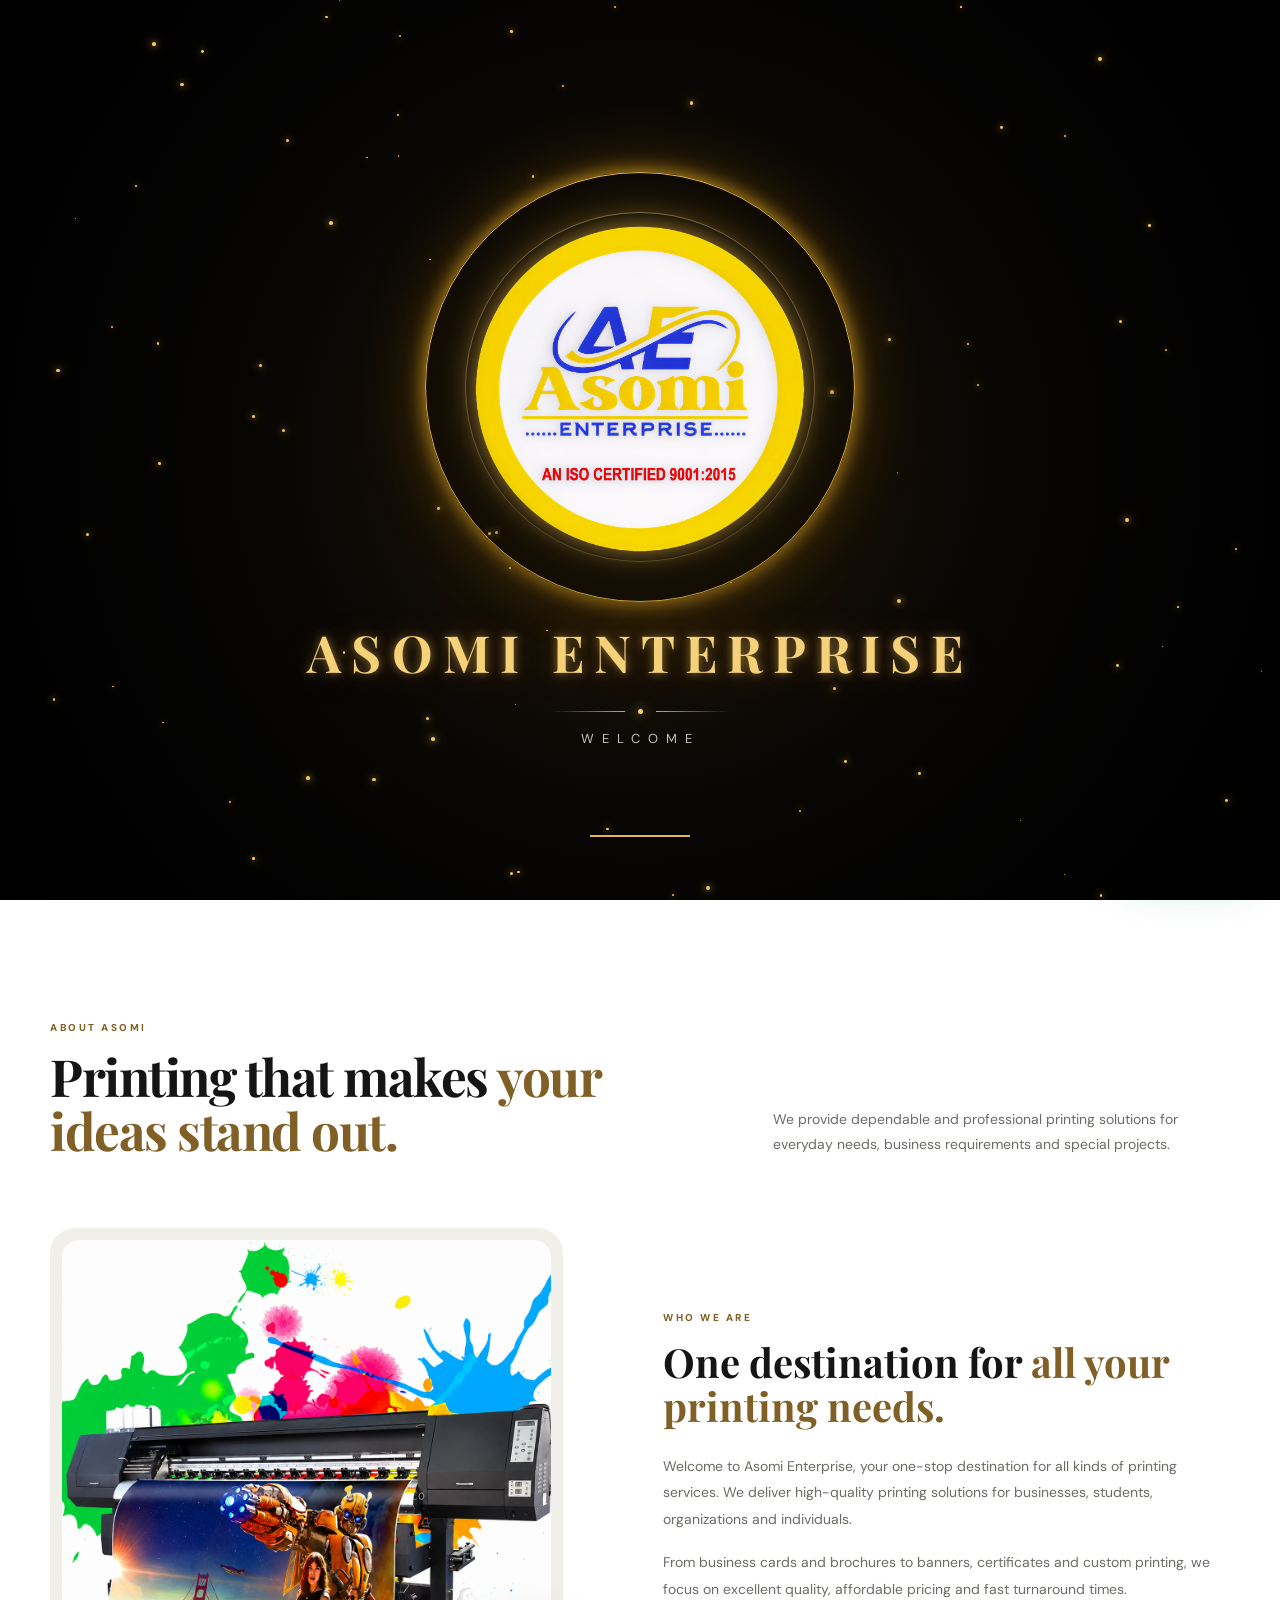
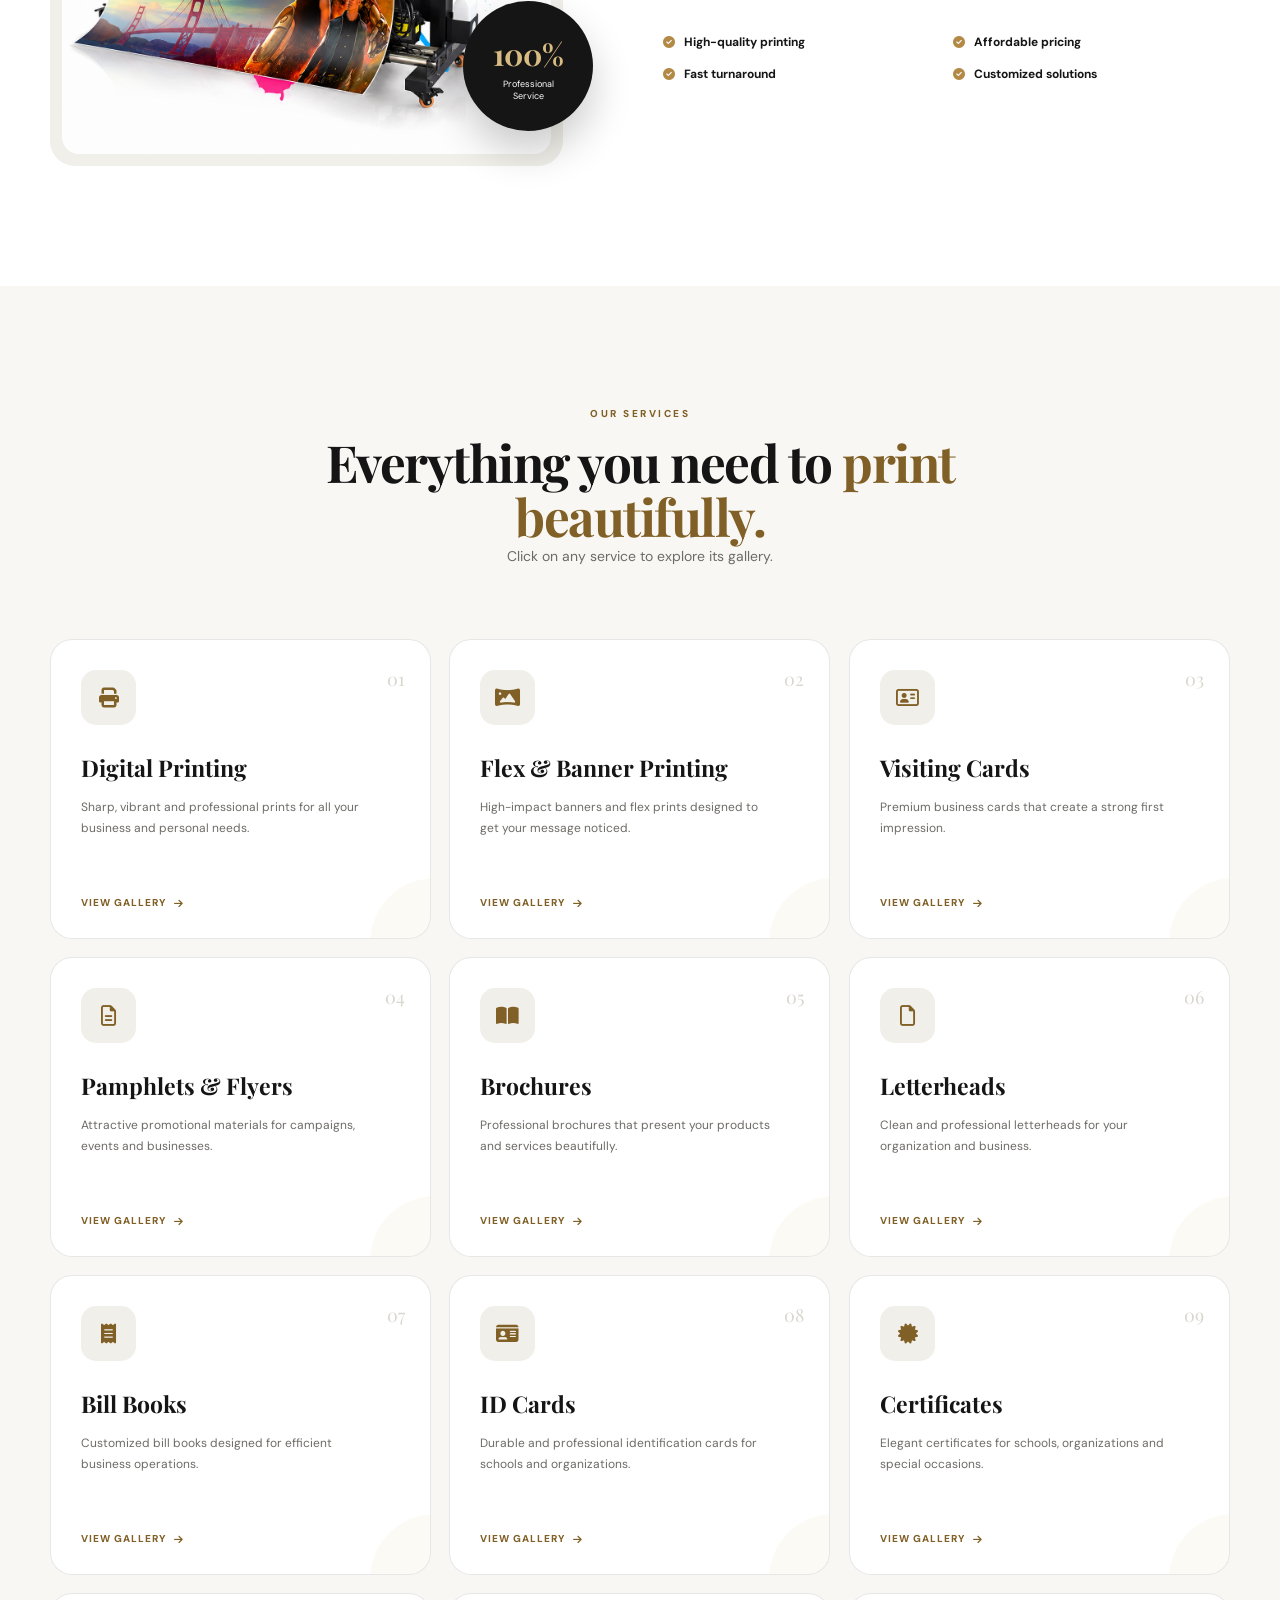
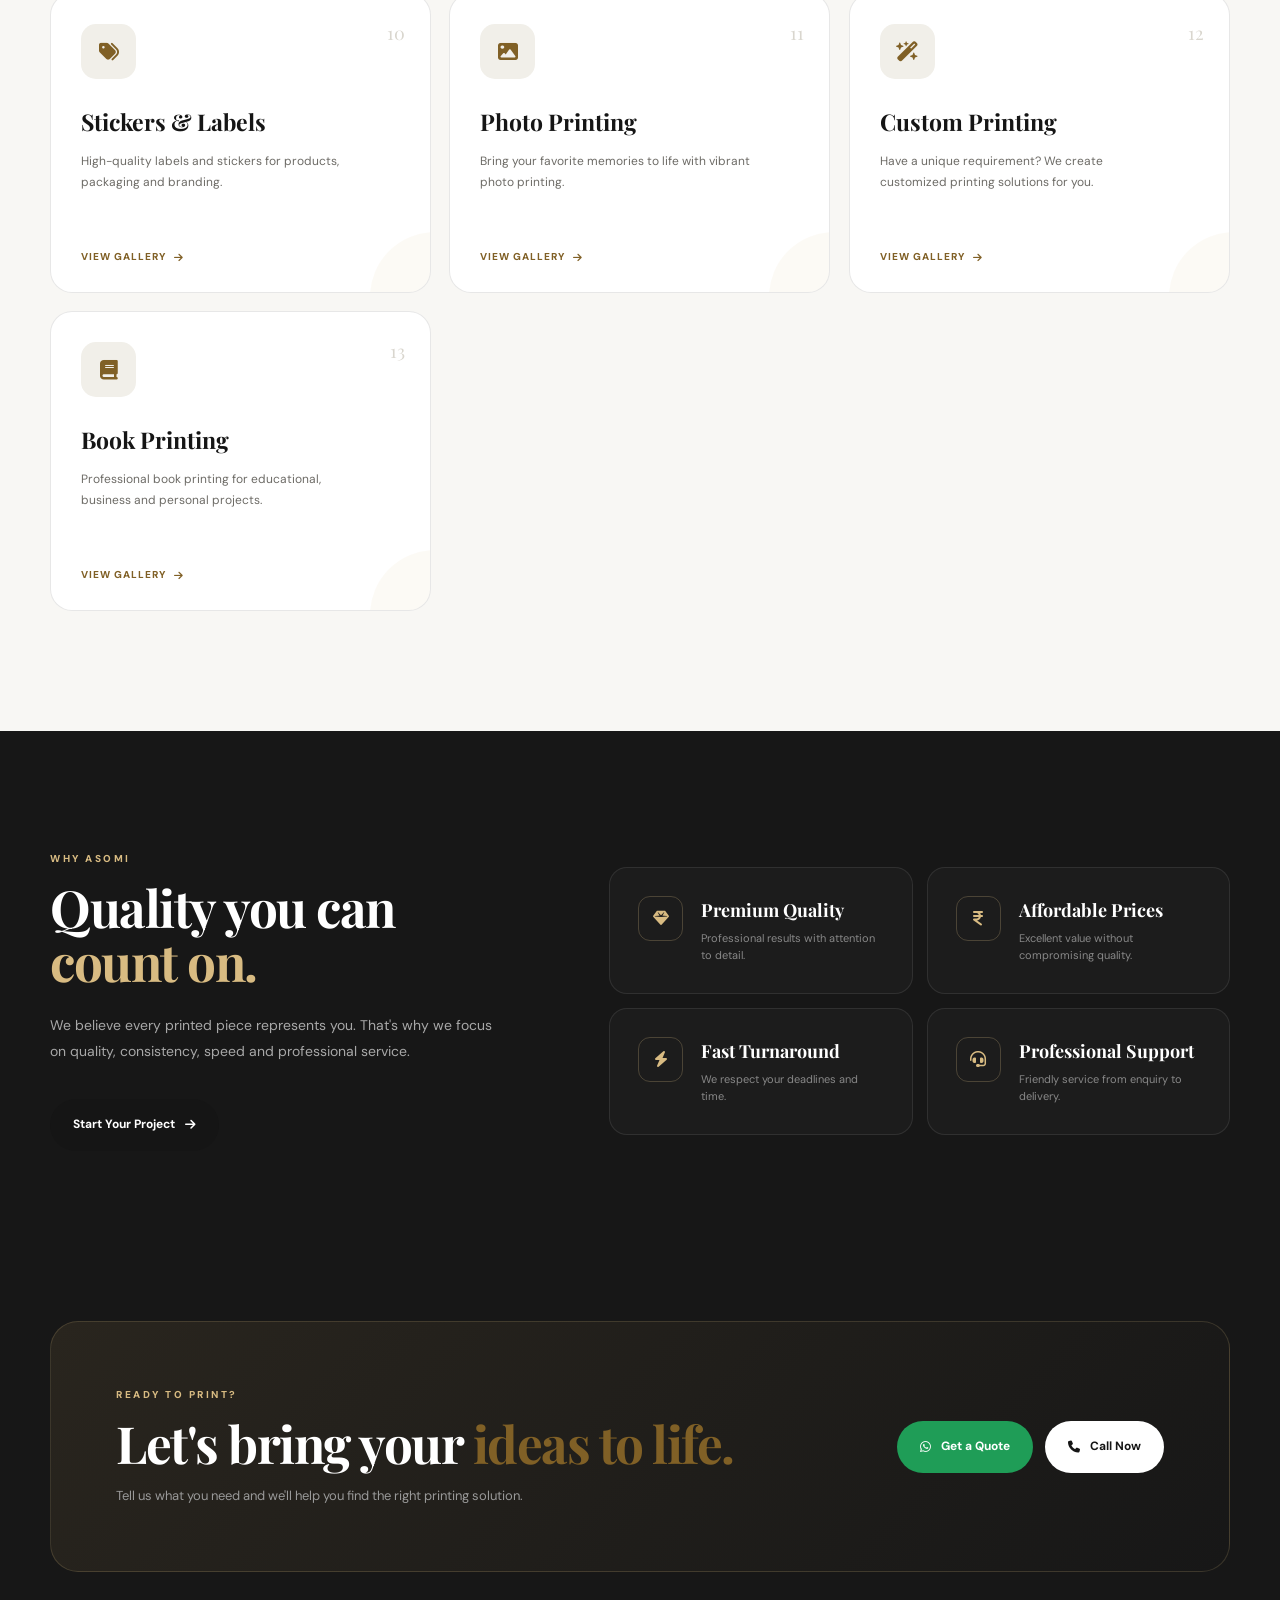
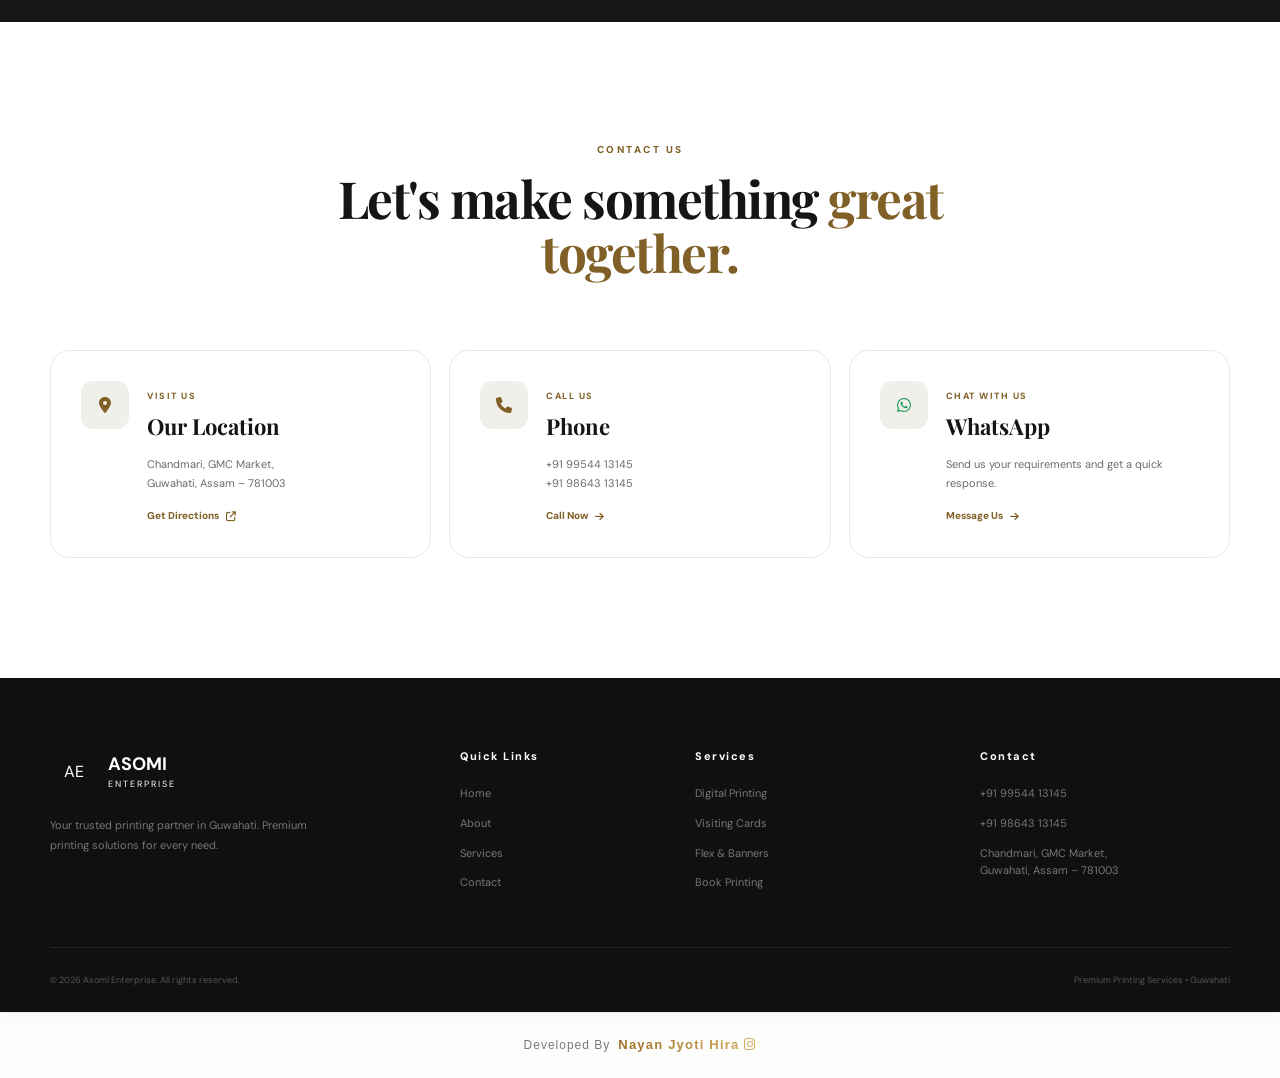
==== commit 7e3b1a05: "Update index.html" ====
--- a/index.html
+++ b/index.html
@@ -1134,7 +1134,17 @@
     <script src="script.js"></script>
 <footer class="designer-credit">
     <span>Developed By</span>
-    <strong>Nayan Jyoti Hira</strong>
+
+    <strong>
+        <a
+            href="https://www.instagram.com/YOUR_INSTAGRAM_ID/"
+            target="_blank"
+            rel="noopener noreferrer"
+        >
+            Nayan Jyoti Hira
+            <i class="fa-brands fa-instagram"></i>
+        </a>
+    </strong>
 </footer>
 </body>
 </html>
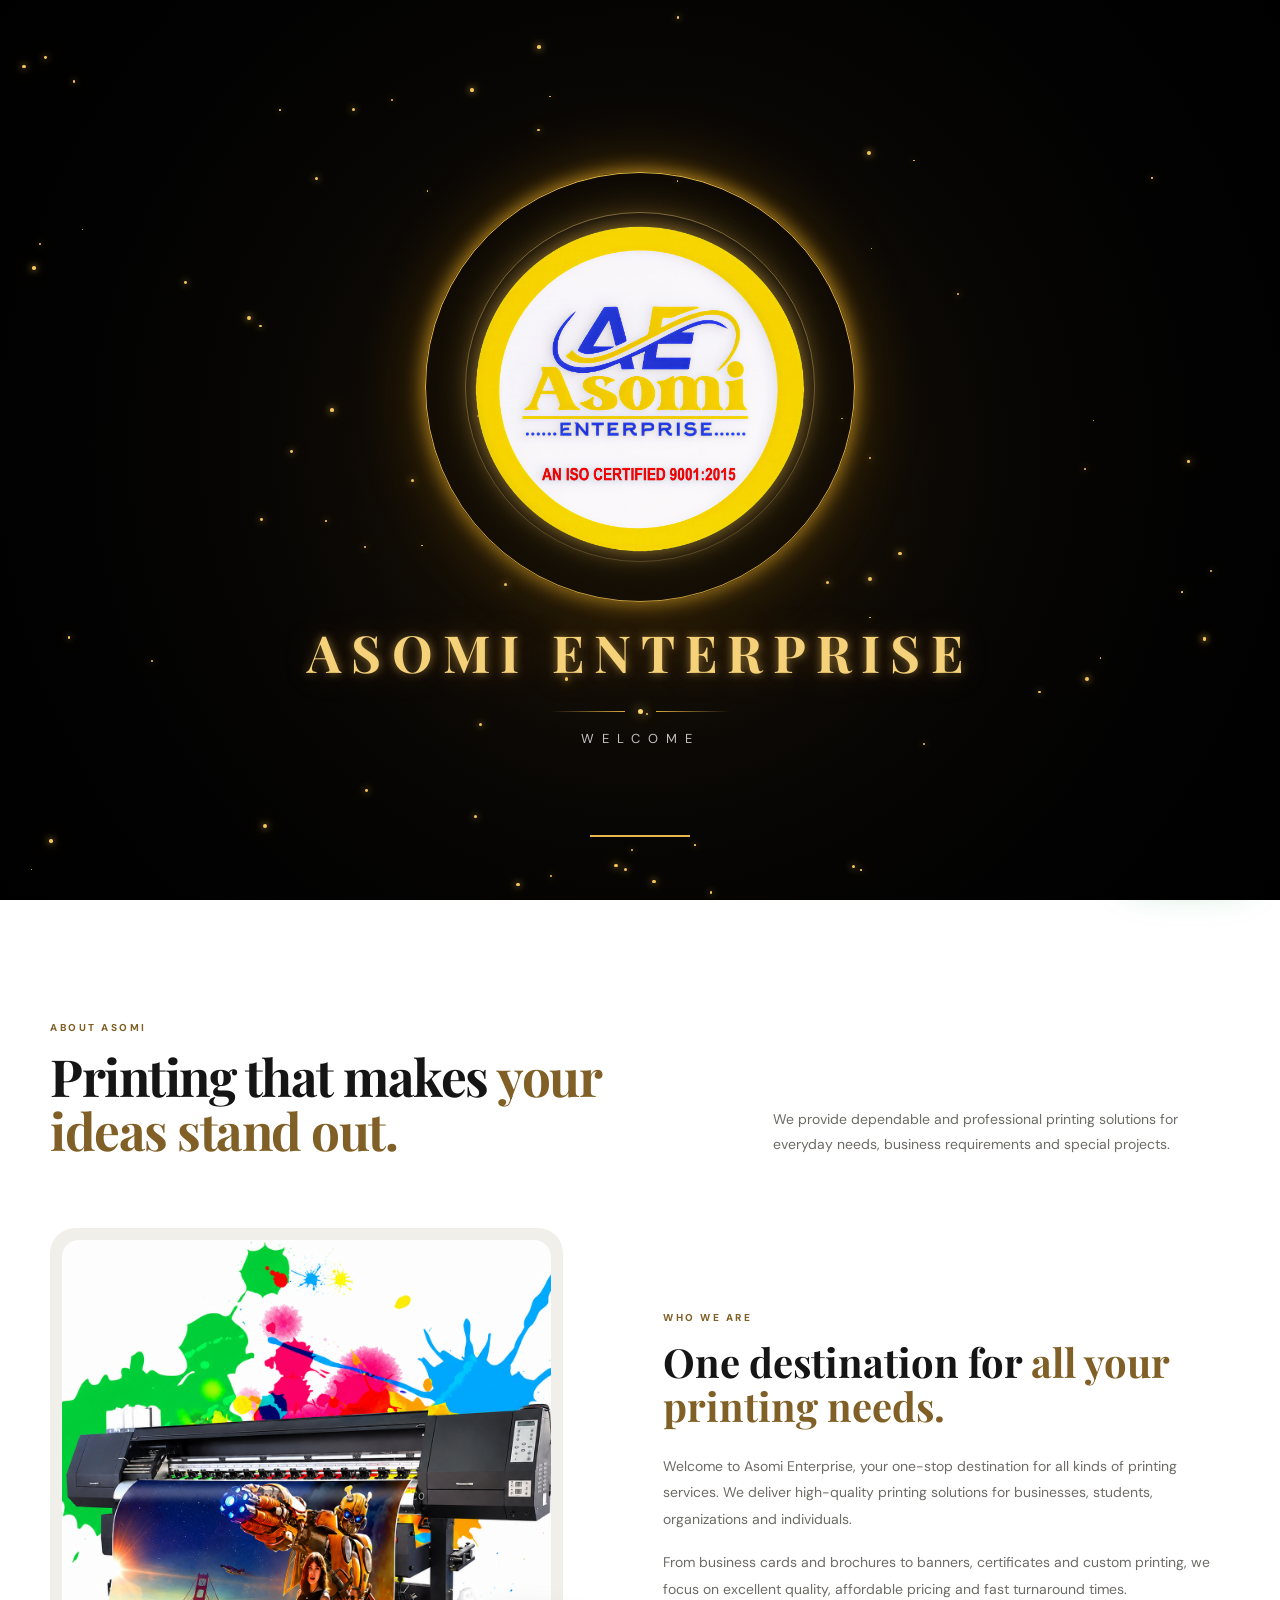
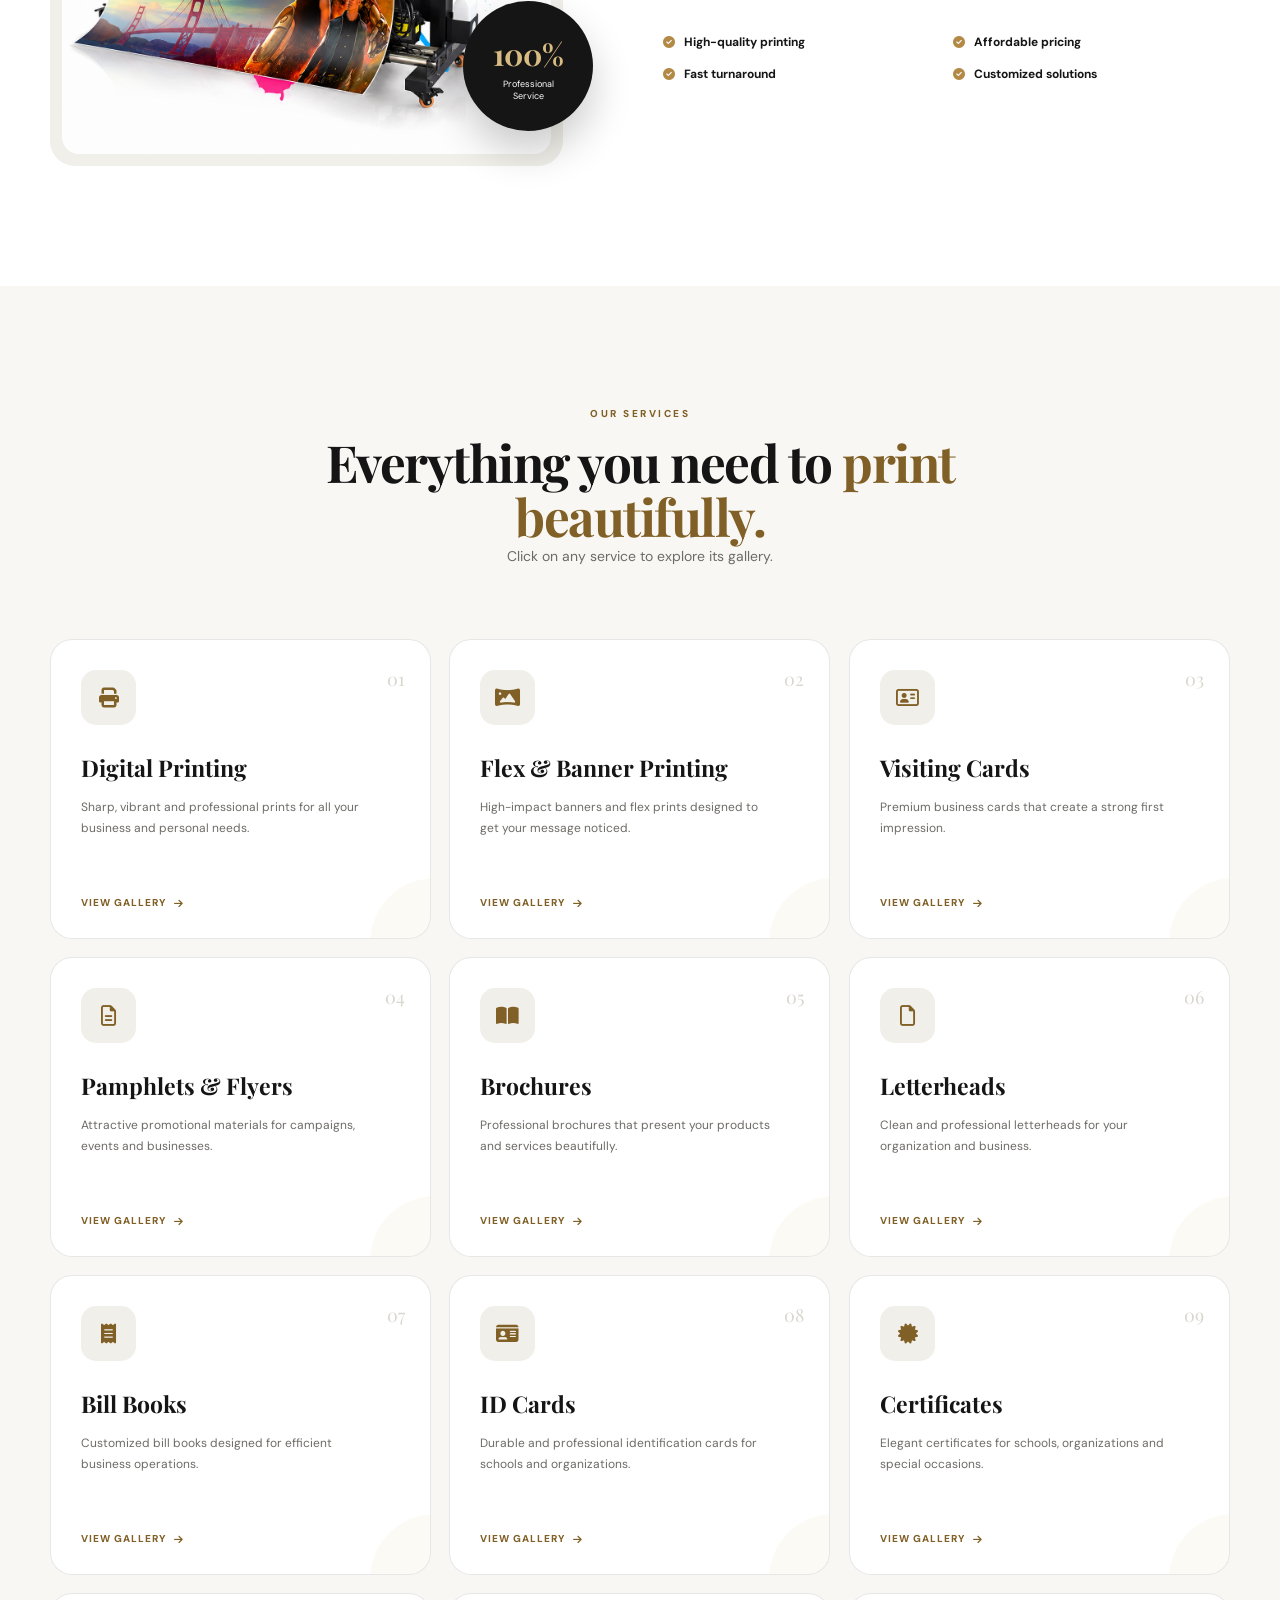
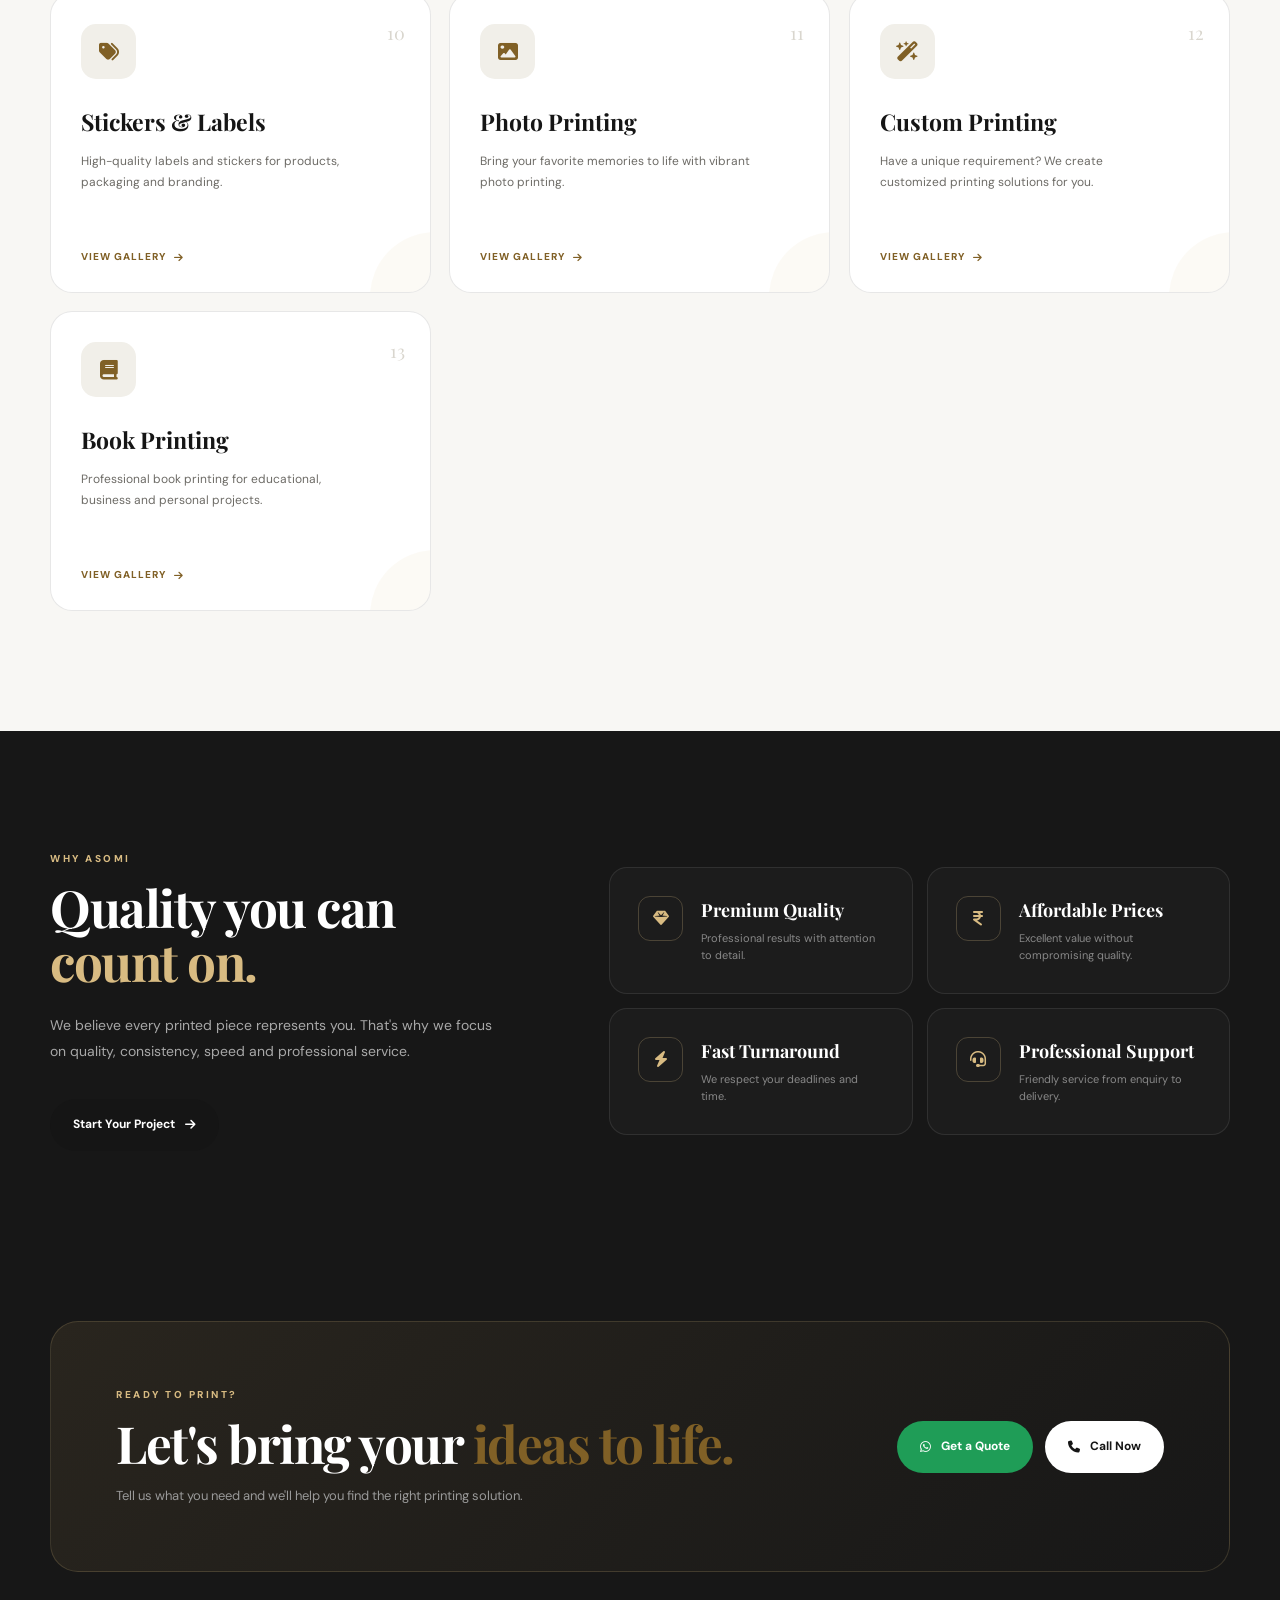
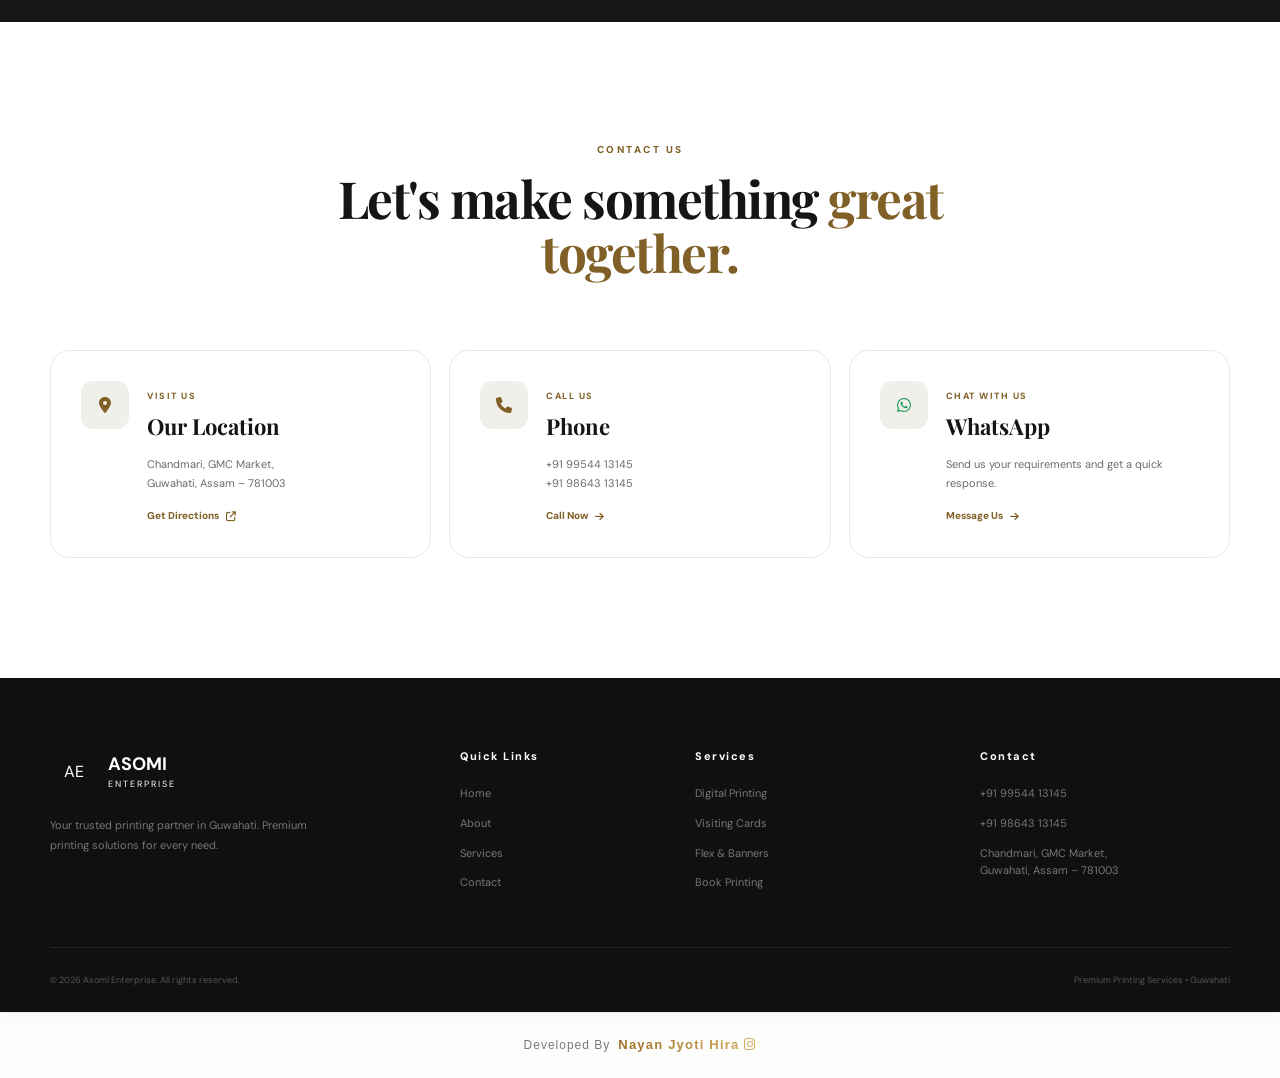
==== commit 6a3d6fa4: "Update index.html" ====
--- a/index.html
+++ b/index.html
@@ -1137,7 +1137,7 @@
 
     <strong>
         <a
-            href="https://www.instagram.com/YOUR_INSTAGRAM_ID/"
+            href="https://www.instagram.com/nayan__hira__07/"
             target="_blank"
             rel="noopener noreferrer"
         >
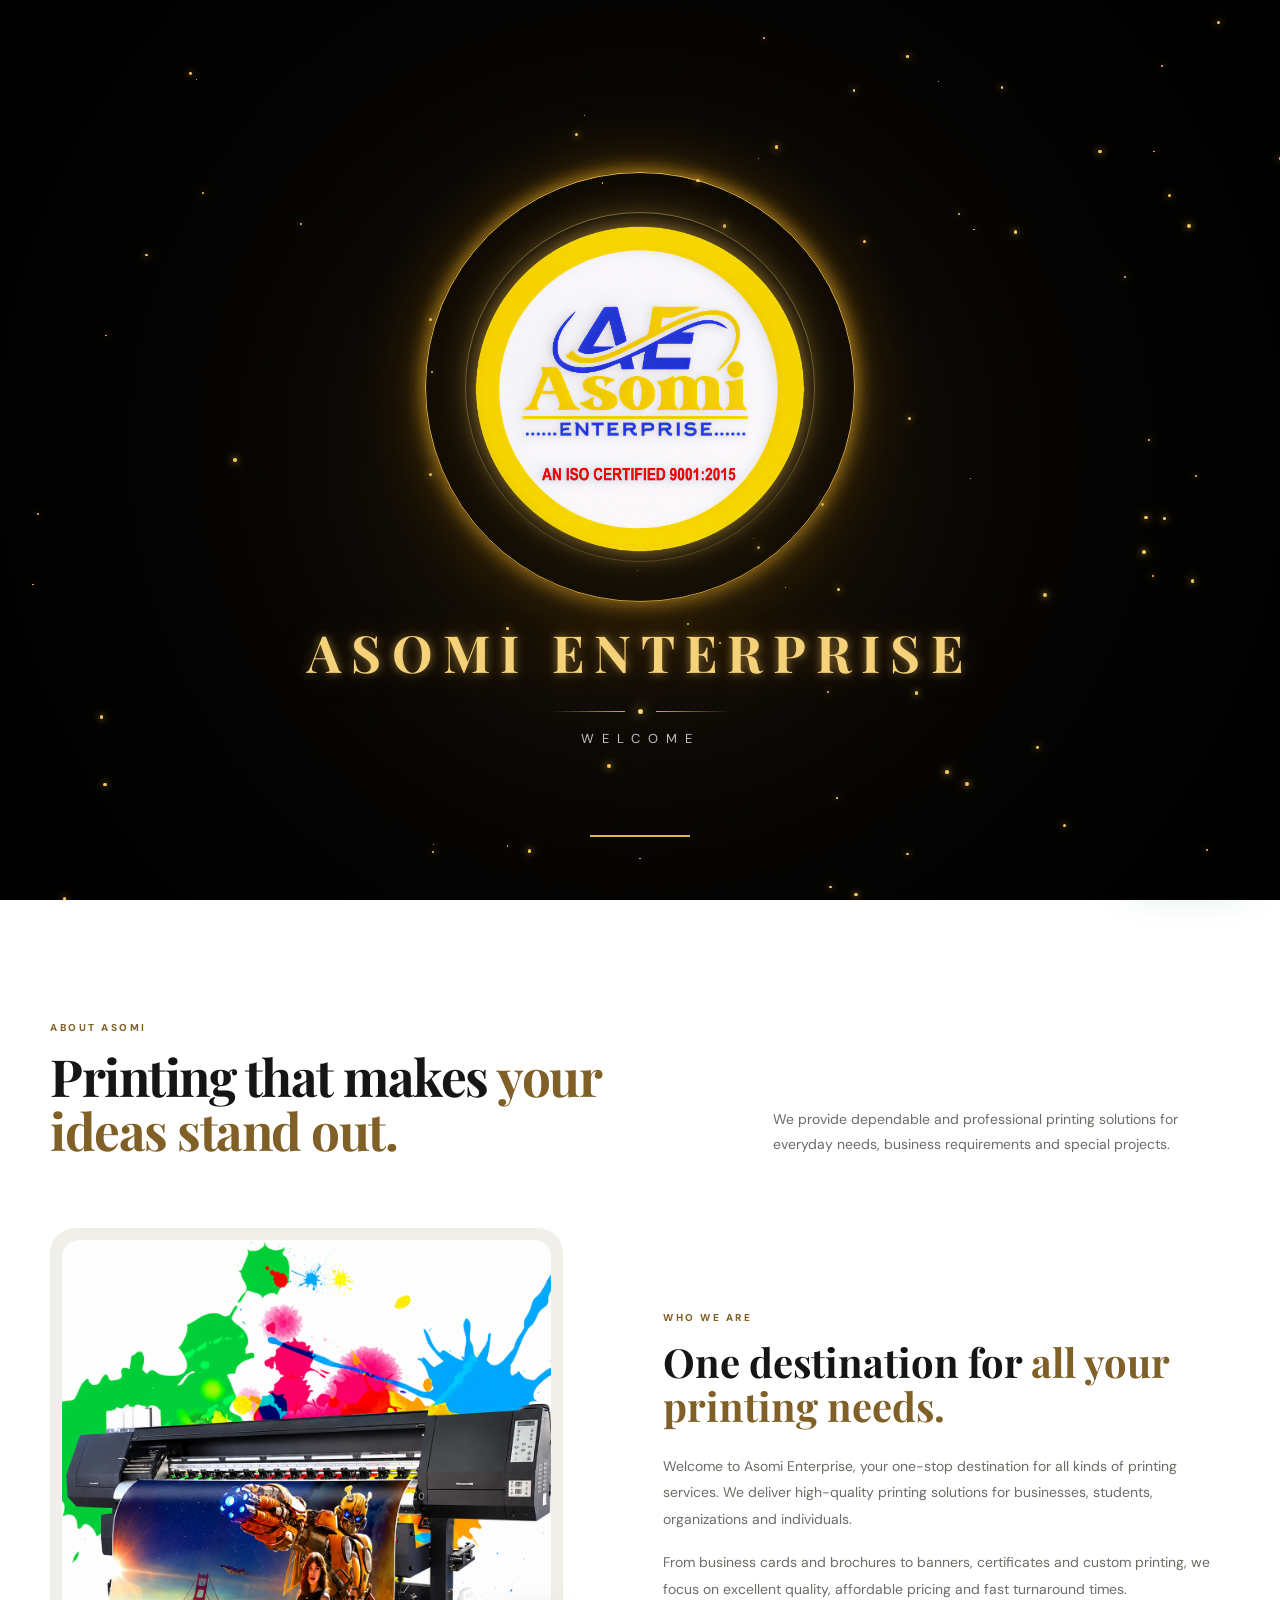
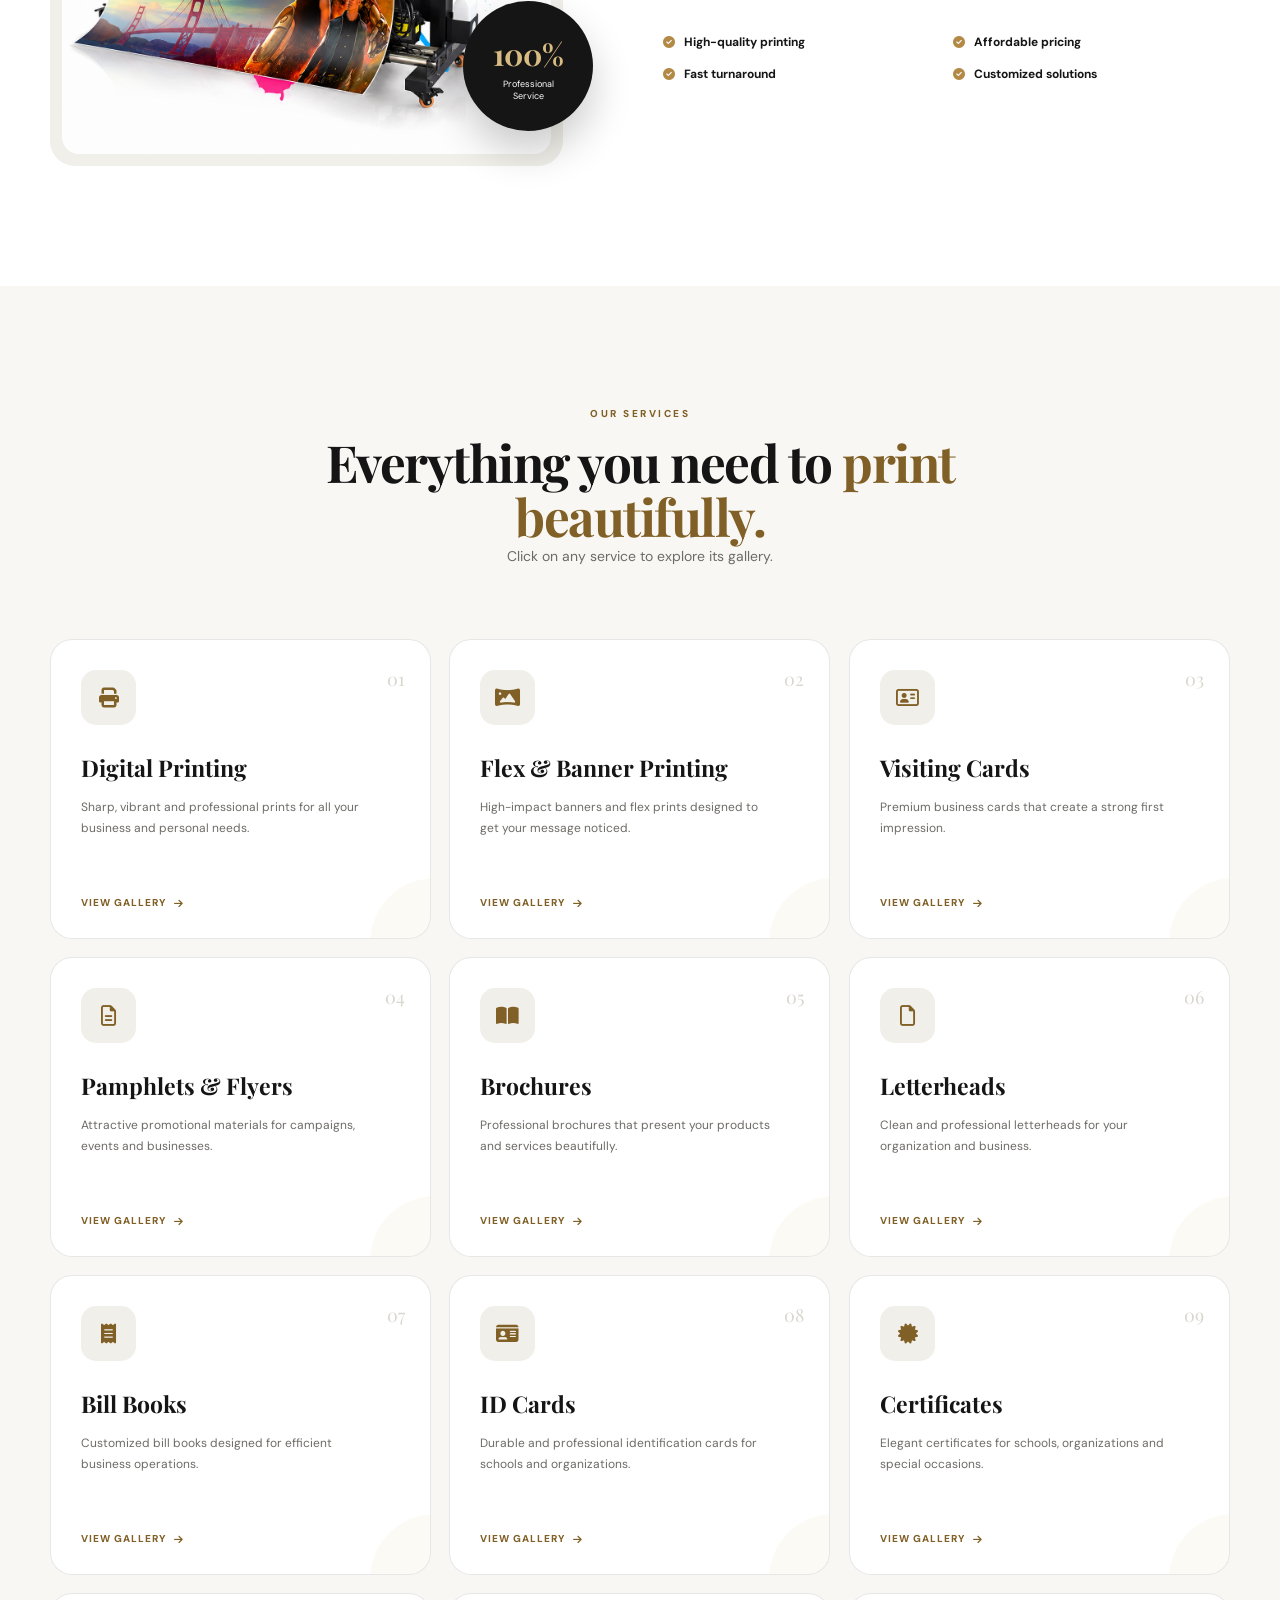
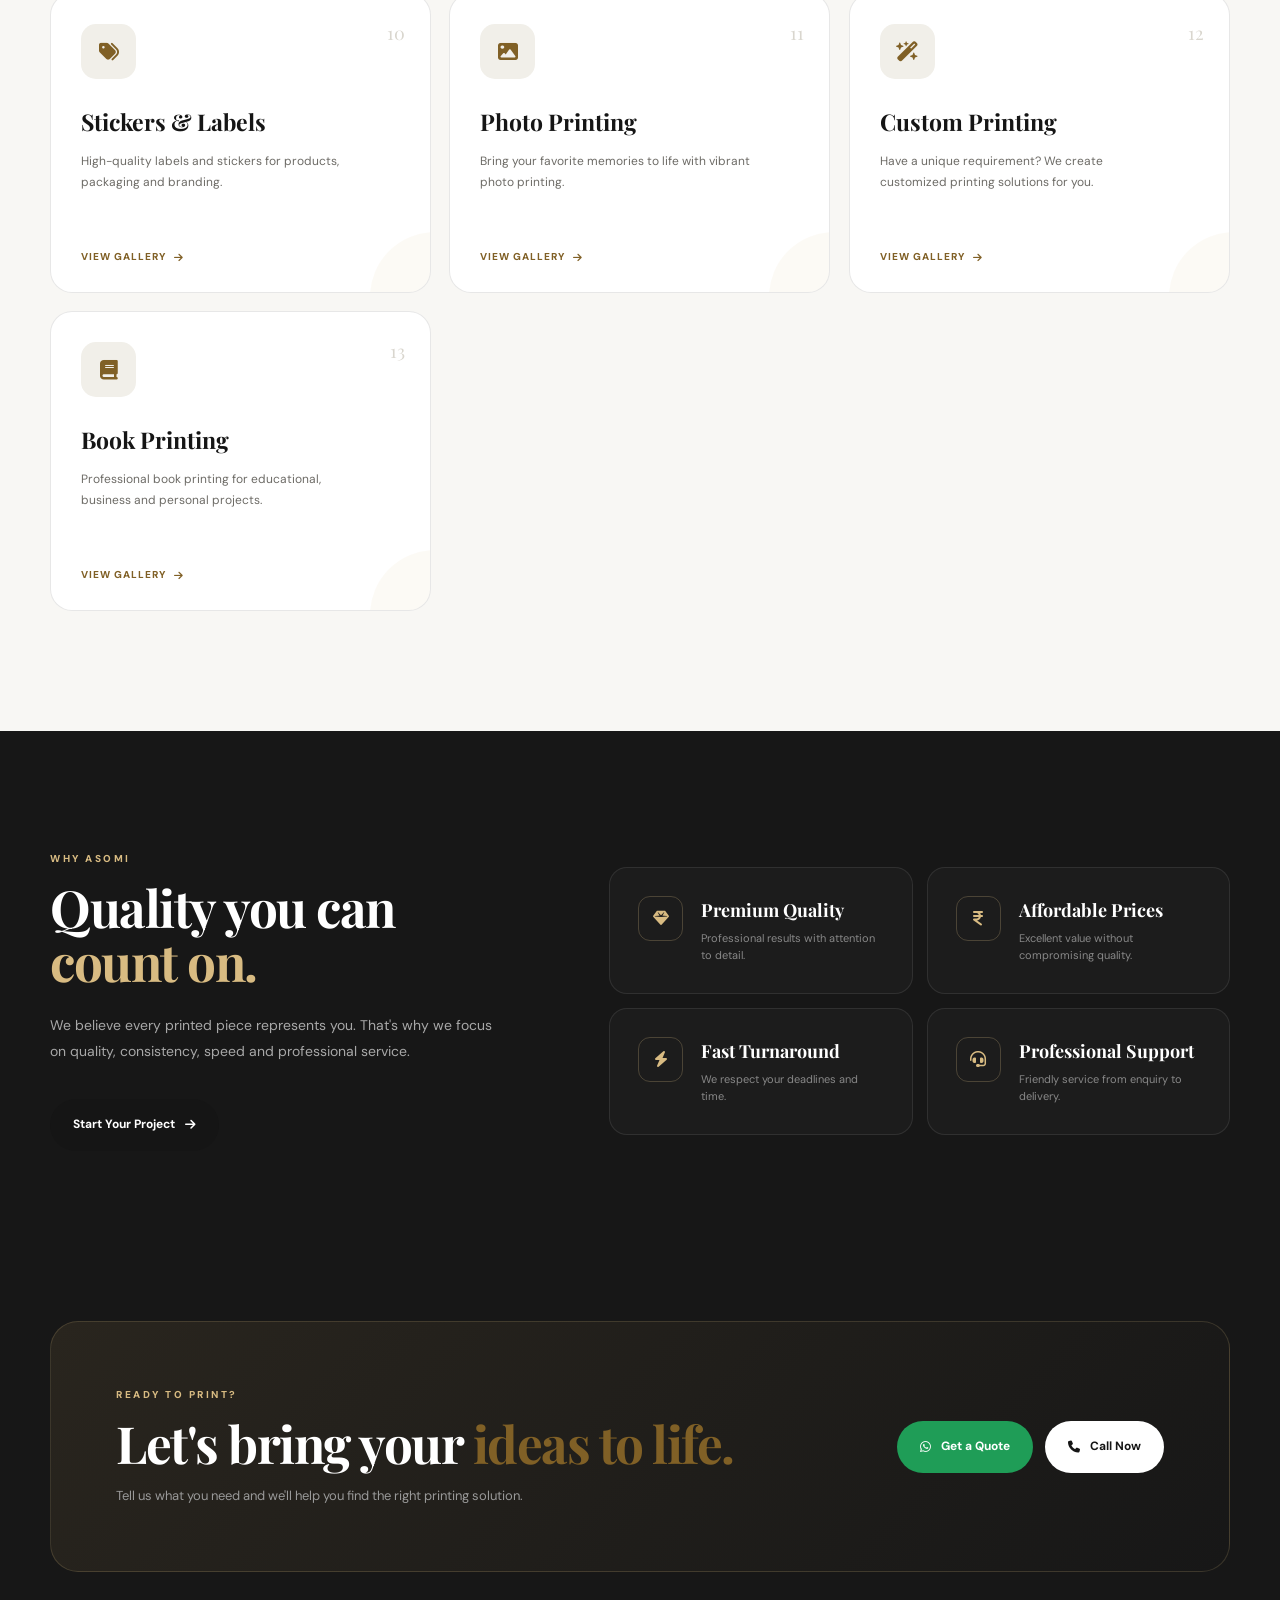
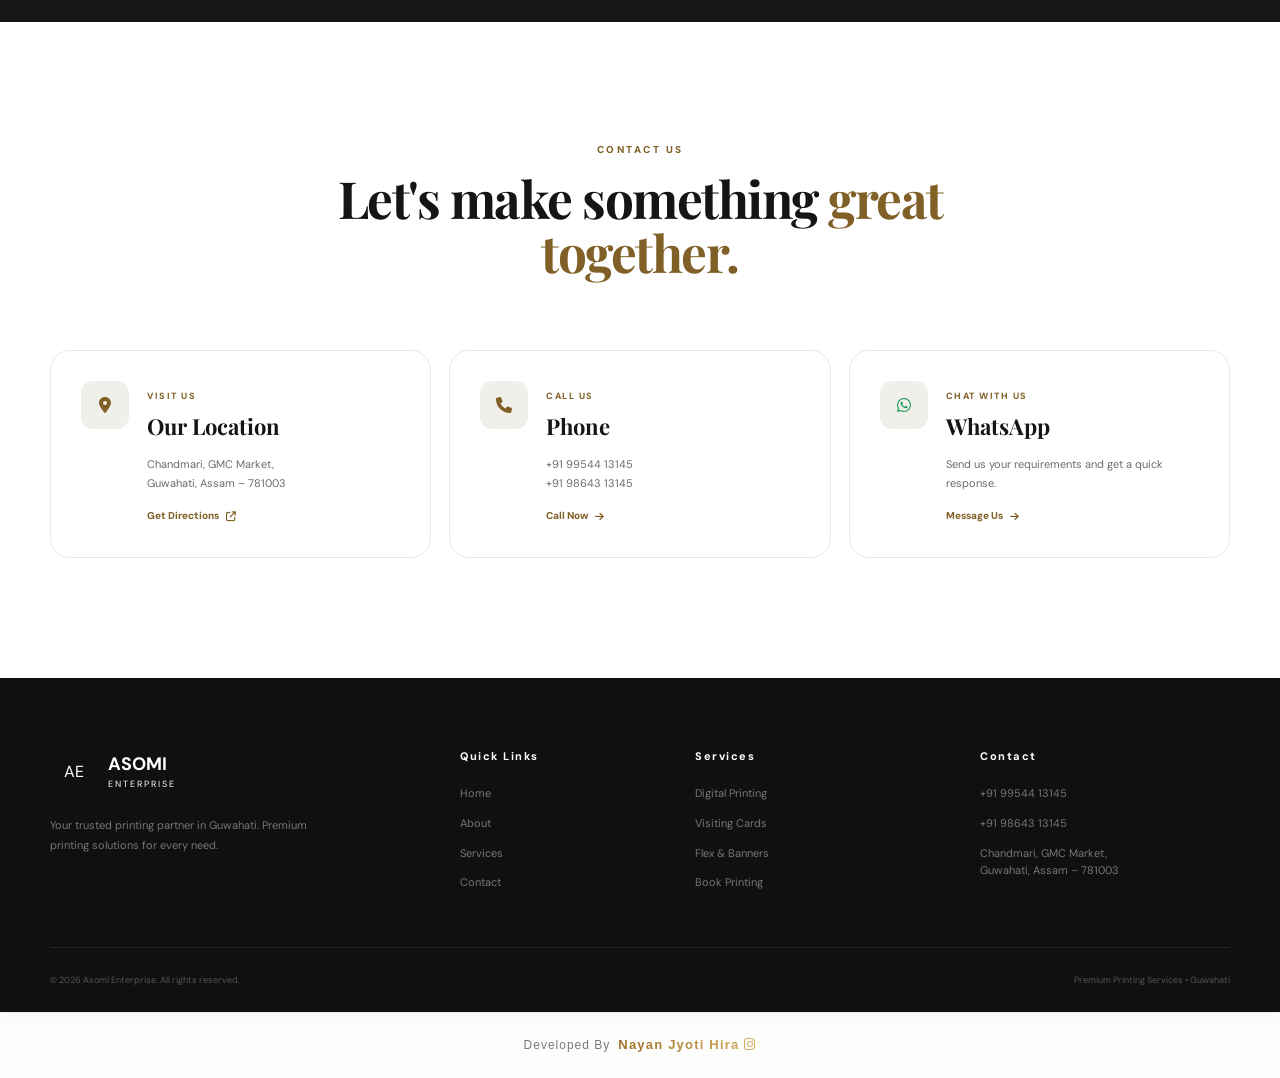
==== commit 3c5ecd8a: "Update index.html" ====
--- a/index.html
+++ b/index.html
@@ -221,7 +221,10 @@
                         </div>
 
                         <div class="hero-card-logo">
-                            <span>AE</span>
+                            <img
+                                src="images/ae-logo-transparent.png"
+                                alt="Asomi Enterprise Logo"
+                            >
                         </div>
 
                         <div class="hero-card-title">
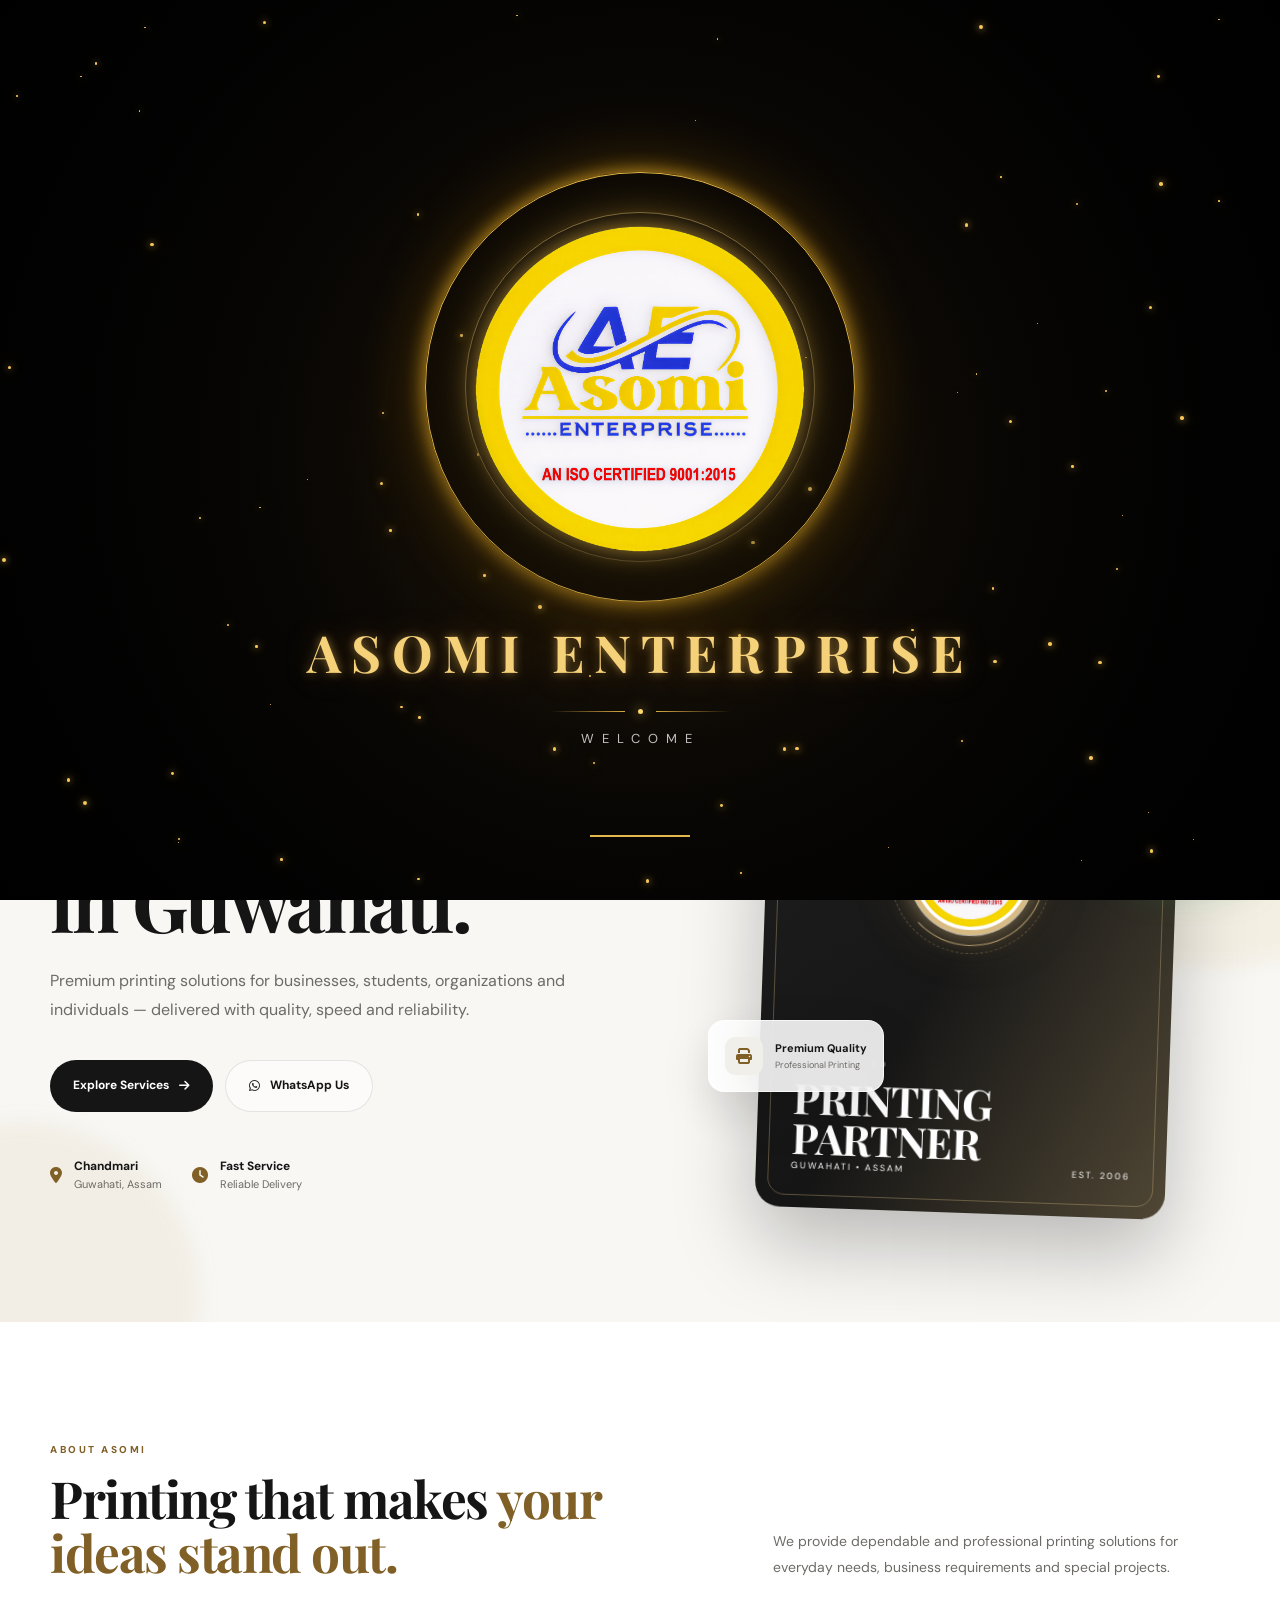
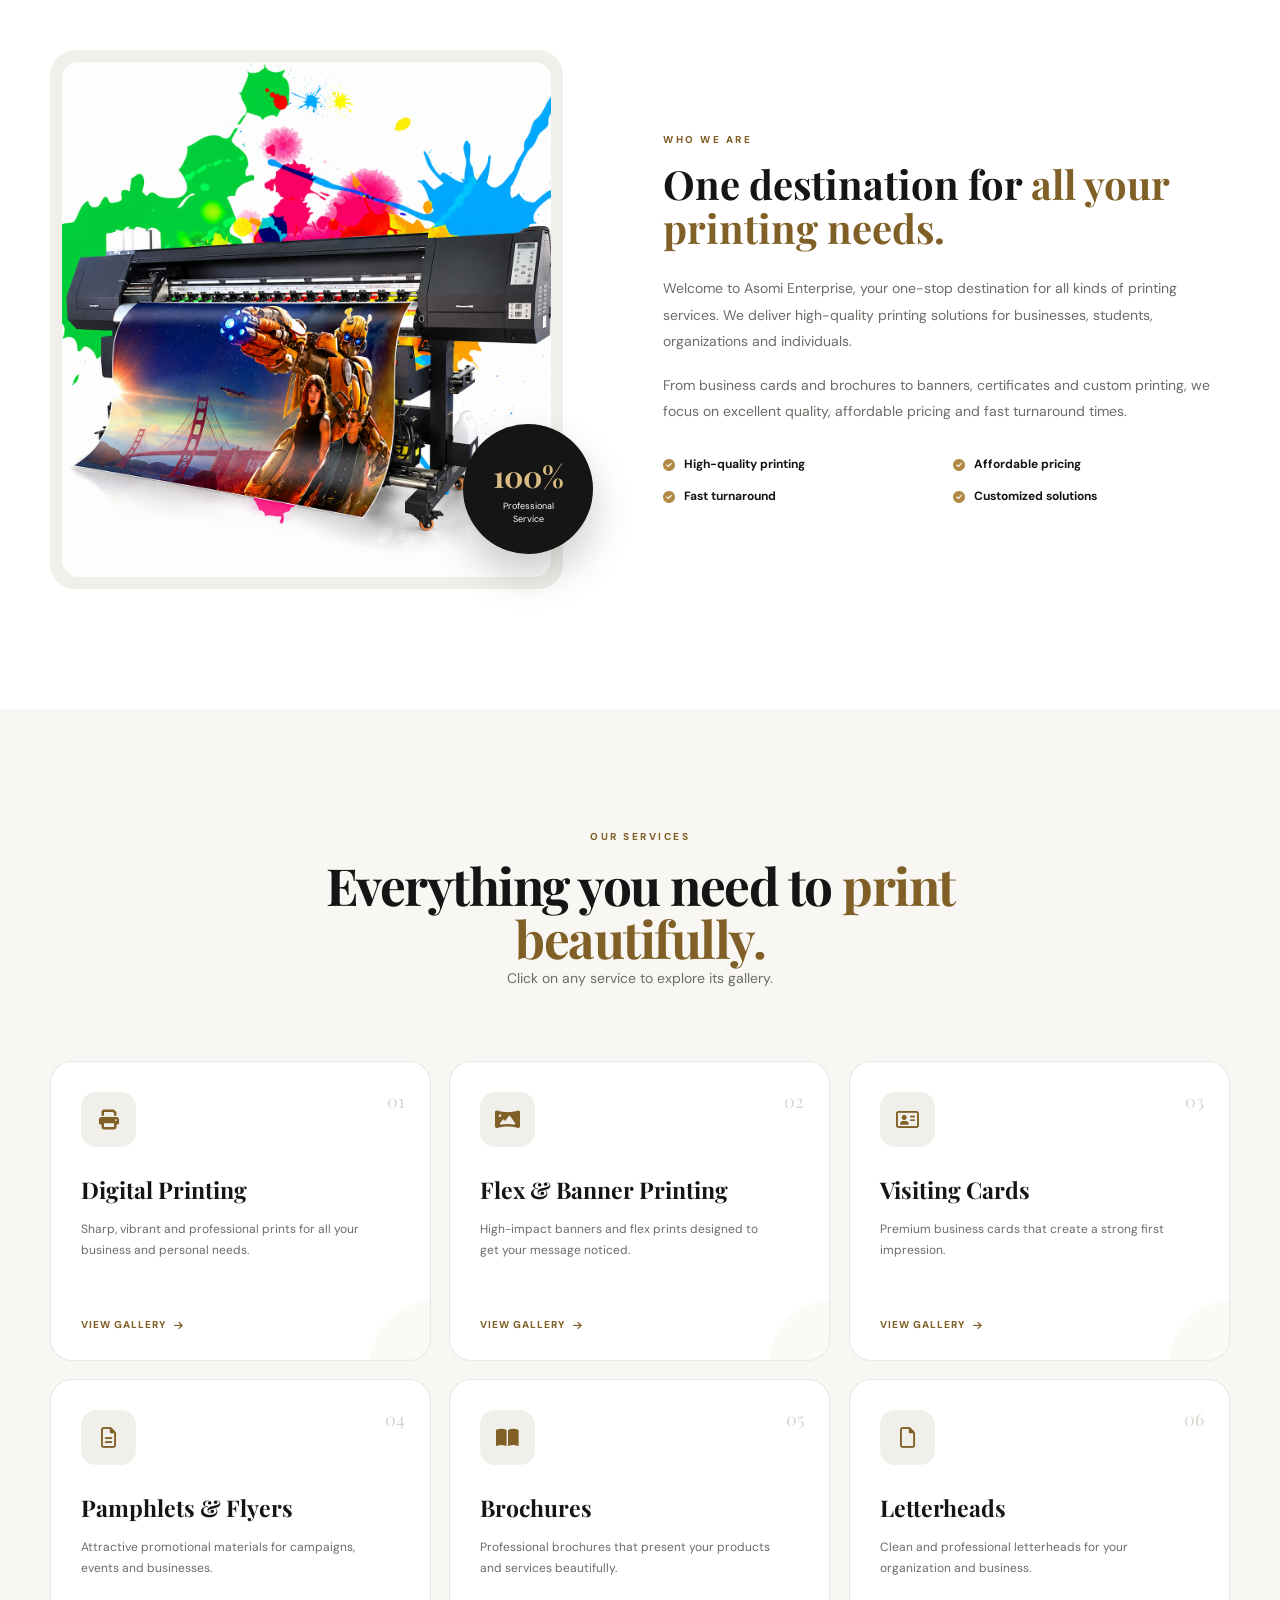
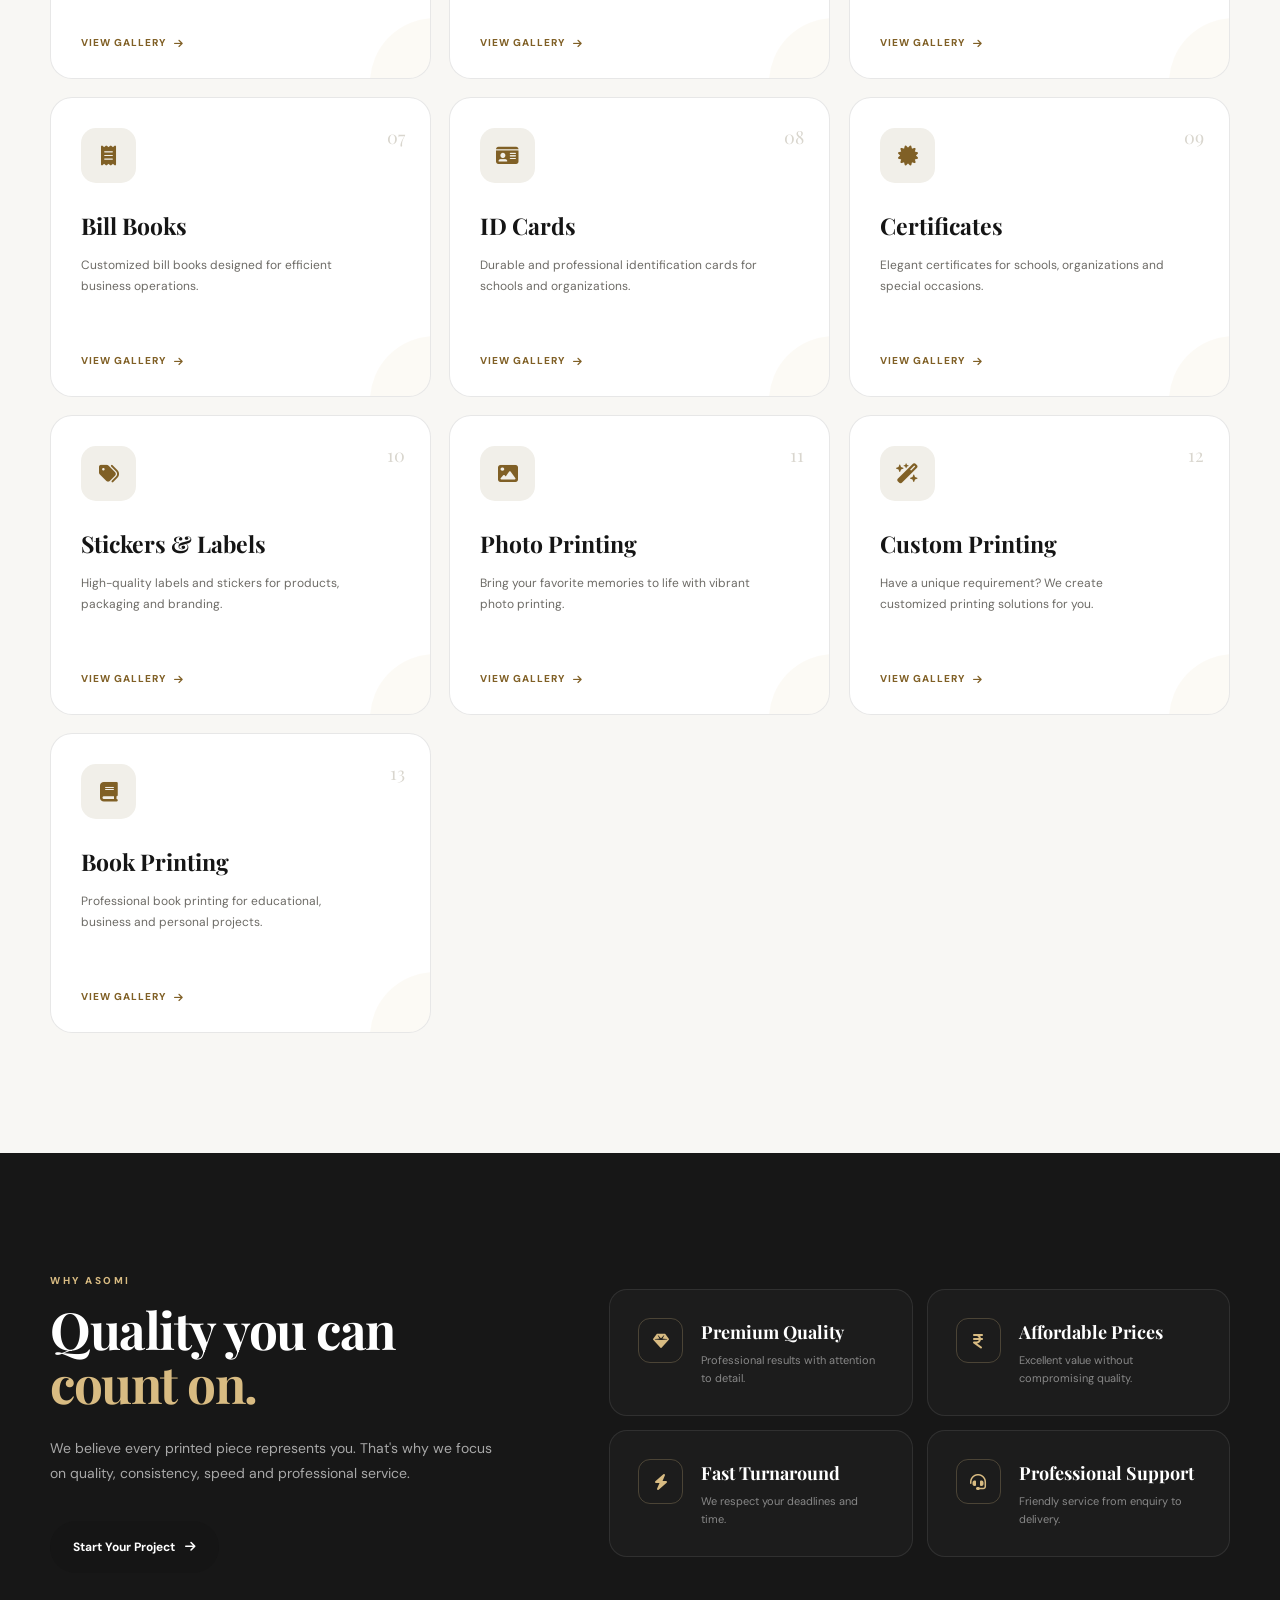
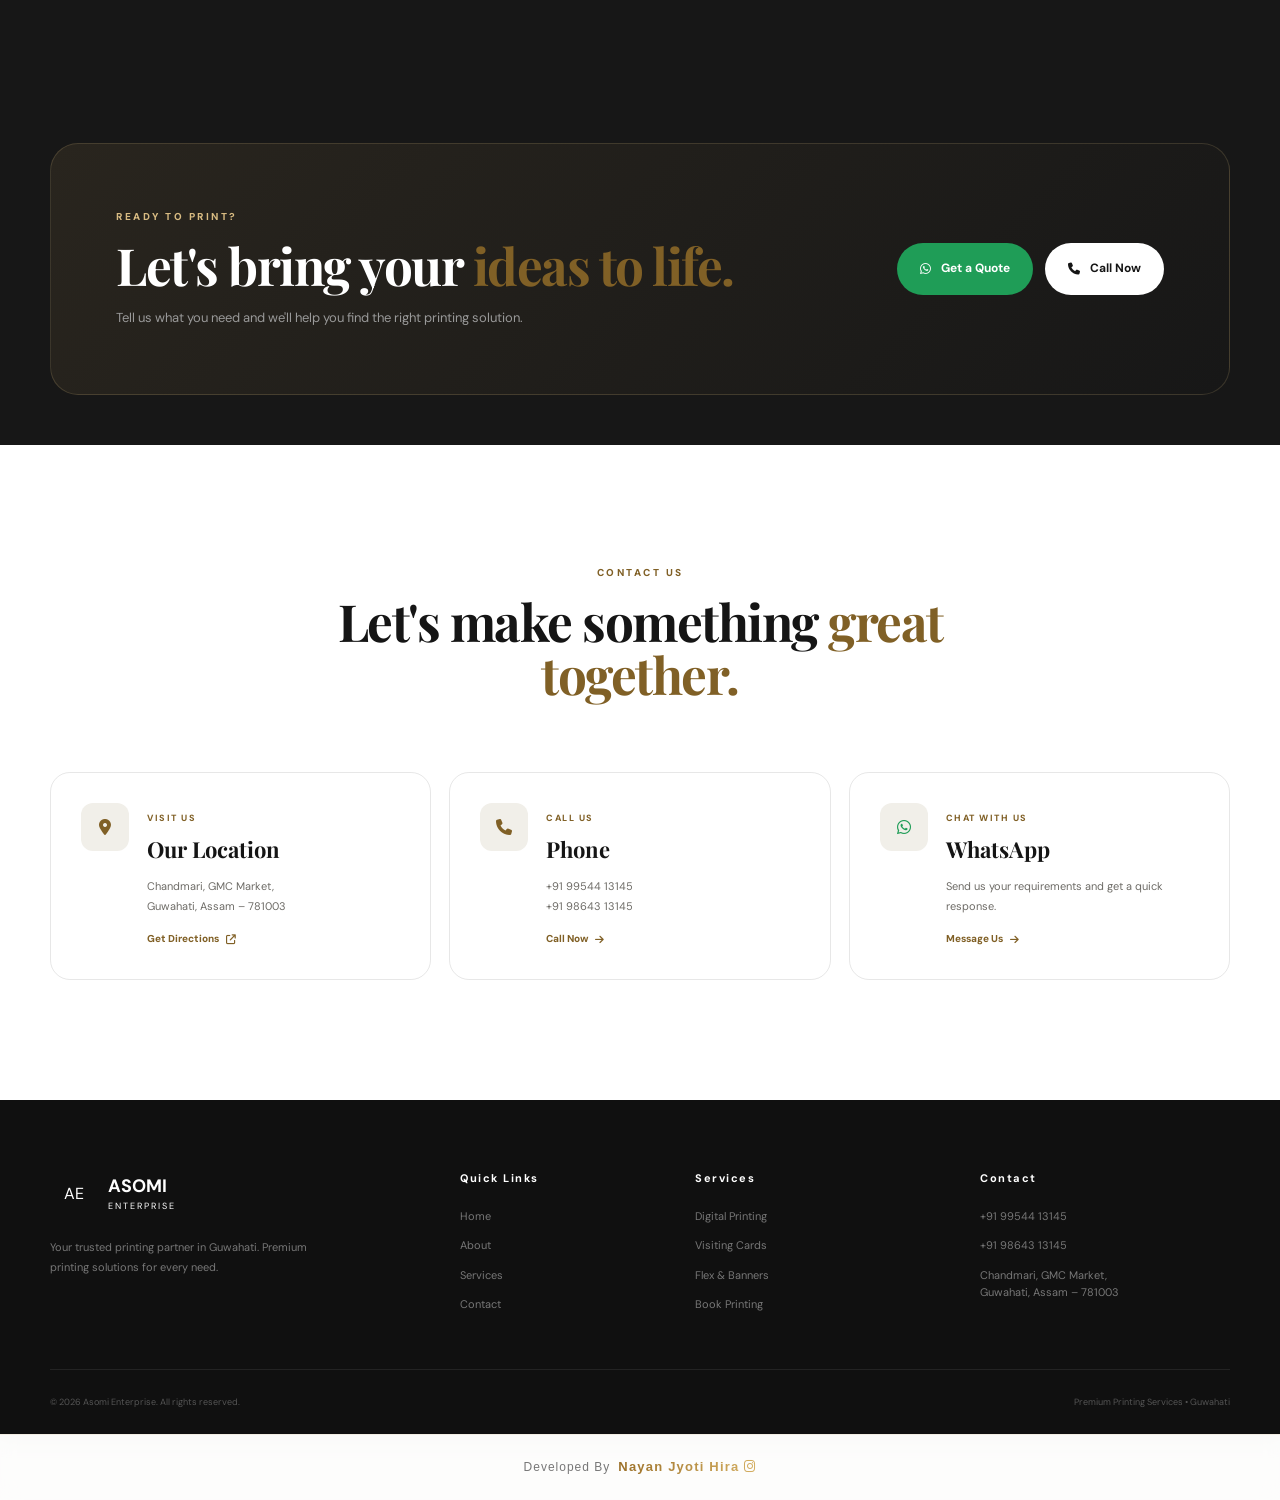
==== commit a340e403: "Update index.html" ====
--- a/index.html
+++ b/index.html
@@ -137,6 +137,51 @@
 
     </header>
 
+    <section id="reviews" class="reviews-section">
+    <div class="container">
+
+        <div class="section-title">
+            <span>Customer Feedback</span>
+            <h2>What Our Customers Say</h2>
+            <p>Your feedback helps us serve you better.</p>
+        </div>
+
+        <div class="reviews-grid">
+
+            <div class="review-card">
+                <div class="review-stars">★★★★★</div>
+                <p>"Excellent printing quality and very fast service."</p>
+                <h4>Happy Customer</h4>
+                <span>Guwahati, Assam</span>
+            </div>
+
+            <div class="review-card">
+                <div class="review-stars">★★★★★</div>
+                <p>"Very professional service and reasonable price."</p>
+                <h4>Happy Customer</h4>
+                <span>Guwahati, Assam</span>
+            </div>
+
+            <div class="review-card">
+                <div class="review-stars">★★★★★</div>
+                <p>"Good service, quick delivery and excellent work."</p>
+                <h4>Happy Customer</h4>
+                <span>Guwahati, Assam</span>
+            </div>
+
+        </div>
+
+        <div class="review-button-wrapper">
+            <a href="YOUR_GOOGLE_REVIEW_LINK"
+               target="_blank"
+               rel="noopener noreferrer"
+               class="google-review-btn">
+                ★ Review Us on Google
+            </a>
+        </div>
+
+    </div>
+</section>
 
     <!-- ================= HERO ================= -->
 
--- a/style.css
+++ b/style.css
@@ -3971,3 +3971,178 @@
     }
 
 }
+
+
+/* =========================================================
+   ASOMI ENTERPRISE — SAFE PREMIUM HERO ANIMATION
+   Keeps the original Hero layout and card proportions.
+========================================================= */
+
+.hero-visual {
+    position: relative;
+    min-height: 580px;
+    display: grid;
+    place-items: center;
+    perspective: 1200px;
+    overflow: visible;
+}
+
+.hero-card {
+    width: min(410px, 80%);
+    aspect-ratio: 0.72;
+    position: relative;
+    transform-style: preserve-3d;
+    overflow: hidden;
+    will-change: transform;
+    z-index: 5;
+}
+
+.hero-card::after {
+    content: "";
+    position: absolute;
+    inset: -3px;
+    border-radius: 28px;
+    background: linear-gradient(120deg, transparent 20%, rgba(216,187,130,.75), transparent 80%);
+    background-size: 250% 250%;
+    animation: goldBorderMove 5s linear infinite;
+    z-index: -1;
+    opacity: .65;
+    pointer-events: none;
+}
+
+@keyframes goldBorderMove {
+    0% { background-position: 0% 50%; }
+    50% { background-position: 100% 50%; }
+    100% { background-position: 0% 50%; }
+}
+
+.hero-card .card-top,
+.hero-card .hero-card-logo,
+.hero-card .hero-card-title,
+.hero-card .card-bottom {
+    position: relative;
+    z-index: 4;
+}
+
+.hero-card-logo {
+    position: relative;
+    width: 125px;
+    height: 125px;
+    display: grid;
+    place-items: center;
+    margin: auto;
+    border-radius: 50%;
+    background: #fff;
+    border: 5px solid var(--gold-light);
+    box-shadow: 0 0 0 1px rgba(255,255,255,.6), 0 0 25px rgba(216,187,130,.55), 0 0 60px rgba(178,138,69,.22);
+    animation: logoFloat 4s ease-in-out infinite;
+    overflow: visible;
+}
+
+.hero-card-logo img {
+    width: 100%;
+    height: 100%;
+    object-fit: contain;
+    padding: 3px;
+    border-radius: 50%;
+}
+
+@keyframes logoFloat {
+    0%, 100% { transform: translateY(0) scale(1); }
+    50% { transform: translateY(-6px) scale(1.025); }
+}
+
+.hero-card-logo::before,
+.hero-card-logo::after {
+    content: "";
+    position: absolute;
+    border-radius: 50%;
+    pointer-events: none;
+}
+
+.hero-card-logo::before {
+    width: 145px;
+    height: 145px;
+    border: 1px solid rgba(216,187,130,.75);
+    border-left-color: transparent;
+    animation: logoRingSpin 7s linear infinite;
+}
+
+.hero-card-logo::after {
+    width: 160px;
+    height: 160px;
+    border: 1px dashed rgba(216,187,130,.30);
+    animation: logoRingReverse 11s linear infinite;
+}
+
+@keyframes logoRingSpin {
+    from { transform: rotate(0deg); }
+    to { transform: rotate(360deg); }
+}
+
+@keyframes logoRingReverse {
+    from { transform: rotate(360deg); }
+    to { transform: rotate(0deg); }
+}
+
+.floating-card {
+    z-index: 20;
+    animation: floatingChip 5s ease-in-out infinite;
+    will-change: transform;
+}
+
+.floating-one { animation-delay: -1s; }
+.floating-two { animation-delay: -3s; }
+
+@keyframes floatingChip {
+    0%, 100% { transform: translateY(0); }
+    50% { transform: translateY(-12px); }
+}
+
+.floating-card:hover {
+    animation-play-state: paused;
+    transform: translateY(-14px) scale(1.04);
+}
+
+.hero-card .card-top::after {
+    content: "";
+    position: absolute;
+    width: 180px;
+    height: 180px;
+    top: -100px;
+    left: -220px;
+    background: linear-gradient(120deg, transparent, rgba(255,255,255,.16), transparent);
+    transform: rotate(25deg);
+    animation: cardLightSweep 6s ease-in-out infinite;
+    pointer-events: none;
+}
+
+@keyframes cardLightSweep {
+    0% { left: -220px; }
+    55%, 100% { left: 450px; }
+}
+
+@media (max-width: 768px) {
+    .hero-visual { min-height: 500px; }
+    .hero-card { width: min(340px, 78%); }
+    .hero-card-logo { width: 105px; height: 105px; }
+    .floating-card { transform: scale(.88); }
+}
+
+@media (max-width: 420px) {
+    .hero-visual { min-height: 450px; }
+    .hero-card { width: 275px; }
+    .hero-card-logo { width: 90px; height: 90px; }
+    .floating-card { transform: scale(.78); }
+}
+
+@media (prefers-reduced-motion: reduce) {
+    .hero-card-logo,
+    .hero-card-logo::before,
+    .hero-card-logo::after,
+    .floating-card,
+    .hero-card::after,
+    .hero-card .card-top::after {
+        animation: none !important;
+    }
+}
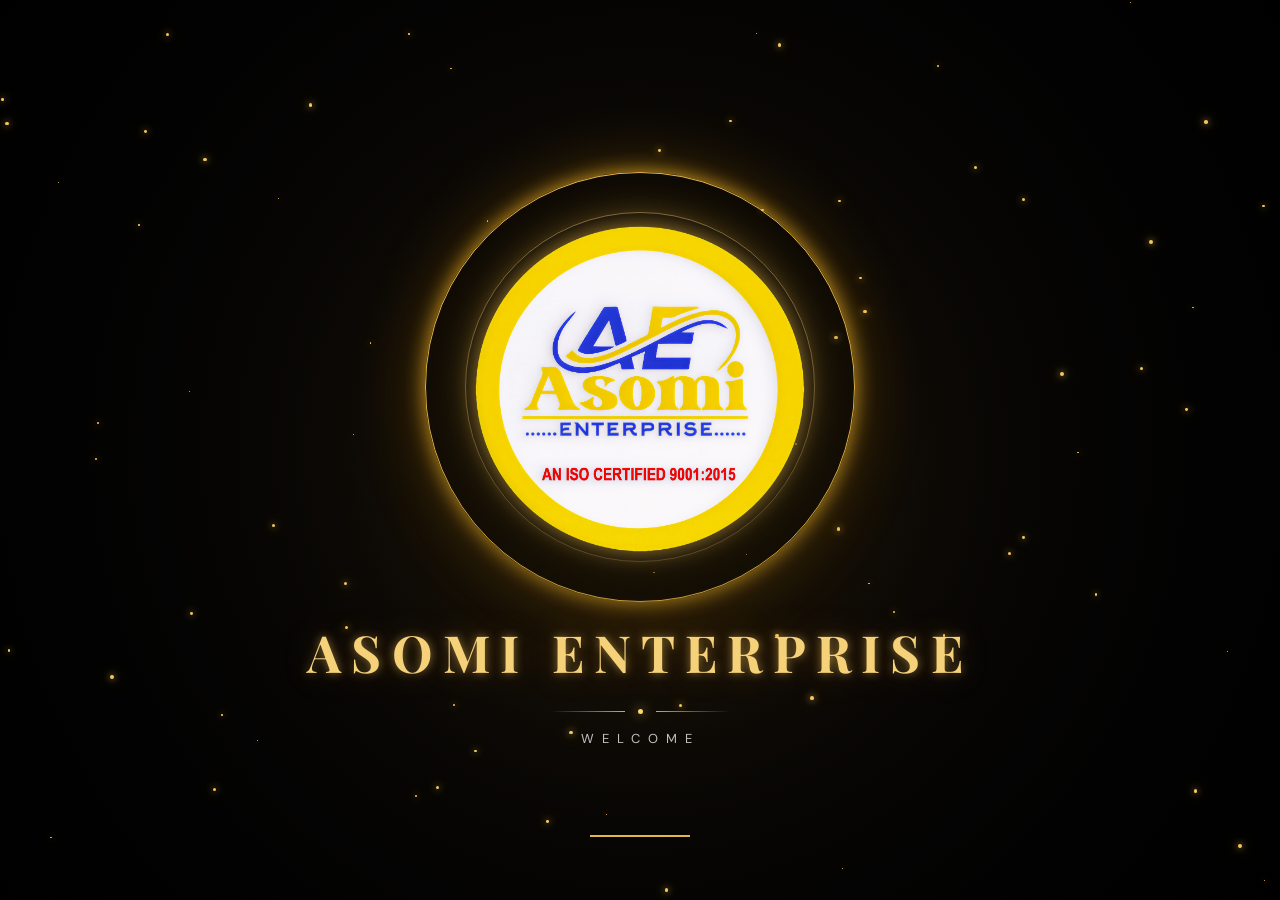
==== commit bba16e0b: "Update index.html" ====
--- a/index.html
+++ b/index.html
@@ -111,77 +111,6 @@
         <strong>ASOMI</strong>
         <small>ENTERPRISE</small>
     </span>
-
-</a>
-
-            <nav class="nav" id="nav">
-
-                <a href="#home" class="nav-link active">Home</a>
-                <a href="#about" class="nav-link">About</a>
-                <a href="#services" class="nav-link">Services</a>
-                <a href="#why-us" class="nav-link">Why Us</a>
-                <a href="#contact" class="nav-link">Contact</a>
-
-            </nav>
-
-            <a href="tel:+919954413145" class="nav-button">
-                <i class="fa-solid fa-phone"></i>
-                Call Us
-            </a>
-
-            <button class="menu-button" id="menuButton">
-                <i class="fa-solid fa-bars"></i>
-            </button>
-
-        </div>
-
-    </header>
-
-    <section id="reviews" class="reviews-section">
-    <div class="container">
-
-        <div class="section-title">
-            <span>Customer Feedback</span>
-            <h2>What Our Customers Say</h2>
-            <p>Your feedback helps us serve you better.</p>
-        </div>
-
-        <div class="reviews-grid">
-
-            <div class="review-card">
-                <div class="review-stars">★★★★★</div>
-                <p>"Excellent printing quality and very fast service."</p>
-                <h4>Happy Customer</h4>
-                <span>Guwahati, Assam</span>
-            </div>
-
-            <div class="review-card">
-                <div class="review-stars">★★★★★</div>
-                <p>"Very professional service and reasonable price."</p>
-                <h4>Happy Customer</h4>
-                <span>Guwahati, Assam</span>
-            </div>
-
-            <div class="review-card">
-                <div class="review-stars">★★★★★</div>
-                <p>"Good service, quick delivery and excellent work."</p>
-                <h4>Happy Customer</h4>
-                <span>Guwahati, Assam</span>
-            </div>
-
-        </div>
-
-        <div class="review-button-wrapper">
-            <a href="YOUR_GOOGLE_REVIEW_LINK"
-               target="_blank"
-               rel="noopener noreferrer"
-               class="google-review-btn">
-                ★ Review Us on Google
-            </a>
-        </div>
-
-    </div>
-</section>
 
     <!-- ================= HERO ================= -->
 
--- a/style.css
+++ b/style.css
@@ -4146,3 +4146,106 @@
         animation: none !important;
     }
 }
+/* CUSTOMER REVIEWS */
+
+.reviews-section {
+    padding: 90px 20px;
+    background: #f8fafc;
+}
+
+.section-title {
+    text-align: center;
+    max-width: 750px;
+    margin: 0 auto 50px;
+}
+
+.section-title span {
+    color: #e63946;
+    font-weight: 700;
+    text-transform: uppercase;
+    letter-spacing: 2px;
+    font-size: 14px;
+}
+
+.section-title h2 {
+    font-size: 42px;
+    margin: 10px 0 15px;
+    color: #111827;
+}
+
+.section-title p {
+    color: #64748b;
+    font-size: 17px;
+}
+
+.reviews-grid {
+    max-width: 1200px;
+    margin: auto;
+    display: grid;
+    grid-template-columns: repeat(3, 1fr);
+    gap: 25px;
+}
+
+.review-card {
+    background: #ffffff;
+    padding: 30px;
+    border-radius: 18px;
+    box-shadow: 0 10px 30px rgba(0,0,0,0.08);
+    transition: all 0.3s ease;
+}
+
+.review-card:hover {
+    transform: translateY(-8px);
+}
+
+.review-stars {
+    color: #fbbf24;
+    font-size: 24px;
+    letter-spacing: 3px;
+}
+
+.review-card p {
+    color: #475569;
+    line-height: 1.8;
+}
+
+.review-card h4 {
+    margin: 20px 0 5px;
+    color: #111827;
+}
+
+.review-card span {
+    color: #64748b;
+    font-size: 14px;
+}
+
+.review-button-wrapper {
+    text-align: center;
+    margin-top: 45px;
+}
+
+.google-review-btn {
+    display: inline-block;
+    padding: 15px 28px;
+    border-radius: 50px;
+    background: #ffffff;
+    color: #111827;
+    text-decoration: none;
+    font-weight: 700;
+    border: 2px solid #e5e7eb;
+    box-shadow: 0 8px 25px rgba(0,0,0,0.08);
+}
+
+.google-review-btn:hover {
+    transform: translateY(-3px);
+}
+
+@media (max-width: 768px) {
+    .reviews-grid {
+        grid-template-columns: 1fr;
+    }
+
+    .section-title h2 {
+        font-size: 32px;
+    }
+}
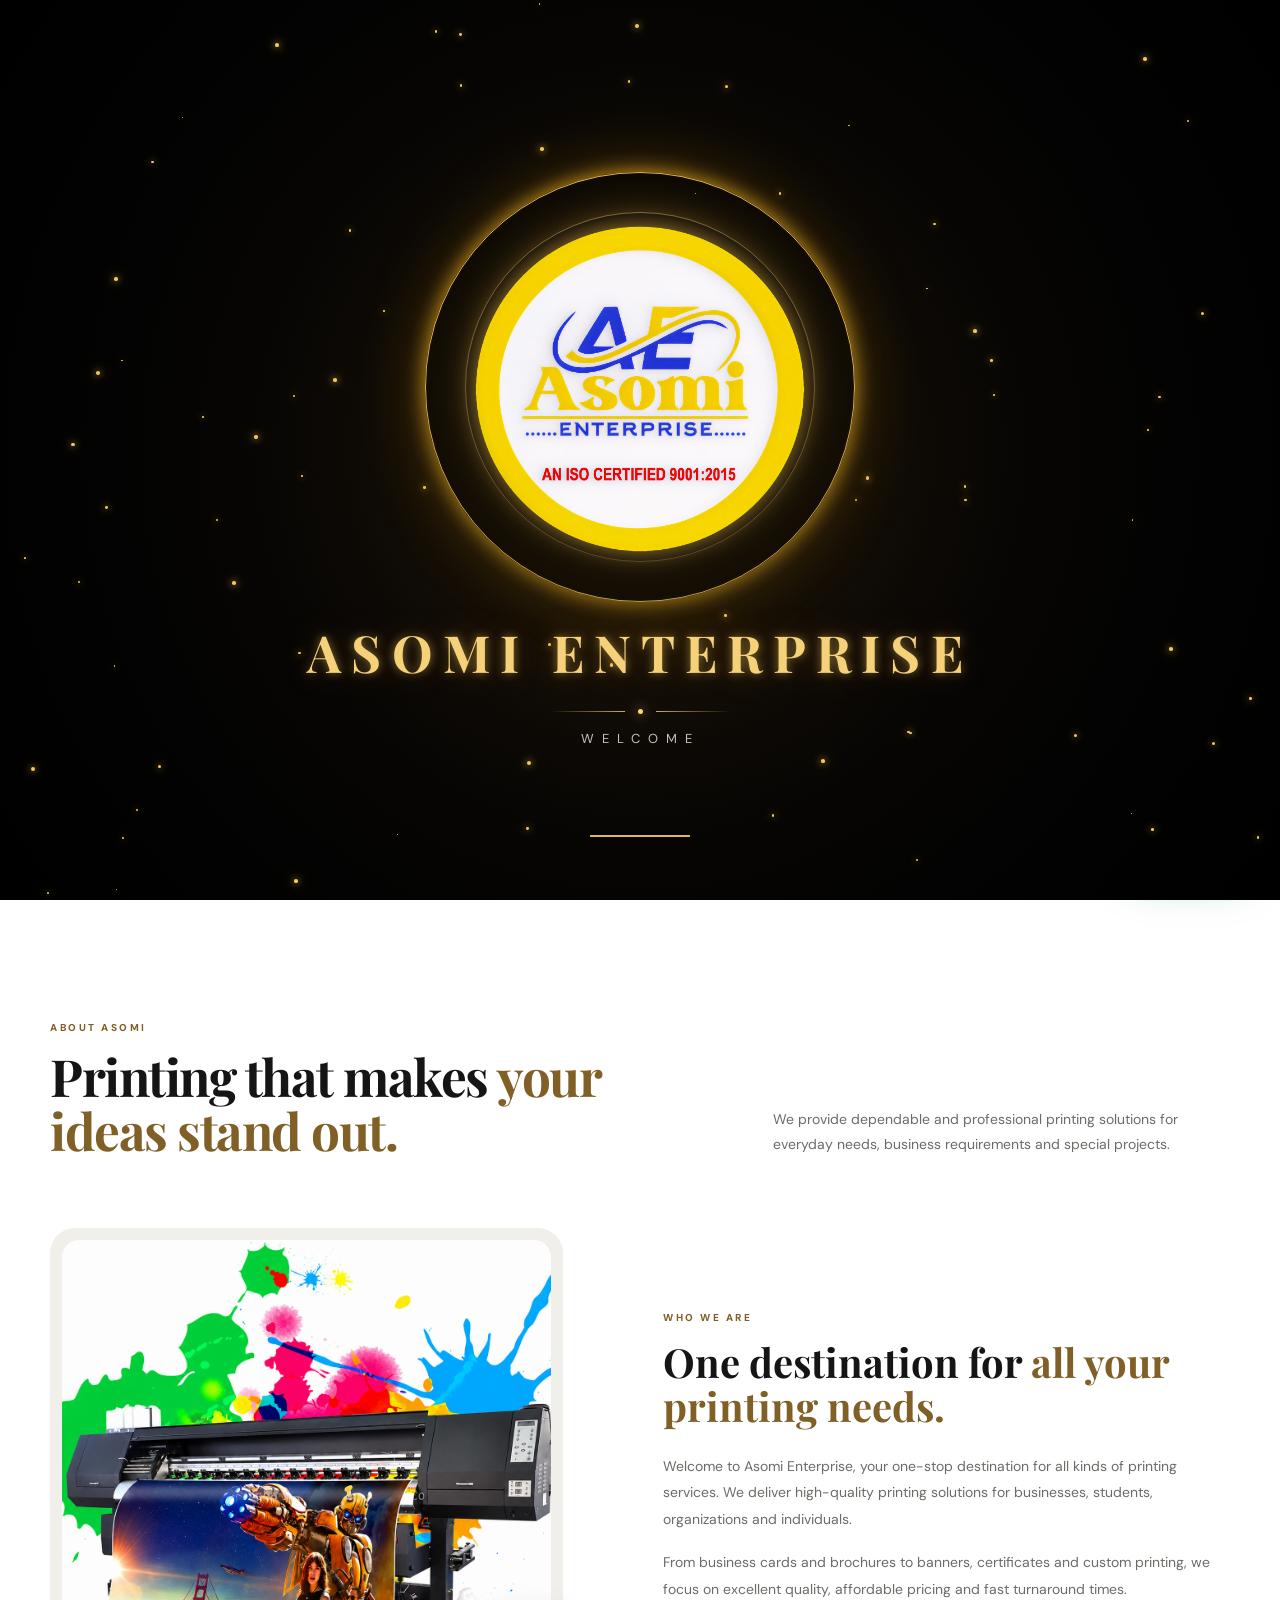
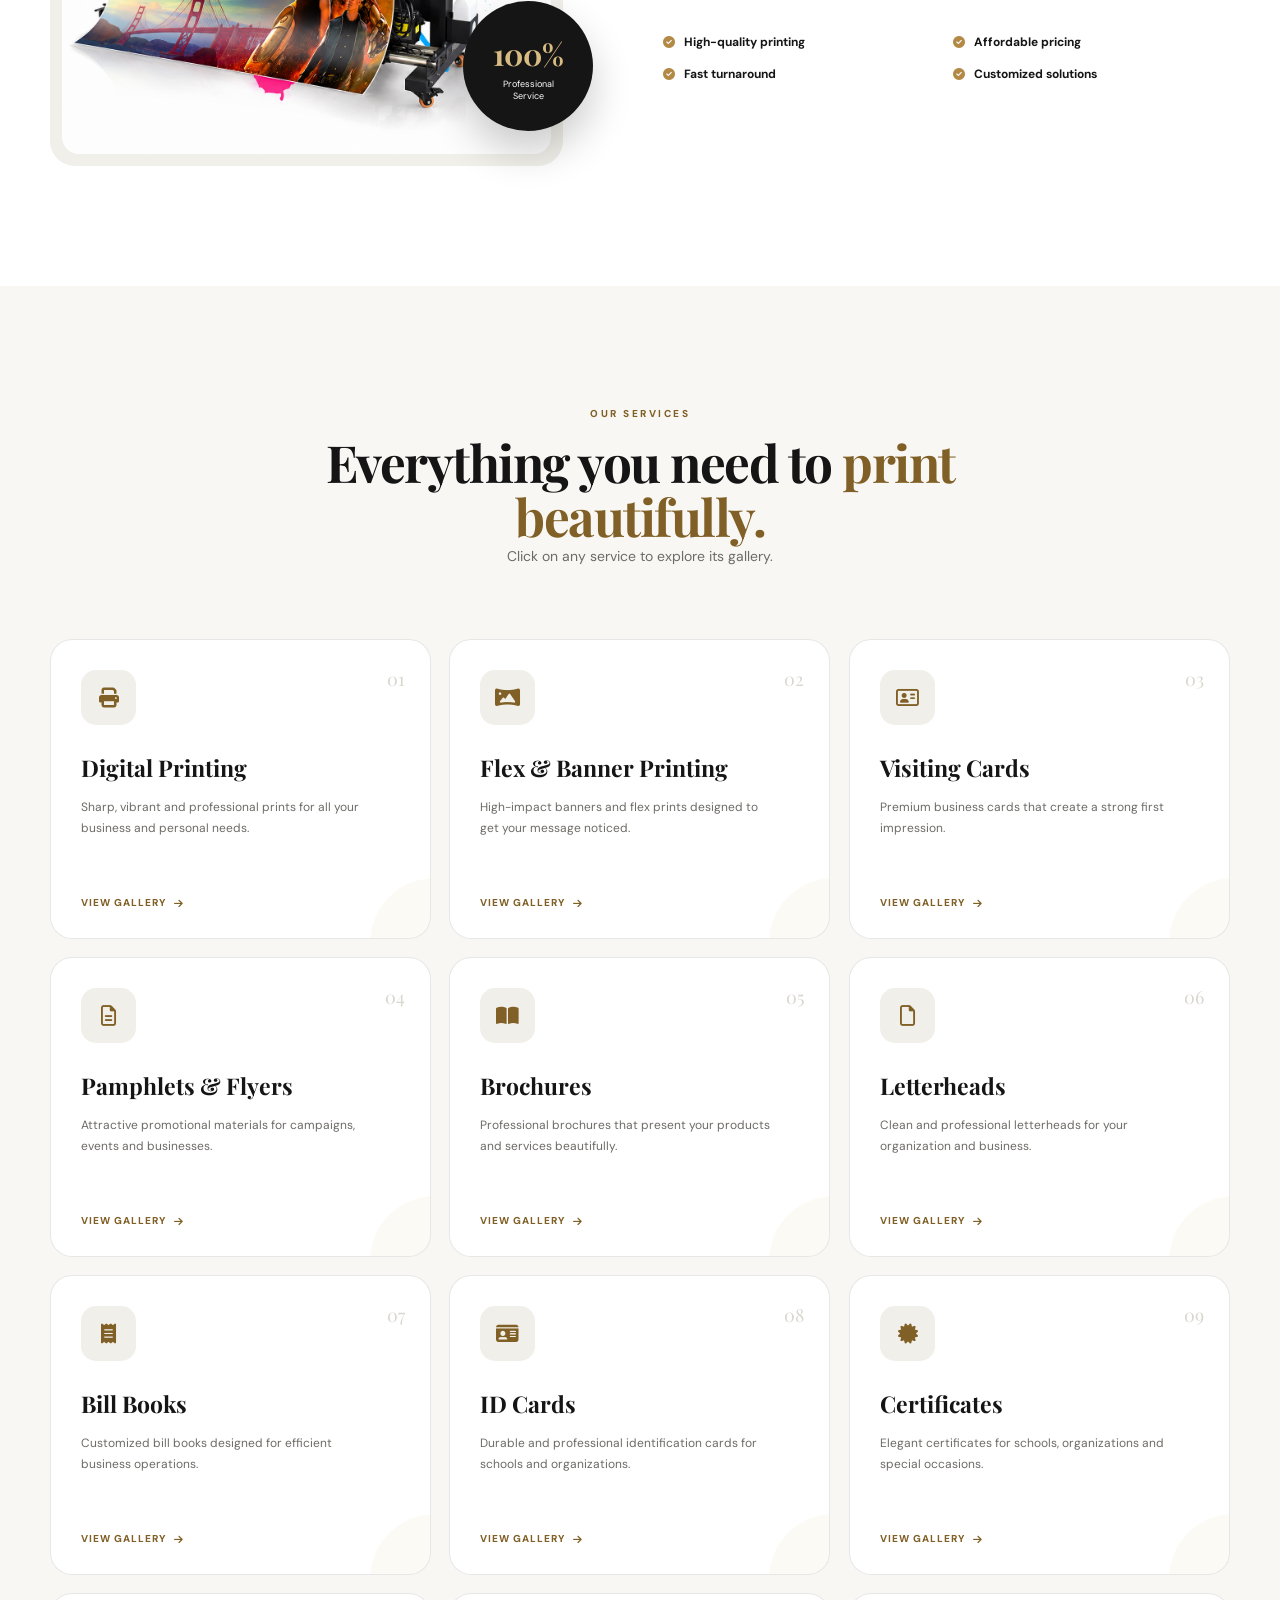
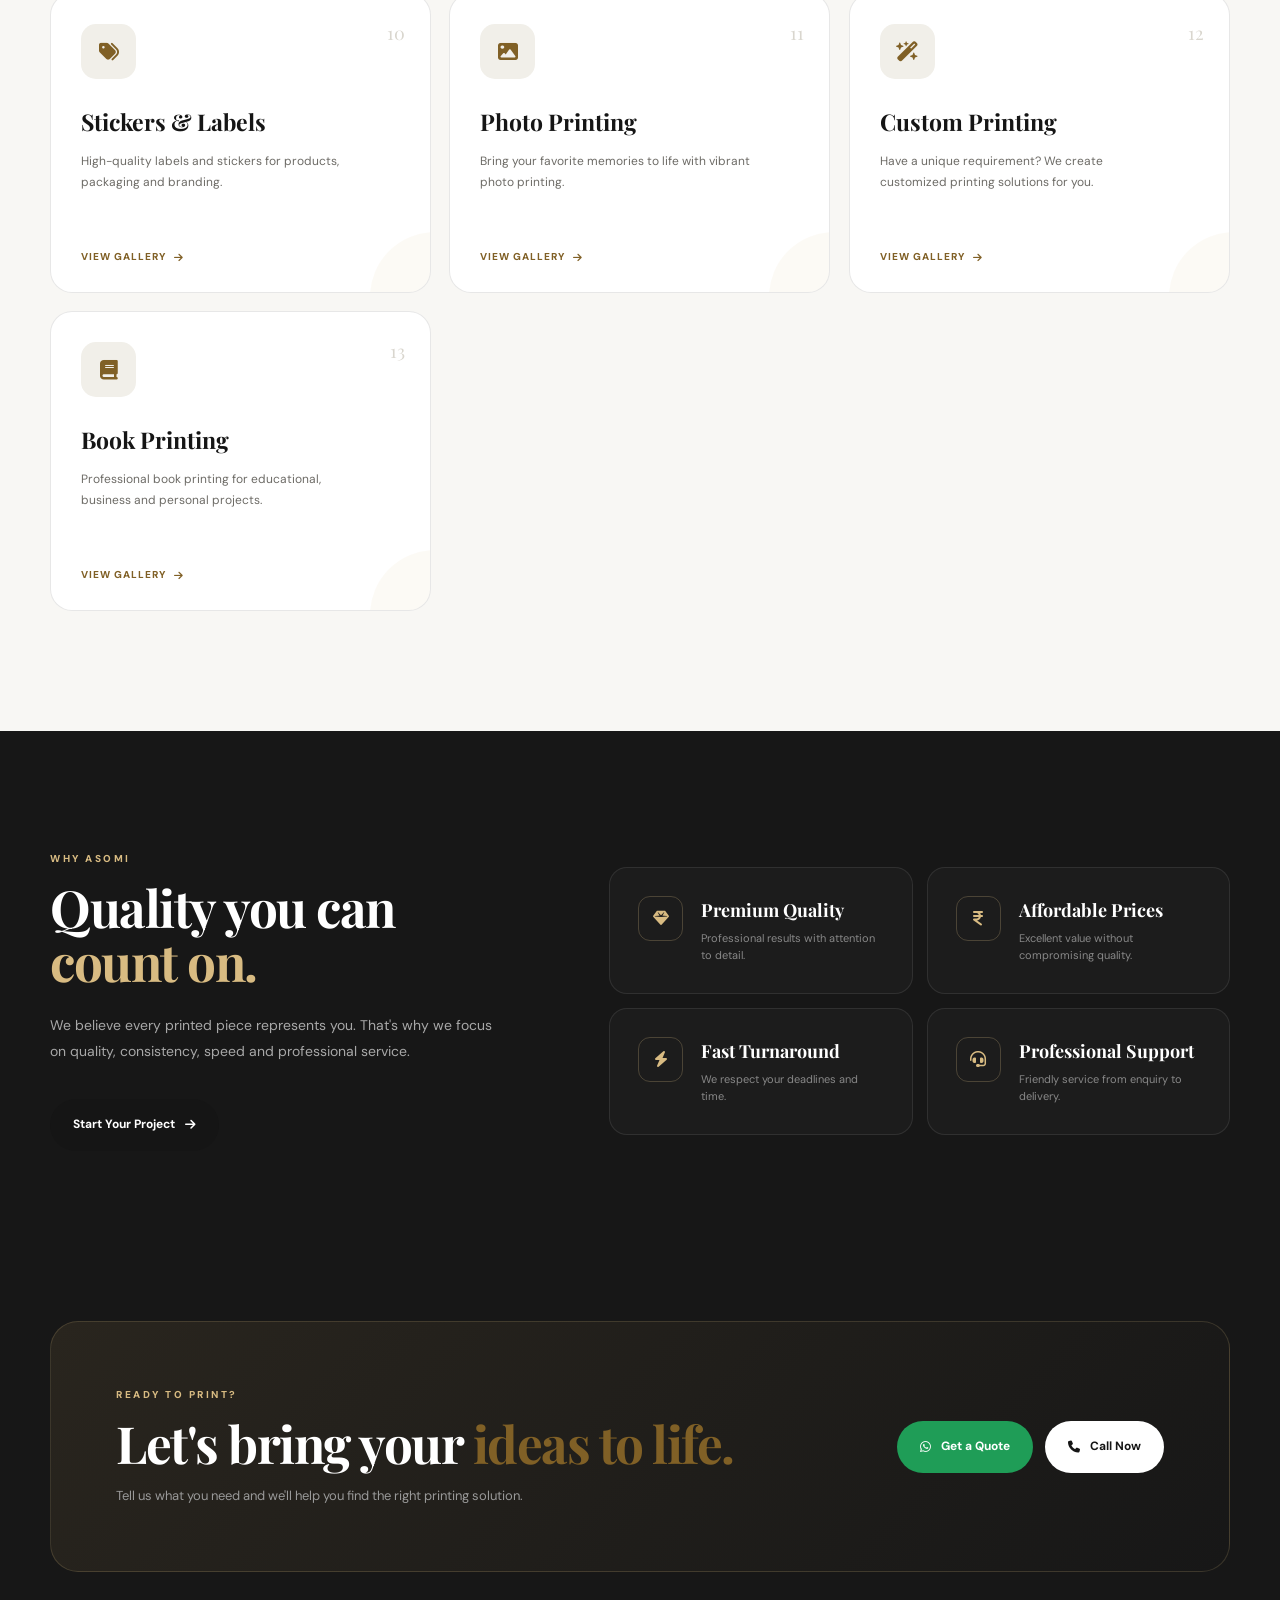
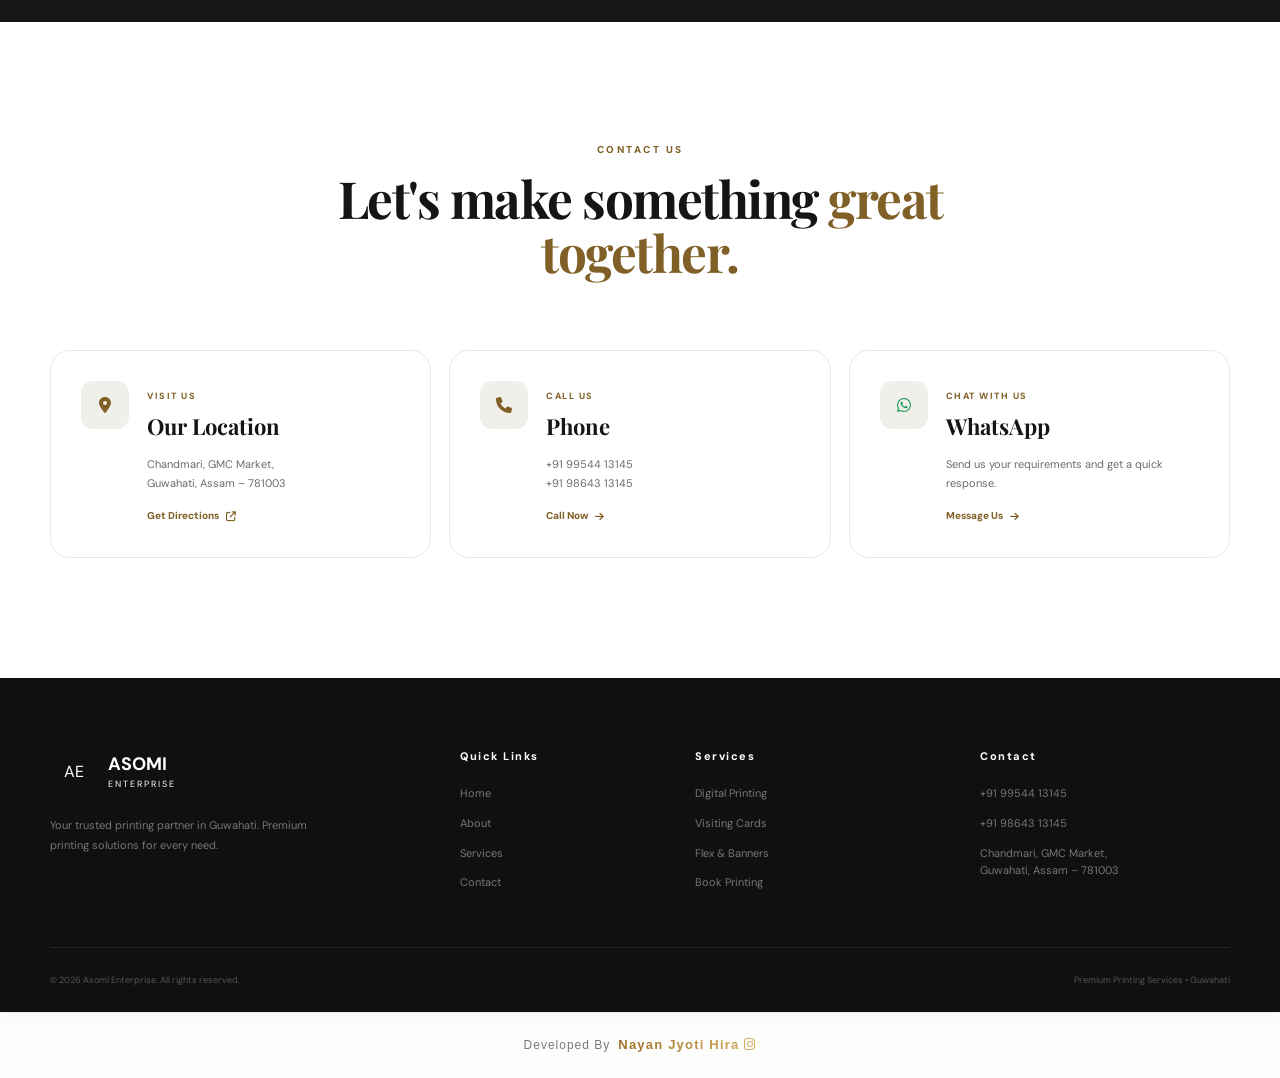
==== commit fc15fd1c: "Update index.html" ====
--- a/index.html
+++ b/index.html
@@ -111,6 +111,32 @@
         <strong>ASOMI</strong>
         <small>ENTERPRISE</small>
     </span>
+
+</a>
+
+            <nav class="nav" id="nav">
+
+                <a href="#home" class="nav-link active">Home</a>
+                <a href="#about" class="nav-link">About</a>
+                <a href="#services" class="nav-link">Services</a>
+                <a href="#why-us" class="nav-link">Why Us</a>
+                <a href="#contact" class="nav-link">Contact</a>
+
+            </nav>
+
+            <a href="tel:+919954413145" class="nav-button">
+                <i class="fa-solid fa-phone"></i>
+                Call Us
+            </a>
+
+            <button class="menu-button" id="menuButton">
+                <i class="fa-solid fa-bars"></i>
+            </button>
+
+        </div>
+
+    </header>
+
 
     <!-- ================= HERO ================= -->
 
--- a/style.css
+++ b/style.css
@@ -4146,106 +4146,3 @@
         animation: none !important;
     }
 }
-/* CUSTOMER REVIEWS */
-
-.reviews-section {
-    padding: 90px 20px;
-    background: #f8fafc;
-}
-
-.section-title {
-    text-align: center;
-    max-width: 750px;
-    margin: 0 auto 50px;
-}
-
-.section-title span {
-    color: #e63946;
-    font-weight: 700;
-    text-transform: uppercase;
-    letter-spacing: 2px;
-    font-size: 14px;
-}
-
-.section-title h2 {
-    font-size: 42px;
-    margin: 10px 0 15px;
-    color: #111827;
-}
-
-.section-title p {
-    color: #64748b;
-    font-size: 17px;
-}
-
-.reviews-grid {
-    max-width: 1200px;
-    margin: auto;
-    display: grid;
-    grid-template-columns: repeat(3, 1fr);
-    gap: 25px;
-}
-
-.review-card {
-    background: #ffffff;
-    padding: 30px;
-    border-radius: 18px;
-    box-shadow: 0 10px 30px rgba(0,0,0,0.08);
-    transition: all 0.3s ease;
-}
-
-.review-card:hover {
-    transform: translateY(-8px);
-}
-
-.review-stars {
-    color: #fbbf24;
-    font-size: 24px;
-    letter-spacing: 3px;
-}
-
-.review-card p {
-    color: #475569;
-    line-height: 1.8;
-}
-
-.review-card h4 {
-    margin: 20px 0 5px;
-    color: #111827;
-}
-
-.review-card span {
-    color: #64748b;
-    font-size: 14px;
-}
-
-.review-button-wrapper {
-    text-align: center;
-    margin-top: 45px;
-}
-
-.google-review-btn {
-    display: inline-block;
-    padding: 15px 28px;
-    border-radius: 50px;
-    background: #ffffff;
-    color: #111827;
-    text-decoration: none;
-    font-weight: 700;
-    border: 2px solid #e5e7eb;
-    box-shadow: 0 8px 25px rgba(0,0,0,0.08);
-}
-
-.google-review-btn:hover {
-    transform: translateY(-3px);
-}
-
-@media (max-width: 768px) {
-    .reviews-grid {
-        grid-template-columns: 1fr;
-    }
-
-    .section-title h2 {
-        font-size: 32px;
-    }
-}
